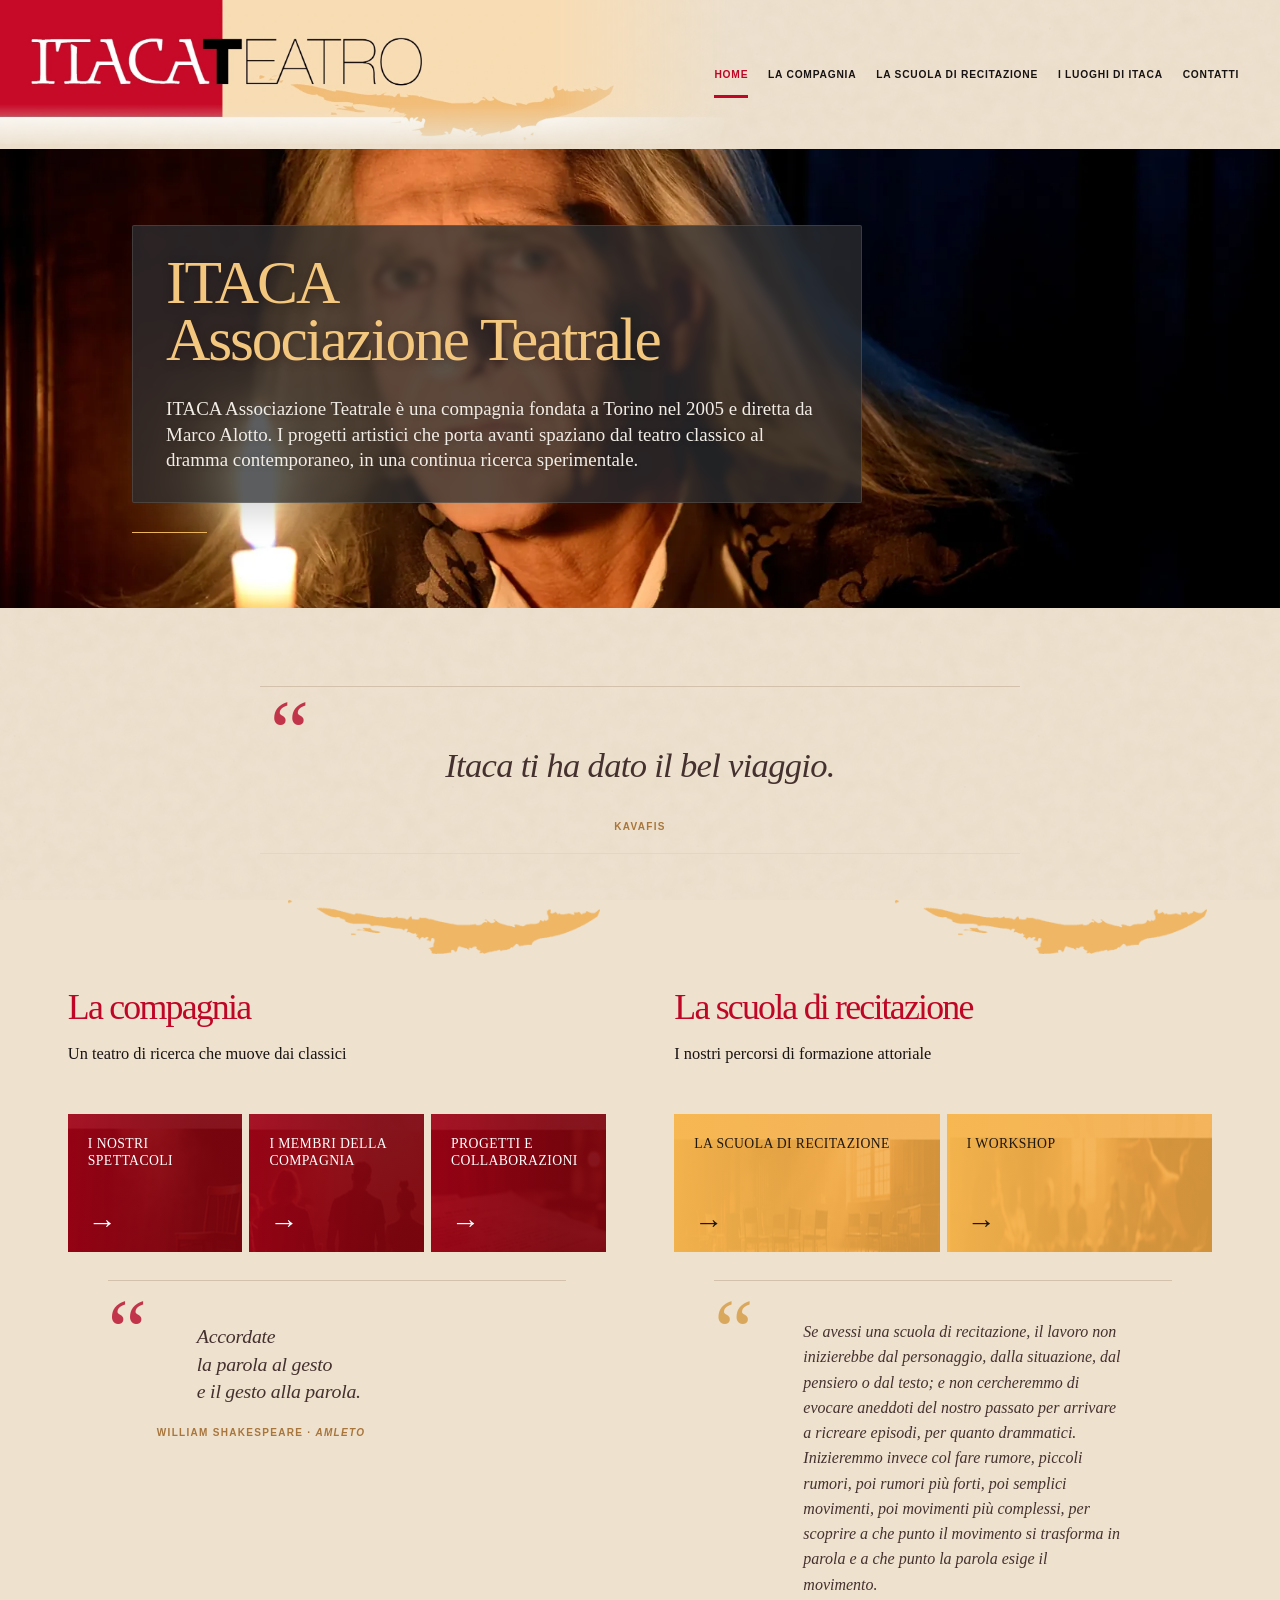
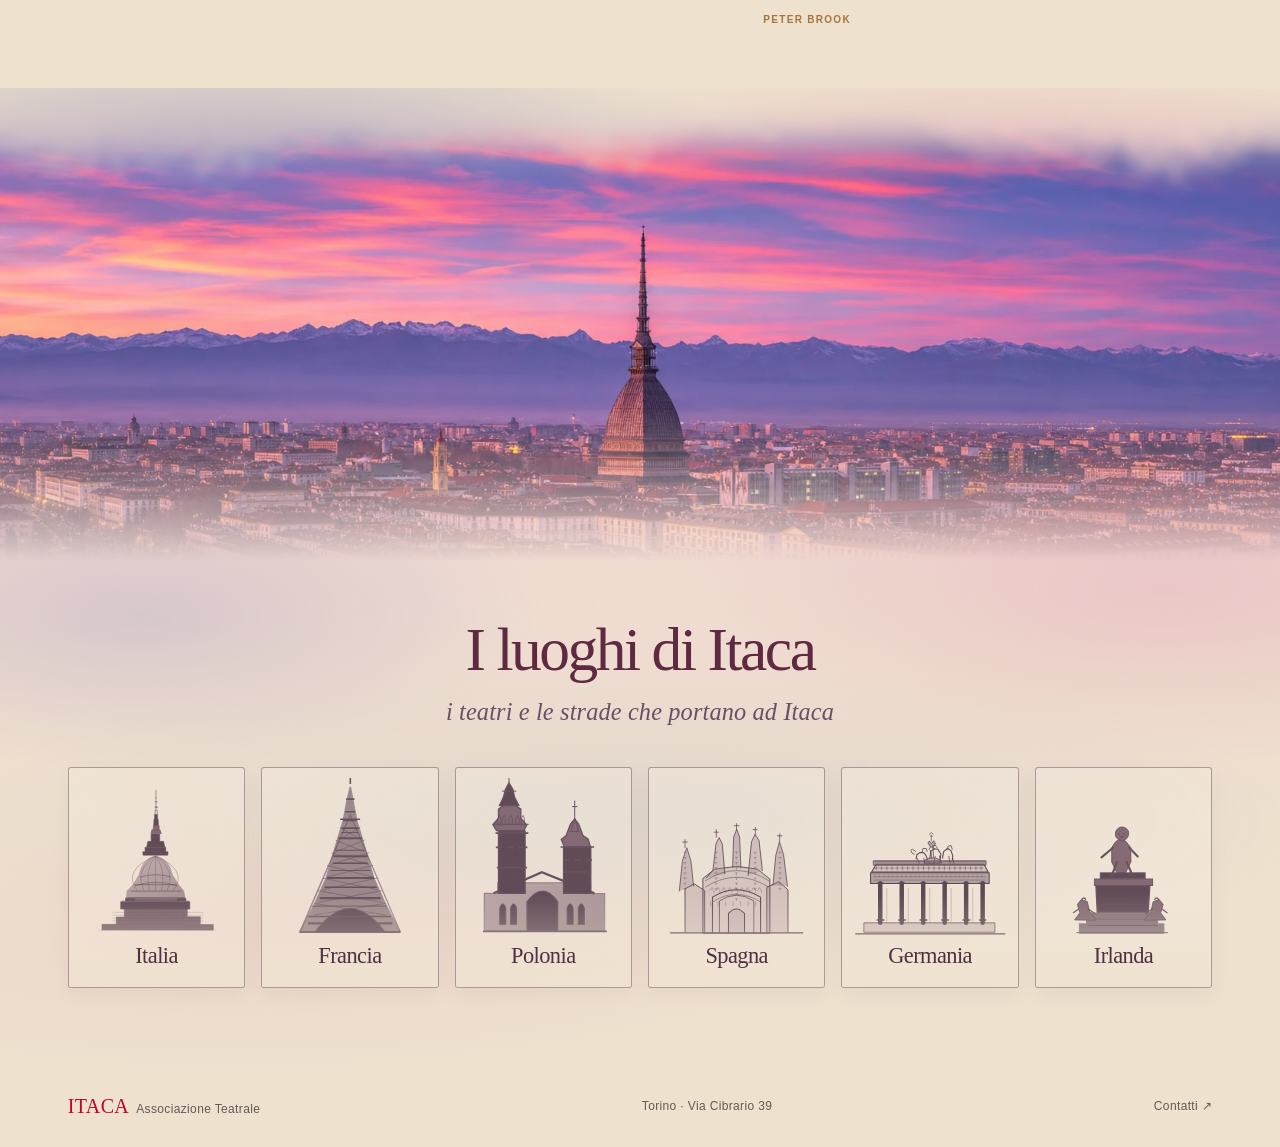
==== index.html @ df58a1ba "Usa panorama Torino ad acquerello con mole integra e aggiorna lo stile delle incisioni" ====
<!doctype html>
<html lang="it">
<head>
  <meta charset="utf-8" />
  <meta name="viewport" content="width=device-width, initial-scale=1" />
  <meta name="theme-color" content="#bd0929" />
  <meta name="description" content="ITACA Associazione Teatrale, fondata a Torino e diretta da Marco Alotto: spettacoli, ricerca teatrale, formazione attoriale e progetti culturali." />
  <meta property="og:locale" content="it_IT" />
  <meta property="og:title" content="ITACA Associazione Teatrale | Compagnia e scuola di recitazione a Torino" />
  <meta property="og:description" content="ITACA Associazione Teatrale, fondata a Torino e diretta da Marco Alotto: spettacoli, ricerca teatrale, formazione attoriale e progetti culturali." />
  <title>ITACA Associazione Teatrale | Compagnia e scuola di recitazione a Torino</title>
  <link rel="canonical" href="https://itacateatro.github.io/" />
  <meta property="og:url" content="https://itacateatro.github.io/" />
  <meta property="og:type" content="website" />
  <script type="application/ld+json">{"@context":"https://schema.org","@type":"PerformingGroup","@id":"https://itacateatro.github.io/#compagnia","name":"ITACA Associazione Teatrale","url":"https://itacateatro.github.io/","logo":"https://itacateatro.github.io/assets/logo-itaca-ufficiale.webp","description":"ITACA Associazione Teatrale, fondata a Torino e diretta da Marco Alotto: spettacoli, ricerca teatrale, formazione attoriale e progetti culturali.","address":{"@type":"PostalAddress","streetAddress":"Via Cibrario 39","addressLocality":"Torino","addressCountry":"IT"}}</script>
  <link rel="stylesheet" href="styles.css?v=acquerello-incisioni-20261105" />
  <link rel="icon" type="image/svg+xml" href="assets/favicon.svg" />
</head>
<body data-page="index">
<a href="#contenuto" class="skip-link">Vai al contenuto</a>
<header class="site-header">
  <a class="brand" href="index.html" aria-label="ITACA Teatro, torna alla Home"><img src="assets/logo-itaca-ufficiale.webp" alt="ITACA TEATRO – logo ufficiale" /></a>
  <button class="mobile-menu-btn" type="button" aria-label="Apri il menu" aria-expanded="false" aria-controls="main-nav"><span></span><span></span><span></span></button>
  <nav class="main-nav" id="main-nav" aria-label="Navigazione principale">
    <a class="main-link active" aria-current="page" href="index.html">Home</a>
    <div class="nav-group">
      <a class="main-link "  href="compagnia.html">La compagnia</a>
      <button type="button" class="submenu-toggle" aria-label="Mostra le pagine della Compagnia" aria-expanded="false">⌄</button>
      <div class="submenu"><a href="spettacoli.html">I nostri spettacoli</a><a href="membri.html">I membri della compagnia</a><a href="progetti.html">Progetti e collaborazioni</a></div>
    </div>
    <div class="nav-group">
      <a class="main-link "  href="scuola.html">La scuola di recitazione</a>
      <button type="button" class="submenu-toggle" aria-label="Mostra le pagine della Scuola" aria-expanded="false">⌄</button>
      <div class="submenu"><a href="formazione.html">La scuola di recitazione</a><a href="workshop.html">I workshop</a></div>
    </div>
    <a class="main-link " href="luoghi.html">I luoghi di Itaca</a>
    <a class="main-link "  href="contatti.html">Contatti</a>
  </nav>
</header>
<main id="contenuto"><section class="hero-home" aria-labelledby="hero-title"><div class="hero-media" aria-hidden="true">
  <img class="hero-slide is-active" src="assets/itaca-slider-01.webp" alt="" decoding="async" loading="eager" fetchpriority="high" style="--focus-desktop:52% 40%;--focus-landscape:53% 41%;--focus-portrait:53% 42%" />
  <img class="hero-slide" src="assets/itaca-slider-02.webp" alt="" decoding="async" loading="eager" style="--focus-desktop:50% 39%;--focus-landscape:50% 37%;--focus-portrait:57% 35%" />
  <img class="hero-slide" src="assets/itaca-slider-03.webp" alt="" decoding="async" loading="eager" style="--focus-desktop:50% 38%;--focus-landscape:50% 36%;--focus-portrait:55% 38%" />
  <img class="hero-slide" src="assets/itaca-slider-04.webp" alt="" decoding="async" loading="eager" style="--focus-desktop:57% 40%;--focus-landscape:57% 38%;--focus-portrait:57% 37%" />
  <img class="hero-slide" src="assets/itaca-slider-05.webp" alt="" decoding="async" loading="eager" style="--focus-desktop:50% 48%;--focus-landscape:50% 48%;--focus-portrait:50% 50%" />
  <img class="hero-slide" src="assets/itaca-slider-06.webp" alt="" decoding="async" loading="eager" style="--focus-desktop:51% 42%;--focus-landscape:51% 40%;--focus-portrait:54% 42%" />
  <img class="hero-slide" src="assets/itaca-slider-07.webp" alt="" decoding="async" loading="eager" style="--focus-desktop:51% 42%;--focus-landscape:51% 40%;--focus-portrait:51% 42%" />
</div><div class="hero-content"><div class="hero-copy-panel"><h1 id="hero-title">ITACA<br>Associazione Teatrale</h1><p>ITACA Associazione Teatrale è una compagnia fondata a Torino nel 2005 e diretta da Marco Alotto. I progetti artistici che porta avanti spaziano dal teatro classico al dramma contemporaneo, in una continua ricerca sperimentale.</p></div><span class="little-line" aria-hidden="true"></span></div></section>
<section class="landing-sections" aria-label="Esplora ITACA"><div class="landing-inner">
  <figure class="landing-quote landing-quote-kavafis"><blockquote><span class="kavafis-line">Itaca ti ha dato</span> <span class="kavafis-line">il bel viaggio.</span></blockquote><figcaption>Kavafis</figcaption></figure>
  <section class="landing-column landing-company" aria-labelledby="company-home-heading"><img src="assets/sagoma-itaca.png" class="decor-island" alt="" aria-hidden="true"/><h2 id="company-home-heading">La compagnia</h2><p class="landing-desc">Un teatro di ricerca che muove dai classici</p><div class="tile-grid three"><a class="tile red" href="spettacoli.html"><img src="assets/spettacoli.webp" alt="" loading="lazy" /><span class="tile-label">I nostri spettacoli</span><span class="tile-arrow" aria-hidden="true">→</span></a><a class="tile red" href="membri.html"><img src="assets/membri.webp" alt="" loading="lazy" /><span class="tile-label">I membri della compagnia</span><span class="tile-arrow" aria-hidden="true">→</span></a><a class="tile red" href="progetti.html"><img src="assets/progetti.webp" alt="" loading="lazy" /><span class="tile-label">Progetti e collaborazioni</span><span class="tile-arrow" aria-hidden="true">→</span></a></div><figure class="landing-quote landing-quote-company"><blockquote><span class="hamlet-line">Accordate</span><span class="hamlet-line">la parola al gesto</span><span class="hamlet-line">e il gesto alla parola.</span></blockquote><figcaption>William Shakespeare · <cite>Amleto</cite></figcaption></figure></section>
  <section class="landing-column landing-school" aria-labelledby="school-home-heading"><img src="assets/sagoma-itaca.png" class="decor-island" alt="" aria-hidden="true"/><h2 id="school-home-heading">La scuola di recitazione</h2><p class="landing-desc">I nostri percorsi di formazione attoriale</p><div class="tile-grid two"><a class="tile yellow" href="formazione.html"><img src="assets/scuola.webp" alt="" loading="lazy" /><span class="tile-label">La scuola di recitazione</span><span class="tile-arrow" aria-hidden="true">→</span></a><a class="tile yellow" href="workshop.html"><img src="assets/workshop.webp" alt="" loading="lazy" /><span class="tile-label">I workshop</span><span class="tile-arrow" aria-hidden="true">→</span></a></div><figure class="landing-quote landing-quote-school"><blockquote>Se avessi una scuola di recitazione, il lavoro non inizierebbe dal personaggio, dalla situazione, dal pensiero o dal testo; e non cercheremmo di evocare aneddoti del nostro passato per arrivare a ricreare episodi, per quanto drammatici. Inizieremmo invece col fare rumore, piccoli rumori, poi rumori più forti, poi semplici movimenti, poi movimenti più complessi, per scoprire a che punto il movimento si trasforma in parola e a che punto la parola esige il movimento.</blockquote><figcaption>Peter Brook</figcaption></figure></section>

</div></section>
<section class="places-twilight" aria-labelledby="places-twilight-title">
  <div class="places-skyline-stage" aria-hidden="true">
    <picture class="places-panorama-frame">
      <img class="places-panorama" src="assets/itaca-torino-acquerello-20261105.webp" alt="" width="1672" height="1120" loading="lazy" decoding="async" />
    </picture>
  </div>
  <div class="places-twilight-inner">
    <h2 id="places-twilight-title">I luoghi di Itaca</h2>
    <p>i teatri e le strade che portano ad Itaca</p>
    <nav class="places-twilight-countries" aria-label="Esplora i luoghi di Itaca">
      <a class="places-twilight-card places-twilight-italia" href="luoghi.html#italia"><span class="places-twilight-card-name">Italia</span></a>
      <a class="places-twilight-card places-twilight-francia" href="luoghi.html#francia"><span class="places-twilight-card-name">Francia</span></a>
      <a class="places-twilight-card places-twilight-polonia" href="luoghi.html#polonia"><span class="places-twilight-card-name">Polonia</span></a>
      <a class="places-twilight-card places-twilight-spagna" href="luoghi.html#spagna"><span class="places-twilight-card-name">Spagna</span></a>
      <a class="places-twilight-card places-twilight-germania" href="luoghi.html#germania"><span class="places-twilight-card-name">Germania</span></a>
      <a class="places-twilight-card places-twilight-irlanda" href="luoghi.html#irlanda"><span class="places-twilight-card-name">Irlanda</span></a>
    </nav>
  </div>
</section></main>
<footer class="site-footer"><div class="footer-inner"><div><span class="footer-brand">ITACA</span> <span>Associazione Teatrale</span></div><div>Torino · Via Cibrario 39</div><a href="contatti.html">Contatti <span aria-hidden="true">↗</span></a></div></footer>
<script src="site.js?v=itaca-gallery-20261102" defer></script>
</body></html>
---- styles.css ----
@charset "UTF-8";
:root{--red:#bf0626;--red-dark:#78060f;--ink:#191312;--muted:#5e5550;--yellow:#f4ae4f;--cream:#fbf8f3;--hairline:#e7dfd7;--serif:"Baskerville","Palatino Linotype","Book Antiqua",Georgia,serif;--sans:"Helvetica Neue",Helvetica,Arial,sans-serif}
*,*::before,*::after{box-sizing:border-box}html{scroll-behavior:smooth}body{margin:0;color:var(--ink);background:var(--cream);font-family:var(--sans);font-size:16px;-webkit-font-smoothing:antialiased}a{color:inherit;text-decoration:none}button{font:inherit;cursor:pointer}h1,h2,h3,p{margin:0}img{max-width:100%;display:block}body,html{max-width:100%;overflow-x:clip}::selection{background:#dcb07a;color:#191312}:focus-visible{outline:3px solid var(--yellow);outline-offset:4px}.skip-link{position:absolute;left:12px;top:-100px;background:white;padding:14px;z-index:999}.skip-link:focus{top:12px}
.site-header{height:clamp(144px,11.65vw,174px);display:flex;align-items:center;justify-content:flex-end;background:white;position:relative;z-index:10}.brand{position:absolute;left:0;top:0;width:min(57vw,876px);height:clamp(144px,11.65vw,174px);overflow:hidden;isolation:isolate}.brand img{position:absolute;left:0;top:0;width:100%;height:auto;max-width:none;mask-image:linear-gradient(to right,#000 0%,#000 83%,transparent 100%)}.main-nav{display:flex;align-items:center;gap:39px;margin-right:max(5vw,70px);position:relative;z-index:2}.main-link{display:block;white-space:nowrap;color:#171313;font-size:12px;text-transform:uppercase;font-weight:600;letter-spacing:.14em;padding:18px 0;position:relative}.main-link:hover,.main-link.active{color:var(--red)}.main-link.active::after{content:"";position:absolute;width:100%;height:3px;left:0;bottom:0;background:var(--red)}.nav-group{position:relative;display:flex;align-items:center}.submenu-toggle{position:absolute;left:calc(100% + 1px);padding:7px 3px;border:0;background:none;color:#847976;font-size:14px;opacity:.0;transition:opacity .15s}.nav-group:hover .submenu-toggle,.nav-group:focus-within .submenu-toggle{opacity:1}.submenu{position:absolute;left:-20px;top:100%;min-width:270px;padding:10px;background:#fff;box-shadow:0 16px 36px #2f11112b;border-top:2px solid var(--red);display:none}.nav-group:hover>.submenu,.nav-group:focus-within>.submenu,.nav-group.submenu-open>.submenu{display:block}.submenu a{display:block;padding:13px 12px;font-size:13px;border-bottom:1px solid #eee9e2}.submenu a:last-child{border-bottom:none}.submenu a:hover{background:#fff6eb;color:var(--red)}.mobile-menu-btn{display:none}
.hero-home{min-height:459px;position:relative;isolation:isolate;overflow:hidden;background:#170b0c url('assets/teatro-home-ros-guild.webp') center center /cover no-repeat;color:#fff}.hero-scrim{position:absolute;inset:0;background:linear-gradient(90deg,rgba(16,4,7,.16) 0%,rgba(16,4,7,.1) 48%,transparent 90%);z-index:-1}.hero-content{position:relative;z-index:1;margin-left:clamp(36px,10.3vw,185px);padding:76px 0 32px;width:min(730px,75%)}.hero-home h1{font:400 clamp(42px,4.8vw,78px)/.94 var(--serif);letter-spacing:-.035em}.hero-home p{font:400 clamp(16px,1.48vw,22px)/1.35 var(--serif);margin-top:30px;max-width:670px;color:#f7f5ef}.little-line{width:75px;height:1px;background:#fff;opacity:.8;display:block;margin-top:29px}.outline-button{display:inline-flex;align-items:center;gap:34px;border:1px solid white;color:white;padding:14px 23px;min-height:46px;font-size:12px;line-height:1;text-transform:uppercase;letter-spacing:.15em;margin-top:27px;transition:.2s}.outline-button span{font-size:23px;font-weight:200;line-height:.65}.outline-button:hover{background:white;color:#1c090b}
.landing-sections{background:#fcfaf6;min-height:420px}.landing-inner{max-width:1510px;margin:auto;padding:78px clamp(28px,5.3vw,90px) 102px;display:grid;grid-template-columns:repeat(2,minmax(0,1fr));column-gap:6%;align-items:start}.landing-column{position:relative;min-width:0}.landing-column h2{font:400 clamp(38px,4.65vw,73px)/.98 var(--serif);letter-spacing:-.05em;color:var(--red);white-space:nowrap;position:relative;z-index:1}.landing-company .decor-island{position:absolute;left:49%;top:-37px;width:58%;max-width:450px;opacity:.97;pointer-events:none;z-index:0}.landing-desc{font:400 clamp(14px,1.28vw,19px)/1.39 var(--serif);margin-top:16px;min-height:52px;position:relative;z-index:1}.tile-grid{display:grid;gap:7px;margin-top:15px}.tile-grid.three{grid-template-columns:repeat(3,minmax(0,1fr))}.tile-grid.two{grid-template-columns:repeat(2,minmax(0,1fr))}.tile{position:relative;display:flex;flex-direction:column;justify-content:space-between;min-height:138px;overflow:hidden;background:#850613;color:#fff;padding:22px 20px 18px;isolation:isolate;transition:transform .2s,filter .2s}.tile:hover{transform:translateY(-4px);filter:brightness(1.08)}.tile img{position:absolute;inset:0;width:100%;height:100%;object-fit:cover;opacity:.46;z-index:-2}.tile::before{content:"";position:absolute;inset:0;background:linear-gradient(93deg,#a20216d9,#7c040edb 75%);z-index:-1}.tile.yellow{color:#1f1811;background:#f3ad48}.tile.yellow img{opacity:.42}.tile.yellow::before{background:linear-gradient(93deg,#f7b64ef4,#f2a944aa 75%)}.tile-label{text-transform:uppercase;font:400 clamp(11px,1.07vw,16px)/1.22 var(--serif);letter-spacing:.03em;max-width:100%}.tile-arrow{font:200 29px/.8 var(--sans);align-self:flex-start}
.site-footer{border-top:1px solid #eae4dc;background:#fffdfb}.footer-inner{max-width:1500px;margin:auto;display:flex;gap:28px;align-items:center;justify-content:space-between;padding:29px max(5.3vw,28px);color:#635957;font-size:12px;letter-spacing:.03em}.footer-brand{color:var(--red);font-family:var(--serif);font-size:20px;margin-right:4px}.site-footer a:hover{color:var(--red)}
.page-heading{min-height:355px;background:linear-gradient(120deg,#fbf6ee,#fffaf5);position:relative;overflow:hidden;padding:75px 0 80px}.page-heading:after{content:"";position:absolute;right:0;bottom:-25px;width:min(65vw,800px);height:160px;background:url('assets/sagoma-itaca.png') center center/contain no-repeat;opacity:.14}.page-container{max-width:1250px;padding:0 40px;margin:auto}.eyebrow{font:700 11px/1.4 var(--sans);letter-spacing:.22em;text-transform:uppercase;color:#ae6d24}.page-heading h1{color:var(--red);font:400 clamp(55px,6.9vw,101px)/.98 var(--serif);letter-spacing:-.045em;margin-top:23px;max-width:1100px;position:relative;z-index:1}.page-intro{max-width:780px;font:400 clamp(19px,2vw,26px)/1.45 var(--serif);color:#4e4138;margin-top:22px;position:relative;z-index:1}.page-content{background:#fffdfb;padding:75px 0 105px;min-height:310px}.feature-grid{display:grid;grid-template-columns:repeat(3,minmax(0,1fr));gap:24px}.feature-card{display:block;background:#f9f4ed;transition:transform .2s,box-shadow .2s}.feature-card:hover{transform:translateY(-5px);box-shadow:0 16px 28px #2817171b}.feature-image{height:220px;overflow:hidden}.feature-image img{width:100%;height:100%;object-fit:cover;transition:transform .3s}.feature-card:hover img{transform:scale(1.04)}.feature-copy{padding:25px 25px 30px}.feature-copy h2{font:400 32px/1.1 var(--serif);color:#ad0623}.feature-copy p{font-size:14px;line-height:1.6;color:#66564f;margin-top:12px;min-height:72px}.read-more,.text-cta,.back-link{display:inline-flex;gap:13px;margin-top:22px;color:var(--red);font-size:12px;font-weight:700;letter-spacing:.09em;text-transform:uppercase}.editorial-box{margin-top:60px;padding:54px;background:#fff7eb;position:relative;overflow:hidden}.editorial-box:after{content:"";position:absolute;right:-100px;top:-15px;width:650px;height:125px;background:url('assets/sagoma-itaca.png') center/contain no-repeat;opacity:.20}.editorial-box h2,.detail-text h2,.contact-layout h2{font:400 clamp(36px,4vw,57px)/1.1 var(--serif);color:#b40022;margin-top:16px}.editorial-box p,.detail-text p,.contact-layout p{font:400 18px/1.65 var(--serif);max-width:680px;margin-top:18px}.detail-layout{display:grid;grid-template-columns:1.05fr .95fr;gap:80px;align-items:center;min-height:280px}.detail-visual{height:290px;overflow:hidden}.detail-visual img{height:100%;width:100%;object-fit:cover}.draft-note{display:inline-block;background:#fbf3e7;color:#75553d;padding:11px 14px;margin-top:25px;font-size:12px;letter-spacing:.025em}.back-link{margin-top:60px}.contact-layout{display:grid;grid-template-columns:1fr 1fr;gap:100px}.contact-layout address{font:normal 400 30px/1.35 var(--serif);margin-top:32px}.contact-help{color:#655b54;font-size:16px!important}.outline-dark{display:inline-flex;gap:20px;border:1px solid var(--red);padding:14px 18px;font-size:13px;margin-top:27px}.outline-dark:hover{background:var(--red);color:white}.location-panel{background:linear-gradient(135deg,#8f0c22,#bf1936);min-height:330px;padding:50px;color:white;display:flex;flex-direction:column;justify-content:center}.location-panel span{font:30px var(--serif)}.location-panel strong{font:400 72px/.99 var(--serif);margin-top:22px}.location-panel p{font:20px var(--serif);margin-top:12px}
@media(min-width:1600px){.hero-home{min-height:500px}.hero-content{padding-top:88px}.landing-inner{padding-top:88px}}
@media(max-width:1260px){.main-nav{gap:24px;margin-right:34px}.main-link{font-size:10px;letter-spacing:.11em}.brand{width:59vw}.landing-inner{column-gap:5.3%}.landing-column h2{font-size:clamp(37px,4.4vw,58px)}.tile{padding:16px 13px;min-height:130px}}
@media(max-width:900px){.site-header{height:110px}.brand{height:110px;width:min(75vw,550px)}.mobile-menu-btn{display:flex;position:relative;z-index:6;flex-direction:column;gap:5px;justify-content:center;align-items:center;width:46px;height:44px;background:white;border:1px solid #cbbdb6;margin-right:25px}.mobile-menu-btn span{display:block;background:#211515;height:2px;width:21px;transition:transform .2s,opacity .2s}.mobile-menu-btn[aria-expanded="true"] span:nth-child(1){transform:translateY(7px) rotate(45deg)}.mobile-menu-btn[aria-expanded="true"] span:nth-child(2){opacity:0}.mobile-menu-btn[aria-expanded="true"] span:nth-child(3){transform:translateY(-7px) rotate(-45deg)}.main-nav{display:none;position:absolute;right:0;top:100%;left:0;background:white;z-index:5;margin:0;padding:12px 28px 23px;box-shadow:0 15px 20px #3f22221e;flex-direction:column;align-items:stretch;gap:0}.main-nav.open{display:flex}.main-link{font-size:14px;padding:16px 0;letter-spacing:.09em;border-bottom:1px solid #f0e8e2}.main-link.active:after{width:40px;bottom:0;height:2px}.nav-group{display:block}.nav-group>.main-link{padding-right:45px}.submenu-toggle{opacity:1;top:6px;left:auto;right:0;font-size:22px;padding:6px 12px;z-index:2}.submenu{position:static;box-shadow:none;border:0;border-left:2px solid #dfc5a5;background:#fff9f1;margin:5px 0 10px;padding:6px 10px;display:none}.nav-group:hover>.submenu,.nav-group:focus-within>.submenu{display:none}.main-nav .nav-group:not(.submenu-open)>.submenu{display:none!important}.main-nav .nav-group.submenu-open>.submenu{display:block!important}.hero-home{min-height:445px;background-position:60% center}.hero-content{margin-left:7vw;width:min(85%,610px);padding:84px 0 55px}.hero-home h1{font-size:clamp(42px,7.5vw,66px)}.hero-home p{font-size:19px}.landing-inner{grid-template-columns:1fr;gap:58px;padding:58px 7vw 78px}.landing-column h2{font-size:clamp(40px,7vw,70px)}.landing-company .decor-island{left:44%;top:-25px;width:50%}.tile{min-height:155px;padding:20px}.tile-label{font-size:15px}.landing-desc{font-size:18px;min-height:0}.page-heading{padding:70px 0}.feature-grid{grid-template-columns:repeat(2,1fr)}.detail-layout{gap:32px}.contact-layout{gap:30px}}
@media(max-width:600px){.site-header{height:88px}.brand{height:88px;width:min(78vw,405px)}.mobile-menu-btn{margin-right:16px}.hero-home{min-height:510px;background-position:65% center}.hero-home:before{content:"";position:absolute;inset:0;background:linear-gradient(90deg,#140709bb 0%,#18080ca6 58%,#1a0c0733)}.hero-content{margin-left:7%;padding:99px 0 50px;width:88%}.hero-home h1{font-size:clamp(42px,10vw,58px);line-height:.99}.hero-home p{font:400 18px/1.48 var(--serif);max-width:350px;margin-top:25px}.desktop-only{display:none}.little-line{margin-top:28px}.outline-button{margin-top:25px}.landing-inner{padding:58px 6% 75px;gap:65px}.landing-column h2{font-size:clamp(42px,9.5vw,60px);white-space:normal;line-height:1.07}.landing-company .decor-island{left:40%;top:-25px;width:60%;opacity:.7}.landing-desc{font-size:18px;line-height:1.45;margin-top:14px}.tile-grid.three,.tile-grid.two{grid-template-columns:1fr 1fr;gap:10px}.tile-grid.three .tile:first-child{grid-column:1/-1;min-height:174px}.tile-grid.three .tile:last-child{grid-column:auto}.tile{min-height:136px;padding:17px}.tile-label{font-size:13px}.tile-arrow{font-size:28px}.site-footer .footer-inner{padding:26px 6%;flex-wrap:wrap;justify-content:flex-start;gap:10px 20px}.page-container{padding:0 6%}.page-heading{min-height:300px;padding:65px 0 65px}.page-heading h1{font-size:clamp(52px,11vw,72px)}.page-intro{font-size:21px}.page-content{padding:45px 0 80px}.feature-grid{grid-template-columns:1fr;gap:18px}.feature-image{height:180px}.feature-copy{padding:22px}.feature-copy p{min-height:0}.editorial-box{padding:35px 24px;margin-top:40px}.detail-layout{grid-template-columns:1fr;gap:30px}.detail-visual{height:225px}.contact-layout{grid-template-columns:1fr;gap:40px}.location-panel{min-height:250px;padding:35px}}
@media(prefers-reduced-motion:reduce){html{scroll-behavior:auto}*,*:before,*:after{transition:none!important;animation:none!important}}

/* Fit the longer home-section heading in the desktop school column. */
@media(min-width:901px){.landing-column h2{font-size:clamp(30px,2.8vw,51px);line-height:1.08;min-height:1.08em}.landing-column .landing-desc{min-height:56px}}


/* Schede dei membri: componenti riutilizzabili per attori, tecnici e collaboratori. */
.members-intro{margin:0 0 38px}
.members-intro h2{font:400 clamp(34px,4vw,53px)/1.08 var(--serif);letter-spacing:-.035em;color:var(--red);margin-top:13px}
.members-intro>p{max-width:760px;font:400 19px/1.55 var(--serif);color:#685b52;margin-top:14px}
.members-grid{display:grid;grid-template-columns:repeat(auto-fit,minmax(min(100%,520px),1fr));gap:28px}
.member-card{display:grid;grid-template-columns:minmax(215px,.73fr) minmax(0,1.27fr);background:#fff;box-shadow:0 19px 48px rgba(52,22,20,.10);border:1px solid #ece5db;overflow:hidden;min-width:0}
.member-art{position:relative;min-height:390px;background:linear-gradient(155deg,#8c051d 0%,#b20b2c 55%,#540412 100%);overflow:hidden;display:flex;flex-direction:column;justify-content:space-between;padding:28px 26px;color:#fff9ed;isolation:isolate}
.member-art:before{content:"";position:absolute;width:190px;height:190px;left:-80px;bottom:-86px;border:1px solid rgba(245,185,102,.38);border-radius:50%;z-index:0}
.member-art:after{content:"";position:absolute;inset:0;border:13px solid rgba(255,255,255,.04);pointer-events:none}
.member-art-island{position:absolute;width:115%;max-width:none;left:-12%;top:16%;transform:rotate(-8deg);opacity:.23;filter:sepia(1) saturate(1.3);pointer-events:none;z-index:0}
.member-art-label,.member-art-caption{font:600 10px/1.3 var(--sans);text-transform:uppercase;letter-spacing:.19em;position:relative;z-index:1}
.member-art-label span{color:#eabb73}
.member-art-caption{color:#f8d2a6}
.member-monogram{position:relative;z-index:1;align-self:center;font:400 clamp(83px,12vw,137px)/1 var(--serif);letter-spacing:-.1em;color:#fffaf3;margin-left:-.13em;text-shadow:0 8px 35px #28071370}
.member-monogram span{color:#e7ac61}
.member-info{padding:clamp(29px,4vw,59px) clamp(26px,4vw,59px) 34px;display:flex;flex-direction:column;justify-content:center}
.member-tag{font:700 11px/1.3 var(--sans);text-transform:uppercase;letter-spacing:.18em;color:#b47732}
.member-info h3{font:400 clamp(39px,4.25vw,67px)/.99 var(--serif);letter-spacing:-.05em;color:#970820;margin-top:12px}
.member-role{font:500 19px/1.3 var(--serif);color:#3f312d;margin-top:11px}
.member-rule{width:64px;height:2px;background:#c99655;margin:23px 0 17px}
.member-bio{font:400 16px/1.58 var(--serif);color:#433834}
.member-bio-secondary{margin-top:13px;color:#685b55}
.member-disciplines{font:600 10px/1.75 var(--sans);letter-spacing:.07em;color:#7a6661;margin-top:20px}
.member-disciplines span{color:#b98a4e;margin:0 3px}
.member-actions{display:flex;align-items:stretch;flex-wrap:wrap;gap:11px;margin-top:28px}
.member-cv-link,.member-download{min-height:51px;display:inline-flex;align-items:center;justify-content:center;gap:13px;font:700 12px/1.3 var(--sans);text-decoration:none;transition:background .2s,color .2s,transform .2s}
.member-cv-link{padding:12px 19px;background:#a40825;color:white}
.member-cv-link>span:first-child{font-weight:400;color:#f2c8cf;font-size:11px}
.member-cv-link:hover{background:#720418;transform:translateY(-2px)}
.member-download{padding:11px 16px;border:1px solid #c4b8ad;color:#7b0b21}
.member-download:hover{background:#fff4e8;border-color:#9a152a}
.members-footnote{margin-top:26px;color:#80756b;font:italic 16px/1.4 var(--serif)}
@media(max-width:760px){.member-card{grid-template-columns:1fr}.member-art{min-height:235px;padding:22px}.member-monogram{font-size:94px}.member-info{padding:35px 25px 38px}.member-info h3{font-size:47px}.members-intro>p{font-size:17px}.members-grid{grid-template-columns:1fr}}
@media(max-width:420px){.member-actions{flex-direction:column}.member-cv-link,.member-download{width:100%}.member-monogram{font-size:81px}.member-info h3{font-size:42px}}


/* Team profiles: reusable member-card system and four editorial groups */
.members-page{padding-top:51px}
.team-section{margin:0 0 74px}
.team-section-head{display:flex;align-items:baseline;gap:17px;margin-bottom:27px;position:relative}
.team-section-index{font:600 12px/1.2 var(--sans);letter-spacing:.16em;color:#ad844e}
.team-section-head h2{font:400 clamp(34px,4vw,55px)/1.05 var(--serif);letter-spacing:-.04em;color:#ac0728;white-space:nowrap}
.team-section-rule{height:1px;background:linear-gradient(90deg,#d4b98c,#e7ded4);align-self:center;flex:1;margin-left:14px}
.team-members-grid{display:grid;grid-template-columns:repeat(3,minmax(0,1fr));gap:22px}
.team-card{display:flex;flex-direction:column;background:#fff;border:1px solid #e9e1d7;box-shadow:0 12px 30px rgba(52,22,20,.075);min-width:0;overflow:hidden;transition:transform .2s,box-shadow .2s}
.team-card:hover{transform:translateY(-4px);box-shadow:0 21px 34px rgba(52,22,20,.115)}
.team-card-art{min-height:142px;background:linear-gradient(125deg,#600817 0%,#a70c2a 58%,#c54a34 100%);position:relative;display:flex;align-items:center;justify-content:center;overflow:hidden;isolation:isolate}
.team-card-art:before{content:"";position:absolute;width:240px;height:190px;border:1px solid rgba(255,255,255,.2);border-radius:50%;transform:rotate(-24deg);left:-75px;top:-81px}
.team-card-art:after{content:"";position:absolute;right:-36px;bottom:-60px;width:155px;height:155px;border:1px solid rgba(255,207,151,.38);border-radius:50%}
.team-card:nth-child(3n+2) .team-card-art{background:linear-gradient(125deg,#751122,#ae2139 58%,#b76e40 100%)}
.team-card:nth-child(3n+3) .team-card-art{background:linear-gradient(125deg,#4f0717,#91142b 60%,#ad3a2a)}
.team-card-mark{font:400 82px/1 var(--serif);letter-spacing:-.07em;color:#fff7ec;position:relative;z-index:1;text-shadow:0 6px 25px rgba(25,0,0,.14)}
.team-card-mark i{font-style:normal;color:#f0b969}
.team-card-brand{position:absolute;right:17px;bottom:12px;color:#f0d8c3;font:700 10px/1 var(--sans);letter-spacing:.17em}
.team-card-body{padding:24px 24px 26px;display:flex;flex-direction:column;flex:1;min-height:138px}
.team-card-body h3{font:400 clamp(26px,2.25vw,37px)/1.07 var(--serif);letter-spacing:-.035em;color:#970b24;overflow-wrap:break-word}
.team-card-role{font:400 17px/1.25 var(--serif);color:#54443a;margin-top:11px}
.team-cv-actions{margin-top:auto;padding-top:22px;display:flex;gap:8px;flex-wrap:wrap}
.team-view-cv,.team-download-cv{display:inline-flex;align-items:center;justify-content:center;gap:9px;min-height:39px;padding:10px 13px;font:700 11px/1.2 var(--sans);transition:background .2s,border-color .2s}
.team-view-cv{background:#a30828;color:#fff}
.team-view-cv:hover{background:#79031c}
.team-download-cv{border:1px solid #c8b9a8;color:#8d0920}
.team-download-cv:hover{background:#fff2e7;border-color:#9b112c}
.member-info .team-cv-actions{margin-top:26px;padding:0;gap:11px}
.member-info .team-view-cv,.member-info .team-download-cv{min-height:48px;padding:13px 18px;font-size:12px}
.members-page .back-link{margin-top:8px}
@media(max-width:900px){.team-members-grid{grid-template-columns:repeat(2,minmax(0,1fr))}}
@media(max-width:600px){.members-page{padding-top:36px}.team-section{margin-bottom:54px}.team-section-head{gap:11px;margin-bottom:20px}.team-section-head h2{font-size:clamp(29px,7.5vw,43px);white-space:normal}.team-section-rule{margin-left:0}.team-members-grid{grid-template-columns:1fr;gap:16px}.team-card-art{min-height:115px}.team-card-mark{font-size:65px}.team-card-body{min-height:auto;padding:20px 23px 24px}.team-card-body h3{font-size:34px}.team-cv-actions{margin-top:0}}


/* Homepage theatrical quotations: aligned tiles, quotations as editorial epigraphs */
.landing-quote{position:relative;border-top:1px solid #d3c1ab;margin-top:28px;padding:22px 8px 0 49px;max-width:100%;color:#44312f}
.landing-quote::before{content:"“";position:absolute;left:0;top:10px;color:#b70a2a;font:400 88px/.9 var(--serif);opacity:.8}
.landing-quote blockquote{font:italic 400 clamp(19px,1.55vw,24px)/1.4 var(--serif);letter-spacing:-.012em}
.landing-quote figcaption{font:600 10px/1.4 var(--sans);letter-spacing:.13em;text-transform:uppercase;color:#a8753b;margin-top:15px}
.landing-quote figcaption cite{font-style:italic}
.landing-quote-school::before{color:#d59b41}
.landing-quote-school blockquote{font:italic 400 clamp(16px,1.19vw,19px)/1.58 var(--serif);letter-spacing:0}
@media(max-width:900px){.landing-quote{margin-top:24px;max-width:700px}.landing-quote-school blockquote{font-size:18px}}
@media(max-width:600px){.landing-quote{padding-left:38px}.landing-quote::before{font-size:70px}.landing-quote-school blockquote{font-size:16.5px;line-height:1.58}}


/* Kavafis epigraph: first element of Home, before the two balanced columns. */
.landing-quote-kavafis{grid-column:1/-1;justify-self:center;width:min(100%,760px);max-width:none;margin:0;padding:22px 34px 19px;text-align:center;border-top:1px solid #d3c1ab;border-bottom:1px solid #e3d6c4}
.landing-quote-kavafis::before{top:5px;left:10px}
.landing-quote-kavafis blockquote{font-size:clamp(25px,2.7vw,40px);line-height:1.22;letter-spacing:-.02em}
.landing-quote-kavafis figcaption{margin-top:14px}
@media(min-width:901px){.landing-inner{row-gap:38px}}
@media(max-width:900px){.landing-quote-kavafis{max-width:650px}}
@media(max-width:600px){.landing-quote-kavafis{padding:22px 27px 18px}.landing-quote-kavafis blockquote{font-size:clamp(24px,6vw,33px)}.landing-quote-kavafis::before{left:1px}}


/* ITACA silhouettes: identical lightness, above the headings, with space reserved on wide screens. */
.landing-column > .decor-island{
  display:block;
  position:absolute;
  top:8px;
  left:41%;
  width:58%;
  height:auto;
  max-width:450px;
  opacity:.7;
  pointer-events:none;
  z-index:0;
}
@media(min-width:901px){
  .landing-column{padding-top:96px}
}
@media(min-width:601px) and (max-width:900px){
  .landing-column{padding-top:100px}
  .landing-column > .decor-island{top:6px;left:39%;width:53%}
}
@media(max-width:600px){
  .landing-column{padding-top:0}
  .landing-column > .decor-island{top:-47px;left:40%;width:60%;max-width:450px;opacity:.7}
}
@media(orientation:landscape) and (max-height:600px) and (max-width:1200px){
  .landing-column{padding-top:90px}
  .landing-column > .decor-island{top:6px;left:39%;width:min(53%,380px);max-width:380px;opacity:.7}
}

/* Typeset Shakespeare as three deliberate verse lines at every viewport size. */
.landing-quote-company .hamlet-line{display:block}


/* Kavafis: one unbroken line on wide and landscape screens, two on portrait phones. */
.landing-quote-kavafis blockquote{white-space:nowrap}
@media(max-width:600px) and (orientation:portrait){
  .landing-quote-kavafis .kavafis-line{display:block}
  .landing-quote-kavafis blockquote{white-space:normal}
}



/* ITACA home: the seven production photographs are the only hero backdrop.
   No coloured curtain, gradients or masking layers cover the original images. */
.hero-home{
  background:none;
}
.hero-home::before,
.hero-home::after,
.hero-home .hero-scrim{
  display:none;
  content:none;
}
.hero-home .hero-media{
  position:absolute;
  inset:0;
  width:100%;
  height:100%;
  overflow:hidden;
  z-index:0;
  pointer-events:none;
  -webkit-mask-image:none;
  mask-image:none;
}
.hero-home .hero-slide{
  position:absolute;
  inset:0;
  display:block;
  width:100%;
  height:100%;
  max-width:none;
  object-fit:cover;
  object-position:var(--focus-desktop,center);
  opacity:0;
  transition:opacity .75s ease-in-out;
}
.hero-home .hero-slide.is-active{opacity:1}
.hero-home .hero-content{position:relative;z-index:2}
.hero-home h1{color:#f4bd66;text-shadow:0 2px 12px rgba(13,3,10,.3)}
.hero-home p{color:#f3c880;text-shadow:0 2px 9px rgba(13,3,10,.27)}
.hero-home .little-line{background:#f1b85c;opacity:1}
@media (prefers-reduced-motion:reduce){
  .hero-home .hero-slide{transition:none}
}
/* Landscape phones: crop the full-bleed photo to the established mobile band. */
@media (orientation:landscape) and (max-height:600px) and (max-width:1200px){
  .hero-home{min-height:0}
  .hero-home .hero-slide{object-position:var(--focus-landscape,center)}
  .hero-home .hero-content{margin-left:5vw;width:52vw;padding:53px 0 19px}
  .hero-home h1{font-size:clamp(38px,5.4vw,52px);line-height:1}
  .hero-home p{font-size:16px;line-height:1.35;margin-top:20px;max-width:100%}
  .hero-home .little-line{margin-top:18px}
}
/* Portrait phones: full-width photographs, same compact text layout. */
@media (max-width:600px) and (orientation:portrait){
  .hero-home{min-height:0}
  .hero-home .hero-slide{object-position:var(--focus-portrait,center)}
  .hero-home .hero-content{margin-left:6vw;width:59vw;padding:48px 0 16px}
  .hero-home h1{font-size:clamp(32px,8.5vw,41px);line-height:1.06}
  .hero-home p{font-size:15px;line-height:1.39;max-width:100%;margin-top:22px}
  .hero-home .little-line{margin-top:18px}
}

/* ITACA · new editorial subsections — designed for desktop and both phone orientations */
body[data-page="scuola"] .feature-grid{grid-template-columns:repeat(2,minmax(0,1fr))}
.itaca-detail-page{background:linear-gradient(180deg,#fffdfb 0%,#fff9f2 100%)}
.itaca-section-intro,.itaca-archive-heading{max-width:840px;margin:0 0 33px}
.itaca-section-intro h2,.itaca-archive-heading h2{font:400 clamp(37px,4vw,59px)/1.04 var(--serif);letter-spacing:-.042em;color:#a20727;margin-top:14px}
.itaca-section-intro>p,.itaca-archive-heading>p{font:400 18px/1.6 var(--serif);color:#65564e;margin-top:13px}
.itaca-program-grid{display:grid;grid-template-columns:repeat(2,minmax(0,1fr));gap:27px;align-items:stretch}
.itaca-program-card{background:#fff;border:1px solid #e9ded0;box-shadow:0 16px 42px rgba(68,24,29,.08);overflow:hidden;min-width:0}
.itaca-program-visual{height:180px;position:relative;overflow:hidden;isolation:isolate;background:linear-gradient(120deg,#690c22 0%,#b00e2c 56%,#8a1a29 100%)}
.itaca-program-visual:before{content:"";position:absolute;inset:-20%;background:repeating-linear-gradient(105deg,transparent 0%,rgba(255,216,163,.05) 6%,transparent 13%,rgba(20,0,8,.22) 19%);transform:rotate(-8deg)}
.itaca-program-visual:after{content:"";position:absolute;right:-50px;top:-100px;border:1px solid #f4ca9680;border-radius:50%;width:350px;height:350px}
.itaca-modern{background:linear-gradient(122deg,#47091c,#8a122e 52%,#ac6348)}
.itaca-visual-number{position:absolute;top:24px;left:28px;color:#ffdfb3;font:600 12px/1 var(--sans);letter-spacing:.18em;z-index:1}
.itaca-visual-mark{position:absolute;right:28px;bottom:-25px;font:400 clamp(64px,8vw,124px)/1 var(--serif);letter-spacing:-.08em;color:#fff3e63a;z-index:1}
.itaca-program-text{padding:37px 37px 43px;min-height:246px;display:flex;flex-direction:column;align-items:flex-start}
.itaca-program-text h3{font:400 clamp(30px,3vw,43px)/1.13 var(--serif);letter-spacing:-.035em;color:#9f0a27;margin-top:18px;text-wrap:balance}
.itaca-program-subtitle{font:italic 400 clamp(19px,1.65vw,24px)/1.35 var(--serif);color:#4b3b35;margin-top:16px}
.itaca-gold-line{display:block;width:56px;height:2px;background:#cb9a60;margin-top:auto;transform:translateY(24px)}
.itaca-spotlight{display:grid;grid-template-columns:1fr 1.12fr;min-width:0;background:#fff;border:1px solid #e8dfd4;box-shadow:0 18px 46px rgba(68,24,29,.07);overflow:hidden}
.itaca-spotlight-art{position:relative;min-height:340px;isolation:isolate;background:#790b24}
.itaca-spotlight-art img{position:absolute;inset:0;width:100%;height:100%;object-fit:cover;filter:saturate(.7)}
.itaca-spotlight-art:after{content:"";position:absolute;inset:0;background:linear-gradient(128deg,#4e0820bb,#b10b2c51 64%,#2e0619aa)}
.itaca-spotlight-overlay{position:absolute;left:32px;bottom:26px;z-index:1;color:#fff4e1;font:600 12px/1.3 var(--sans);letter-spacing:.18em;text-transform:uppercase}
.itaca-spotlight-overlay span{color:#efbb76}
.itaca-spotlight-body{padding:clamp(32px,4.8vw,74px);min-width:0}
.itaca-spotlight-body h3{font:400 clamp(39px,4.3vw,66px)/1.03 var(--serif);color:#a00727;letter-spacing:-.045em;margin-top:16px;text-wrap:balance}
.itaca-spotlight-body .itaca-gold-line{margin:24px 0 0;transform:none}
.itaca-spotlight-body>p{font:400 19px/1.6 var(--serif);color:#52413a;margin-top:24px}
.itaca-spotlight-body .itaca-future-note{font:italic 16px/1.45 var(--serif);color:#826957;margin-top:18px}
.itaca-additions{font:italic 17px/1.5 var(--serif);color:#85746b;margin-top:31px}
.itaca-shows-page{background:linear-gradient(180deg,#fffdfb,#fff9f3)}
.itaca-shows-current{padding-bottom:68px;border-bottom:1px solid #e6d9cb}
.itaca-shows-grid{display:grid;grid-template-columns:repeat(3,minmax(0,1fr));gap:21px}
.itaca-show-card{background:#fff;min-width:0;border:1px solid #e9ded4;box-shadow:0 12px 32px rgba(69,23,26,.065);overflow:hidden;display:flex;flex-direction:column}
.itaca-show-figure{position:relative;overflow:hidden;height:123px;background:linear-gradient(125deg,#4b0717 0%,#aa0a2c 54%,#ca7952 100%)}
.itaca-show-figure:after{content:"";position:absolute;inset:0;background:repeating-linear-gradient(100deg,#1e06121c 0%,#cb47662b 6%,#1e06122e 12%,transparent 21%)}
.itaca-show-card:nth-child(2) .itaca-show-figure{background:linear-gradient(125deg,#64061d,#9c2441 59%,#bc7548)}
.itaca-show-card:nth-child(3) .itaca-show-figure{background:linear-gradient(125deg,#2d0919,#7e1730 53%,#a14439)}
.itaca-show-number{position:absolute;top:21px;left:23px;z-index:1;color:#f8d4a2;font:700 11px/1 var(--sans);letter-spacing:.22em}
.itaca-show-watermark{position:absolute;right:18px;bottom:-17px;z-index:1;color:#fff9ef42;font:400 88px/1 var(--serif);letter-spacing:-.06em}
.itaca-show-info{padding:27px 27px 30px;display:flex;flex-direction:column;flex:1;min-height:175px}
.itaca-show-info h3{font:400 clamp(27px,2.55vw,38px)/1.13 var(--serif);color:#9a0a23;letter-spacing:-.034em}
.itaca-show-sub{font:italic 16px/1.4 var(--serif);color:#6f5d51;margin-top:12px}
.itaca-show-director{margin-top:auto;padding-top:20px;color:#8d613a;font:600 11px/1.4 var(--sans);letter-spacing:.08em;text-transform:uppercase}
.itaca-shows-archive{padding-top:69px}
.itaca-year-nav{display:flex;flex-wrap:wrap;gap:10px;margin:0 0 37px}
.itaca-year-nav a{padding:11px 18px;border:1px solid #d8c4ad;color:#8b1931;font:700 12px/1.25 var(--sans);letter-spacing:.05em}
.itaca-year-nav a:hover{background:#fff0e5;border-color:#ba8b54}
.itaca-archive-list{border-top:1px solid #d9c5b5}
.itaca-year{display:grid;grid-template-columns:135px minmax(0,1fr);border-bottom:1px solid #e5d9cf;gap:22px;padding:30px 0;scroll-margin-top:20px}
.itaca-year-heading h3{font:400 clamp(39px,4vw,55px)/1 var(--serif);color:#a40b28;letter-spacing:-.05em}
.itaca-year-heading>span{display:block;color:#927967;font:700 10px/1.5 var(--sans);letter-spacing:.12em;text-transform:uppercase;margin-top:8px}
.itaca-year-items{padding:0;margin:0;list-style:none;display:grid;grid-template-columns:repeat(2,minmax(0,1fr));gap:17px 30px}
.itaca-year-items li{border-left:2px solid #d5b88e;padding:2px 0 3px 16px;min-width:0}
.itaca-work-row strong{display:block;font:400 clamp(19px,1.7vw,24px)/1.17 var(--serif);letter-spacing:-.015em;color:#35252a;overflow-wrap:anywhere}
.itaca-work-role{display:block;font:700 10px/1.35 var(--sans);color:#ab173a;letter-spacing:.075em;text-transform:uppercase;margin-top:9px}
.itaca-work-by{font:italic 14px/1.44 var(--serif);color:#746257;margin-top:7px}
.itaca-archive-source{font:italic 15px/1.5 var(--serif);color:#776b64;margin:30px 0 0}
@media(max-width:1000px){
  .itaca-program-grid{gap:18px}
  .itaca-program-text{padding:29px 27px 37px}
  .itaca-program-text h3{font-size:clamp(27px,3.3vw,40px)}
  .itaca-year{grid-template-columns:102px minmax(0,1fr)}
  .itaca-show-info{padding:23px 21px 26px}
}
@media(max-width:700px){
  body[data-page="scuola"] .feature-grid{grid-template-columns:1fr}
  .itaca-program-grid{grid-template-columns:1fr;gap:20px}
  .itaca-program-visual{height:134px}
  .itaca-program-text{min-height:200px}
  .itaca-program-text h3{font-size:clamp(29px,7vw,40px)}
  .itaca-spotlight{grid-template-columns:1fr}
  .itaca-spotlight-art{min-height:205px}
  .itaca-spotlight-body{padding:30px 25px 36px}
  .itaca-spotlight-body h3{font-size:clamp(39px,9.8vw,52px)}
  .itaca-shows-grid{grid-template-columns:1fr;gap:17px}
  .itaca-show-card{flex-direction:row;min-height:165px}
  .itaca-show-figure{width:29%;height:auto;min-height:165px;flex:none}
  .itaca-show-watermark{font-size:48px;bottom:20px;right:-28px;transform:rotate(-90deg)}
  .itaca-show-info{min-height:165px;padding:22px}
  .itaca-show-info h3{font-size:clamp(25px,6vw,35px)}
  .itaca-year{grid-template-columns:1fr;gap:18px;padding:26px 0}
  .itaca-year-heading{display:flex;gap:17px;align-items:baseline}
  .itaca-year-heading>span{margin-top:0}
  .itaca-year-items{grid-template-columns:1fr;gap:17px}
}
@media(orientation:landscape) and (max-height:600px) and (min-width:701px) and (max-width:1200px){
  .itaca-program-visual{height:130px}
  .itaca-program-text{min-height:193px}
  .itaca-spotlight-art{min-height:275px}
  .itaca-spotlight-body{padding:28px}
  .itaca-shows-grid{gap:12px}
  .itaca-show-info{padding:20px 16px}
}


/* ITACA archive: standalone production cards, with the same italic-grey and
   uppercase-gold typographic language as the current-production cards. */
.itaca-year-items{align-items:stretch;gap:15px 19px}
.itaca-year-items li.itaca-archive-card{
  display:flex;
  flex-direction:column;
  min-width:0;
  min-height:160px;
  padding:22px 23px 20px;
  background:linear-gradient(130deg,#fffefc 0%,#fffaf5 100%);
  border:1px solid #ebdfd1;
  border-left:3px solid #d3b084;
  box-shadow:0 9px 23px rgba(67,27,30,.052);
}
.itaca-work-title{
  margin:0;
  font:400 clamp(22px,1.9vw,30px)/1.16 var(--serif);
  letter-spacing:-.022em;
  color:#3d292c;
  overflow-wrap:break-word;
  text-wrap:balance;
}
.itaca-archive-card .itaca-work-by{
  font:italic 400 clamp(16px,1.35vw,19px)/1.4 var(--serif);
  color:#81766f;
  margin:11px 0 0;
}
.itaca-archive-card .itaca-work-by.itaca-author-unlisted{
  color:#9e948c;
}
.itaca-work-director{
  margin-top:auto;
  padding-top:20px;
  color:#ac823f;
  font:700 11px/1.4 var(--sans);
  text-transform:uppercase;
  letter-spacing:.105em;
}
@media (max-width:700px){
  .itaca-year-items li.itaca-archive-card{min-height:143px;padding:19px 19px 18px}
  .itaca-work-title{font-size:clamp(23px,6.4vw,30px)}
  .itaca-archive-card .itaca-work-by{font-size:17px}
}
@media (orientation:landscape) and (max-height:600px) and (min-width:701px) and (max-width:1200px){
  .itaca-year-items{gap:12px}
  .itaca-year-items li.itaca-archive-card{padding:18px 17px;min-height:145px}
  .itaca-work-title{font-size:23px}
}


/* I luoghi di Itaca — fifth navigation item; third editorial Home section. */
@media(min-width:901px){.main-nav{gap:clamp(10px,1.55vw,24px);margin-right:clamp(20px,3.2vw,56px)}.main-link{font-size:clamp(9.5px,.8vw,11.5px);letter-spacing:.075em}}
@media(min-width:901px) and (max-width:1150px){.main-nav{gap:11px;margin-right:23px}.main-link{font-size:9.5px;letter-spacing:.045em}.brand{width:48vw}}
.landing-places{grid-column:1/-1;display:grid;grid-template-columns:minmax(0,1.06fr) minmax(0,.94fr);margin-top:42px;position:relative;isolation:isolate;overflow:hidden;background:linear-gradient(125deg,#75132c,#4b0b1e 65%,#2c0a16);border-top:3px solid #d3a56f;color:#fff7e9;min-width:0}
.landing-places::before{content:"";position:absolute;inset:0;z-index:-1;background:radial-gradient(ellipse 45% 90% at 70% 40%,#e6a66d24,transparent 90%),repeating-linear-gradient(102deg,transparent 0%,#ffffff06 7%,#1e041022 17%,transparent 26%)}
.landing-places-copy{padding:clamp(38px,5vw,77px) clamp(26px,5vw,76px);min-width:0}
.places-eyebrow{display:block;font:700 10px/1.4 var(--sans);letter-spacing:.2em;text-transform:uppercase;color:#e7ba84}
.landing-places h2{font:400 clamp(40px,4.8vw,68px)/1.08 var(--serif);letter-spacing:-.045em;color:#f1d19f;margin:19px 0 0}
.places-verse{font:italic 400 clamp(21px,2.1vw,29px)/1.36 var(--serif);margin-top:22px;color:#fff9ed}
.places-verse span,.places-page-poem span{display:block}
.places-home-cta{display:inline-flex;gap:23px;align-items:center;margin-top:29px;padding:0 0 11px;border-bottom:1px solid #e4be8a;color:#ffe3b5;text-transform:uppercase;letter-spacing:.14em;font:700 11px/1.3 var(--sans)}
.places-home-cta:hover{color:white}
.places-home-countries{min-width:0;display:grid;grid-template-columns:repeat(2,minmax(0,1fr));gap:13px;padding:clamp(28px,4vw,60px);align-content:center}
.places-home-countries a{position:relative;min-height:145px;display:flex;flex-direction:column;justify-content:space-between;padding:22px;border:1px solid #eed0aa60;background:#13040b28;color:#fff5e4;font:400 clamp(23px,2.2vw,31px)/1.15 var(--serif)}
.places-home-countries a:hover{background:#ffecce1c;border-color:#f4d0a0}
.places-home-countries small{font:700 10px/1 var(--sans);letter-spacing:.17em;color:#edbd85}
.places-home-countries a span{position:absolute;right:20px;top:20px;color:#edbd85;font:20px/1 var(--sans)}
.places-page-heading h1{font-size:clamp(48px,6.6vw,88px);text-wrap:balance}
.places-page-poem{font:italic 400 clamp(21px,2.5vw,33px)/1.35 var(--serif);color:#61443b;margin-top:25px}
.places-page-content{background:linear-gradient(180deg,#fffdfb,#fdf8f1)}
.places-page-intro{max-width:840px}
.places-page-intro h2{font:400 clamp(35px,4.2vw,57px)/1.1 var(--serif);color:#a20e2b;letter-spacing:-.038em;margin-top:14px}
.places-page-intro p{font:400 clamp(17px,1.6vw,20px)/1.55 var(--serif);color:#6c5b54;margin-top:17px}
.places-country-jump{display:flex;flex-wrap:wrap;gap:10px;margin:33px 0}
.places-country-jump a{padding:11px 18px;border:1px solid #d7c0a8;color:#931b35;text-transform:uppercase;font:700 11px/1.35 var(--sans);letter-spacing:.075em}
.places-country-jump a:hover{background:#fbefe4}
.places-country-grid{display:grid;grid-template-columns:repeat(2,minmax(0,1fr));gap:22px}
.places-country{background:#fff;border:1px solid #e8dacc;min-width:0;scroll-margin-top:24px;box-shadow:0 16px 32px #45141b0e}
.places-country-top{display:flex;flex-direction:column;justify-content:space-between;position:relative;overflow:hidden;min-height:139px;padding:24px 30px;background:linear-gradient(120deg,#700d29,#a01b3b 66%,#bc684e)}
.places-country-top::after{content:"";position:absolute;right:-50px;top:-100px;width:255px;height:255px;border:1px solid #f4d3a577;border-radius:50%}
.places-country-number{font:700 11px/1 var(--sans);letter-spacing:.17em;color:#f2d0a2}
.places-country-top h3{font:400 clamp(38px,4.2vw,56px)/1 var(--serif);color:#fff7eb;position:relative;z-index:1;letter-spacing:-.035em}
.places-country-bottom{padding:28px 30px 33px}
.places-country-venues{list-style:none;margin:18px 0 0;padding:0}
.places-country-venues li{padding:16px 0;border-top:1px solid #efe3d7;color:#8e7d70;font:italic 400 18px/1.4 var(--serif)}
@media(max-width:900px){
 .landing-places{margin-top:6px}
 .landing-places-copy{padding:35px 29px}
 .landing-places h2{font-size:clamp(36px,5.5vw,52px)}
 .places-verse{font-size:clamp(19px,2.5vw,24px)}
 .places-home-countries{padding:28px 25px 28px 0;gap:9px}
 .places-home-countries a{min-height:117px;padding:17px;font-size:23px}
}
@media(max-width:700px){
 .landing-places{grid-template-columns:1fr;margin-top:0}
 .landing-places-copy{padding:37px 27px 10px}
 .landing-places h2{font-size:clamp(39px,8.8vw,55px)}
 .places-verse{font-size:clamp(19px,4.9vw,24px)}
 .places-home-countries{padding:24px 27px 32px}
 .places-home-countries a{min-height:100px}
 .places-page-heading h1{font-size:clamp(42px,8.8vw,60px)}
 .places-page-poem{font-size:clamp(20px,4.8vw,27px)}
 .places-country-grid{grid-template-columns:1fr;gap:18px}
 .places-country-top{min-height:123px;padding:22px 25px}
 .places-country-bottom{padding:24px 25px}
 .places-country-jump a{padding:10px 14px}
}
@media(orientation:landscape) and (max-height:600px) and (min-width:701px) and (max-width:1200px){
 .landing-places{grid-template-columns:minmax(0,1fr) minmax(0,.86fr)}
 .landing-places-copy{padding:32px 26px}
 .landing-places h2{font-size:clamp(35px,5vw,51px)}
 .places-verse{font-size:clamp(18px,2.35vw,23px)}
 .places-home-countries{padding:24px 22px 24px 0}
 .places-home-countries a{min-height:110px;padding:14px}
}


/* Marco Alotto: original theatre photograph, unobstructed by the old monogram and gold arc. */
.member-card-marco .member-art{background:#070608;isolation:isolate}
.member-card-marco .member-art::before,
.member-card-marco .member-art::after{content:none;display:none}
.member-card-marco .member-art-photo{
  display:block;position:absolute;inset:0;width:100%;height:100%;max-width:none;
  object-fit:cover;object-position:48% center;z-index:0;
}
.member-card-marco .member-art-label,
.member-card-marco .member-art-caption{
  position:relative;z-index:2;color:#fff9ee;
  text-shadow:0 1px 8px rgba(0,0,0,.94),0 2px 18px rgba(0,0,0,.65)
}
.member-card-marco .member-art-label{align-self:flex-end;text-align:right;max-width:100%}
.member-card-marco .member-art-label span{color:#e7bc84}
.member-card-marco .member-bio em{font-style:italic}
@media(max-width:760px){
  .member-card-marco .member-art{min-height:clamp(220px,57vw,345px)}
  .member-card-marco .member-art-photo{object-position:50% 42%}
}
@media(orientation:landscape) and (max-height:600px) and (min-width:701px) and (max-width:1200px){
  .member-card-marco .member-art{min-height:360px}
  .member-card-marco .member-art-photo{object-position:49% center}
}


/* Home hero: a restrained semi-opaque charcoal panel ONLY beneath the title
   and introductory description, never across the full slideshow. */
.hero-home .hero-copy-panel{
  box-sizing:border-box;
  width:fit-content;
  max-width:100%;
  padding:clamp(18px,2.15vw,31px) clamp(19px,2.6vw,35px) clamp(21px,2.3vw,32px);
  background:rgba(44,45,48,.63);
  -webkit-backdrop-filter:blur(3px);
  backdrop-filter:blur(3px);
  border:1px solid rgba(236,232,224,.13);
  border-radius:2px;
  box-shadow:0 12px 33px rgba(0,0,0,.16);
}
.hero-home .hero-copy-panel h1{margin:0}
.hero-home .hero-copy-panel p{margin-top:clamp(16px,2.2vw,27px)}
@media (min-width:901px){
  .hero-home .hero-content{width:min(730px,calc(100% - 11vw))}
  .hero-home .hero-copy-panel{max-width:100%}
}
@media (max-width:900px){
  .hero-home .hero-copy-panel{padding:21px 23px 23px}
}
@media (orientation:landscape) and (max-height:600px) and (max-width:1200px){
  .hero-home .hero-copy-panel{padding:15px 18px 17px}
  .hero-home .hero-copy-panel p{margin-top:13px}
}
@media (max-width:600px) and (orientation:portrait){
  .hero-home .hero-content{width:min(72vw,310px)}
  .hero-home .hero-copy-panel{padding:13px 14px 16px}
  .hero-home .hero-copy-panel p{margin-top:15px}
}


/* Home copy: uniform gold title and uniform warm ivory description. */
.hero-home .hero-copy-panel{background:rgba(44,45,48,.77)}
.hero-home .hero-copy-panel h1{
  color:#F3C77D;
  text-shadow:0 2px 10px rgba(30,3,13,.32);
}
.hero-home .hero-copy-panel p{
  color:#F1ECE5;
  text-shadow:0 1px 6px rgba(0,0,0,.2);
}


/* Architectural engravings for I luoghi di Itaca. Original translucent,
   monochrome artwork floats over the existing burgundy palette. */
.landing-places .places-mole-art{
  position:absolute;
  inset:0;
  z-index:0;
  pointer-events:none;
  background-image:url("assets/mole-antonelliana-engraving.svg");
  background-repeat:no-repeat;
  background-position:right -4% center;
  background-size:auto 108%;
  opacity:.34;
  filter:saturate(.77);
}
.landing-places .landing-places-copy,
.landing-places .places-home-countries{
  position:relative;
  z-index:1;
}
.landing-places .places-home-countries a{
  isolation:isolate;
}
.landing-places .places-home-countries a::before{
  content:"";
  position:absolute;
  inset:0;
  z-index:0;
  background-repeat:no-repeat;
  background-position:right -5px bottom -6px;
  background-size:auto 102%;
  opacity:.43;
  pointer-events:none;
}
.places-home-countries a[href$="#italia"]::before{
  background-image:url("assets/colosseo-engraving.svg");
  background-size:96% auto;
  background-position:right -12px bottom -20px;
}
.places-home-countries a[href$="#francia"]::before{
  background-image:url("assets/tour-eiffel-engraving.svg");
  background-size:auto 112%;
  background-position:right 2px bottom -12px;
}
.places-home-countries a[href$="#polonia"]::before{
  background-image:url("assets/mariacki-krakow-engraving.svg");
  background-size:auto 105%;
  background-position:right -3px bottom -15px;
}
.places-home-countries a[href$="#irlanda"]::before{
  background-image:url("assets/oconnell-monument-engraving.svg");
  background-size:auto 104%;
  background-position:right -5px bottom -11px;
}
.landing-places .places-home-countries a small,
.landing-places .places-home-countries a .places-country-name,
.landing-places .places-home-countries a > span{
  position:relative;
  z-index:2;
  text-shadow:0 2px 9px rgba(40,5,17,.62);
}
.landing-places .places-home-countries a .places-country-name{
  align-self:flex-start;
  font:inherit;
  font-weight:400;
}
.landing-places .places-home-countries a > span{
  position:absolute;
}
/* Larger screens retain the two-column theatrical composition. */
@media(min-width:901px){
  .landing-places .places-mole-art{
    background-position:right -3% center;
    background-size:auto 112%;
    opacity:.29;
  }
}
/* Portrait screens keep the Mole toward the right, away from the verse. */
@media(max-width:700px){
  .landing-places .places-mole-art{
    background-position:right -28px top 13px;
    background-size:auto 70%;
    opacity:.28;
  }
  .landing-places .places-home-countries a::before{opacity:.36}
}
/* Narrow portrait devices: monuments remain subdued behind the country labels. */
@media(max-width:420px) and (orientation:portrait){
  .landing-places .places-mole-art{
    background-position:right -42px top 33px;
    background-size:auto 65%;
    opacity:.25;
  }
  .landing-places .places-home-countries a::before{opacity:.33}
}
/* Landscape phones: use full-height background profile without crowding text. */
@media(orientation:landscape) and (max-height:600px) and (min-width:701px) and (max-width:1200px){
  .landing-places .places-mole-art{
    background-position:right 1% center;
    background-size:auto 100%;
    opacity:.28;
  }
  .landing-places .places-home-countries a::before{opacity:.37}
}
/* Matching architectural engravings in the destination nation's title panels. */
.places-country-top::before{
  content:"";
  position:absolute;
  inset:0;
  z-index:0;
  background-repeat:no-repeat;
  background-size:auto 170%;
  background-position:right 1% center;
  opacity:.23;
  pointer-events:none;
}
#italia .places-country-top::before{background-image:url("assets/colosseo-engraving.svg");background-size:auto 200%}
#francia .places-country-top::before{background-image:url("assets/tour-eiffel-engraving.svg");background-size:auto 158%}
#polonia .places-country-top::before{background-image:url("assets/mariacki-krakow-engraving.svg");background-size:auto 168%}
#irlanda .places-country-top::before{background-image:url("assets/oconnell-monument-engraving.svg");background-size:auto 160%}
.places-country-top .places-country-number{position:relative;z-index:1}

/* Final architectural study: detailed copper engravings, matching the approved
   I luoghi di Itaca visual. Replaces earlier schematic vector drawings. */
.landing-places .places-mole-art {
  background-image:url("assets/mole-antonelliana-detailed.webp");
  background-size:auto 104%;
  background-position:right -3% center;
  opacity:.38;
  filter:none;
}
.landing-places .places-home-countries a::before {opacity:.57}
.places-home-countries a[href$="#italia"]::before {
  background-image:url("assets/colosseo-detailed.webp");
  background-size:100% auto;
  background-position:right -9px bottom -16px;
}
.places-home-countries a[href$="#francia"]::before {
  background-image:url("assets/tour-eiffel-detailed.webp");
  background-size:auto 130%;
  background-position:right -3px bottom -15px;
}
.places-home-countries a[href$="#polonia"]::before {
  background-image:url("assets/basilica-santa-maria-cracovia-detailed.webp");
  background-size:auto 119%;
  background-position:right -3px bottom -14px;
}
.places-home-countries a[href$="#irlanda"]::before {
  background-image:url("assets/daniel-oconnell-monument-detailed.webp");
  background-size:auto 117%;
  background-position:right -3px bottom -15px;
}
/* The same detailed engravings subtly appear on national headings. */
#italia .places-country-top::before {
  background-image:url("assets/colosseo-detailed.webp");
  background-size:auto 145%;
}
#francia .places-country-top::before {
  background-image:url("assets/tour-eiffel-detailed.webp");
  background-size:auto 158%;
}
#polonia .places-country-top::before {
  background-image:url("assets/basilica-santa-maria-cracovia-detailed.webp");
  background-size:auto 155%;
}
#irlanda .places-country-top::before {
  background-image:url("assets/daniel-oconnell-monument-detailed.webp");
  background-size:auto 155%;
}
.places-country-top::before {opacity:.35}
@media (min-width:901px) {
  .landing-places .places-mole-art {
    background-size:auto 105%;
    opacity:.33;
  }
}
@media (max-width:700px) {
  .landing-places .places-mole-art {
    background-position:right -28px top 13px;
    background-size:auto 65%;
    opacity:.35;
  }
  .landing-places .places-home-countries a::before {opacity:.52}
}
@media (max-width:420px) and (orientation:portrait) {
  .landing-places .places-mole-art {
    background-position:right -42px top 33px;
    background-size:auto 61%;
    opacity:.31;
  }
  .landing-places .places-home-countries a::before {opacity:.48}
}
@media (orientation:landscape) and (max-height:600px) and (min-width:701px) and (max-width:1200px) {
  .landing-places .places-mole-art {
    background-position:right 1% center;
    background-size:auto 98%;
    opacity:.34;
  }
  .landing-places .places-home-countries a::before {opacity:.50}
}


/* I LUOGHI DI ITACA — real, approved artwork slices from the selected mockup:
   detailed Mole, natural foreground trees, country monuments and distant hills.
   Live editable labels and clickable country links are kept separate from art. */
.landing-places{
  grid-template-columns:minmax(0,1fr);
  gap:0;
  background:linear-gradient(140deg,#48071A 0%,#741A2F 52%,#4A081C 100%);
  padding:0 0 clamp(96px,10vw,144px);
  margin-top:42px;
}
.landing-places::before{
  background:radial-gradient(ellipse at 70% 26%,rgba(214,92,93,.23),transparent 62%);
  z-index:0;
}
.landing-places::after{
  content:"";
  position:absolute;
  left:0;right:0;bottom:0;
  height:clamp(88px,12vw,146px);
  z-index:0;pointer-events:none;
  background:url("assets/itaca-luoghi-colline-approved.webp") center bottom / 100% 100% no-repeat;
  -webkit-mask-image:linear-gradient(to bottom,transparent 0%,#000 35%);
  mask-image:linear-gradient(to bottom,transparent 0%,#000 35%);
  opacity:.94;
}
.landing-places .places-mole-art{
  inset:0;
  background-image:url("assets/itaca-luoghi-mole-approved.webp");
  background-repeat:no-repeat;
  background-size:min(69%,780px) auto;
  background-position:right top;
  opacity:.96;
  filter:none;
  -webkit-mask-image:linear-gradient(to right,transparent 24%,rgba(0,0,0,.38) 43%,#000 69%);
  mask-image:linear-gradient(to right,transparent 24%,rgba(0,0,0,.38) 43%,#000 69%);
}
.landing-places .landing-places-copy{
  padding:clamp(38px,5.3vw,75px) clamp(25px,5.2vw,78px) clamp(31px,4.2vw,55px);
  max-width:850px;
  width:100%;
  position:relative;
  z-index:1;
}
.landing-places h2{max-width:680px}
.landing-places .places-verse{max-width:590px}
.landing-places .places-home-countries{
  width:calc(100% - clamp(52px,12vw,155px));
  max-width:1050px;
  margin:0 auto;
  padding:0;
  gap:clamp(12px,1.6vw,20px);
  grid-template-columns:repeat(2,minmax(0,1fr));
  position:relative;
  z-index:2;
}
.landing-places .places-home-countries a{
  min-height:clamp(145px,15vw,183px);
  padding:clamp(15px,1.9vw,24px);
  border:1px solid rgba(242,187,111,.8);
  background:linear-gradient(100deg,rgba(58,7,23,.75),rgba(89,14,32,.41));
  box-shadow:0 6px 22px rgba(22,2,11,.12);
  overflow:hidden;
  isolation:isolate;
}
.landing-places .places-home-countries a::before{
  opacity:1;
  background-repeat:no-repeat;
  background-position:right bottom;
  background-size:auto 105%;
  -webkit-mask-image:linear-gradient(to right,transparent 0%,rgba(0,0,0,.35) 19%,#000 42%);
  mask-image:linear-gradient(to right,transparent 0%,rgba(0,0,0,.35) 19%,#000 42%);
}
.landing-places .places-home-countries a[href$="#italia"]::before{
  background-image:url("assets/itaca-luoghi-italia-approved.webp");
  background-position:right -4px bottom -1px;
  background-size:auto 110%;
}
.landing-places .places-home-countries a[href$="#francia"]::before{
  background-image:url("assets/itaca-luoghi-francia-approved.webp");
  background-position:right 4px bottom -2px;
  background-size:auto 114%;
}
.landing-places .places-home-countries a[href$="#polonia"]::before{
  background-image:url("assets/itaca-luoghi-polonia-approved.webp");
  background-position:right 1px bottom -3px;
  background-size:auto 112%;
}
.landing-places .places-home-countries a[href$="#irlanda"]::before{
  background-image:url("assets/itaca-luoghi-irlanda-approved.webp");
  background-position:right 4px bottom -2px;
  background-size:auto 111%;
}
.landing-places .places-home-countries .places-country-name,
.landing-places .places-home-countries small,
.landing-places .places-home-countries a > span{
  text-shadow:0 2px 9px rgba(34,3,14,.8);
}
.places-country-top::before{opacity:.47}
#italia .places-country-top::before{background-image:url("assets/itaca-luoghi-italia-approved.webp");background-size:auto 155%}
#francia .places-country-top::before{background-image:url("assets/itaca-luoghi-francia-approved.webp");background-size:auto 155%}
#polonia .places-country-top::before{background-image:url("assets/itaca-luoghi-polonia-approved.webp");background-size:auto 160%}
#irlanda .places-country-top::before{background-image:url("assets/itaca-luoghi-irlanda-approved.webp");background-size:auto 155%}
/* Wide desktop: text upper left, Mole upper right, the four countries below. */
@media(min-width:901px){
  .landing-places{grid-template-columns:minmax(0,1fr)}
  .landing-places .landing-places-copy{max-width:min(75%,850px)}
  .landing-places .places-mole-art{
    background-size:min(68%,790px) auto;
    background-position:right top;
    opacity:.98;
  }
}
/* Tablet and portrait phones: keep the landscape behind copy, cards in 2 x 2. */
@media(max-width:900px){
  .landing-places{grid-template-columns:minmax(0,1fr);margin-top:6px;padding-bottom:103px}
  .landing-places .landing-places-copy{padding:35px 29px 28px;max-width:100%}
  .landing-places .places-mole-art{
    background-position:right top;
    background-size:85% auto;
    opacity:.81;
  }
  .landing-places .places-home-countries{
    padding:0;
    width:calc(100% - 58px);
    margin:0 auto;
    gap:12px;
    grid-template-columns:repeat(2,minmax(0,1fr));
  }
  .landing-places .places-home-countries a{min-height:133px;padding:16px}
}
@media(max-width:700px){
  .landing-places{grid-template-columns:1fr;margin-top:0;padding-bottom:88px}
  .landing-places .landing-places-copy{padding:34px 24px 24px}
  .landing-places h2{font-size:clamp(37px,8.1vw,55px);line-height:1.08}
  .landing-places .places-verse{font-size:clamp(19px,4.6vw,24px);line-height:1.34}
  .landing-places .places-mole-art{
    background-position:right -15px top 0;
    background-size:115% auto;
    opacity:.66;
    -webkit-mask-image:linear-gradient(to right,transparent 20%,rgba(0,0,0,.27) 45%,#000 82%);
    mask-image:linear-gradient(to right,transparent 20%,rgba(0,0,0,.27) 45%,#000 82%);
  }
  .landing-places .places-home-countries{
    width:calc(100% - 44px);
    padding:0;
    margin:0 auto;
    gap:10px;
  }
  .landing-places .places-home-countries a{min-height:119px;padding:14px 13px;font-size:clamp(21px,5.7vw,27px)}
  .landing-places .places-home-countries a::before{
    background-size:auto 105%;
    -webkit-mask-image:linear-gradient(to right,transparent 0%,#000 35%);
    mask-image:linear-gradient(to right,transparent 0%,#000 35%);
  }
  .landing-places .places-home-countries small{font-size:10px}
}
@media(max-width:380px) and (orientation:portrait){
  .landing-places .landing-places-copy{padding:28px 18px 20px}
  .landing-places .places-home-countries{width:calc(100% - 34px)}
  .landing-places .places-home-countries a{padding:12px 10px;min-height:108px}
}
/* Landscape smartphone: avoid narrow columns; readable text and landmark cards. */
@media(orientation:landscape) and (max-height:600px) and (min-width:701px) and (max-width:1200px){
  .landing-places{grid-template-columns:1fr;margin-top:0;padding-bottom:89px}
  .landing-places .landing-places-copy{padding:32px 34px 22px;max-width:65%}
  .landing-places h2{font-size:clamp(35px,5vw,52px)}
  .landing-places .places-verse{font-size:clamp(18px,2.4vw,23px)}
  .landing-places .places-mole-art{background-size:71% auto;background-position:right top;opacity:.83}
  .landing-places .places-home-countries{width:calc(100% - 68px);margin:0 auto;padding:0;gap:12px}
  .landing-places .places-home-countries a{min-height:130px;padding:15px}
}


/* The exact approved 1024x1536 image, displayed whole and without effects. */
.places-exact-image{
  grid-column:1/-1;
  width:100%;
  min-width:0;
  max-width:100%;
  height:auto;
  margin:42px auto 0;
  position:relative;
  overflow:hidden;
  background:#3f0717;
  isolation:isolate;
  line-height:0;
}
.places-exact-image .places-exact-photo{
  display:block;width:100%;max-width:100%;height:auto;
  aspect-ratio:2/3;object-fit:contain;object-position:center;
  padding:0;margin:0;border:0;opacity:1;filter:none;
}
.places-screenreader{
  position:absolute!important;
  width:1px!important;height:1px!important;margin:-1px!important;
  padding:0!important;border:0!important;
  overflow:hidden!important;clip-path:inset(50%)!important;
  white-space:nowrap!important;
}
.places-exact-linkmap{
  position:absolute;inset:0;z-index:2;pointer-events:none;
}
.places-exact-hotspot{
  position:absolute;display:block;pointer-events:auto;background:transparent;
  outline:0;border-radius:2px;
}
.places-exact-hotspot:hover{background:rgba(250,213,146,.055)}
.places-exact-hotspot:focus-visible{
  background:rgba(250,213,146,.12);outline:3px solid #FAD592;outline-offset:-3px;
}
.places-exact-cta{left:7.4%;top:35.2%;width:41%;height:5.1%}
.places-exact-it{left:4.85%;top:44.9%;width:43.95%;height:17.5%}
.places-exact-fr{left:51.25%;top:44.9%;width:43.95%;height:17.5%}
.places-exact-pl{left:4.85%;top:63.9%;width:43.95%;height:17.5%}
.places-exact-ie{left:51.25%;top:63.9%;width:43.95%;height:17.5%}
@media(max-width:900px){.places-exact-image{margin-top:6px}}
@media(max-width:700px) and (orientation:portrait){.places-exact-image{margin-top:0}}
@media(orientation:landscape) and (max-height:600px) and (max-width:1200px){.places-exact-image{margin-top:0}}


/* ITACA / I luoghi — panorama torinese orizzontale: dal bianco al rosso del tramonto.
   Rimpiazza il vecchio manifesto verticale della Home con contenuto HTML navigabile. */
body[data-page="index"] .landing-inner{padding-bottom:clamp(24px,3.5vw,55px)}
.places-twilight{
  position:relative;isolation:isolate;overflow:hidden;
  width:100%;padding:0 0 clamp(58px,5vw,86px);
  color:#fff6eb;
  background:linear-gradient(to bottom,
    #fcfaf6 0%,#fcfaf6 6%,#f9f0e8 15%,#efcfc0 29%,
    #d89e8f 43%,#b65e63 55%,#8e2542 70%,#650f29 85%,#5a0c23 100%);
}
.places-twilight::before{
  content:"";position:absolute;inset:0;z-index:-1;pointer-events:none;
  background:radial-gradient(ellipse 51% 41% at 52% 34%,rgba(255,224,187,.45),transparent 78%),
             radial-gradient(ellipse 55% 45% at 90% 70%,rgba(94,0,35,.24),transparent 85%);
}
.places-skyline-stage{
  position:relative;width:100%;max-width:1700px;
  height:clamp(246px,25vw,362px);
  margin:0 auto;overflow:hidden;
}
.places-alps{
  position:absolute;inset:0;width:100%;height:100%;
  object-fit:fill;object-position:center bottom;
  opacity:.96;pointer-events:none;
}
.places-mole{
  position:absolute;z-index:1;left:50%;bottom:-9px;
  transform:translateX(-50%);
  width:clamp(214px,24vw,320px);
  height:clamp(265px,28vw,355px);
  object-fit:contain;object-position:center bottom;
  pointer-events:none;filter:drop-shadow(0 8px 15px rgba(85,13,31,.12));
}
.places-twilight-inner{
  position:relative;z-index:2;max-width:1390px;
  margin:0 auto;padding:0 clamp(22px,5.3vw,90px);
  text-align:center;
}
.places-twilight h2{
  margin:0;color:#fff1dd;
  font:400 clamp(44px,4.7vw,67px)/1.06 var(--serif);
  letter-spacing:-.045em;text-wrap:balance;
  text-shadow:0 2px 21px rgba(49,4,20,.16);
}
.places-twilight-inner>p{
  margin:10px auto 0;
  font:italic 400 clamp(18px,1.85vw,25px)/1.4 var(--serif);
  color:#fce5cc;letter-spacing:.006em;
}
.places-twilight-countries{
  display:grid;grid-template-columns:repeat(5,minmax(0,1fr));
  gap:clamp(9px,1.3vw,18px);
  max-width:1190px;margin:37px auto 0;
}
.places-twilight-card{
  position:relative;isolation:isolate;overflow:hidden;
  display:flex;align-items:flex-end;justify-content:center;
  min-width:0;min-height:137px;padding:19px 12px;
  background:linear-gradient(145deg,rgba(51,5,27,.19),rgba(55,9,26,.08));
  border:1px solid rgba(237,187,132,.40);
  color:#fff0df;
  transition:background .2s,border-color .2s,transform .2s;
}
.places-twilight-card::before{
  content:"";position:absolute;inset:5px 0 12px;z-index:-1;
  background-position:center 34%;background-repeat:no-repeat;background-size:auto 115%;
  opacity:.49;filter:saturate(.65);transition:opacity .2s,transform .25s;
}
.places-twilight-card::after{
  content:"";position:absolute;inset:0;z-index:-1;
  background:linear-gradient(0deg,rgba(71,11,33,.73),transparent 73%);
}
.places-twilight-card:hover,.places-twilight-card:focus-visible{
  border-color:#f3cf9e;background:rgba(130,39,51,.22);transform:translateY(-3px);
}
.places-twilight-card:hover::before{opacity:.7;transform:scale(1.04)}
.places-twilight-card-name{
  position:relative;font:400 clamp(22px,2.25vw,31px)/1.1 var(--serif);
  letter-spacing:-.025em;text-shadow:0 2px 10px #4c0928;
}
.places-twilight-italia::before{background-image:url("assets/itaca-luoghi-italia-approved.webp")}
.places-twilight-francia::before{background-image:url("assets/itaca-luoghi-francia-approved.webp")}
.places-twilight-polonia::before{background-image:url("assets/itaca-luoghi-polonia-approved.webp")}
.places-twilight-spagna::before{background-image:url("assets/spagna-monumento-dorato.svg")}
.places-twilight-irlanda::before{background-image:url("assets/itaca-luoghi-irlanda-approved.webp")}
/* Pagina dei paesi: solo titolo, sottotitolo e schede; niente note provvisorie. */
body[data-page="luoghi"] .places-page-heading{min-height:225px;padding:55px 0 47px}
body[data-page="luoghi"] .places-page-heading::after{display:none}
body[data-page="luoghi"] .places-page-heading h1{margin-top:0;font-size:clamp(43px,5.4vw,75px)}
body[data-page="luoghi"] .places-page-poem{
  margin-top:16px;color:#61443b;
  font:italic 400 clamp(19px,2vw,25px)/1.35 var(--serif)
}
body[data-page="luoghi"] .places-page-content{padding-top:49px}
body[data-page="luoghi"] .places-country-grid{grid-template-columns:repeat(3,minmax(0,1fr));gap:16px}
body[data-page="luoghi"] .places-country{overflow:hidden}
body[data-page="luoghi"] .places-country-top{
  min-height:174px;padding:22px 25px;
  background:linear-gradient(120deg,#68102a,#8c1b39 65%,#ae5553)
}
body[data-page="luoghi"] .places-country-top h2{
  font:400 clamp(33px,3.5vw,49px)/1.04 var(--serif);
  position:relative;z-index:2;color:#fff3e2;letter-spacing:-.04em;
}
#spagna .places-country-top::before{
  background-image:url("assets/spagna-monumento-dorato.svg");
  background-size:auto 150%;opacity:.52;
}
@media(max-width:900px){
  .places-skyline-stage{height:clamp(210px,34vw,300px)}
  .places-mole{height:clamp(240px,38vw,305px);width:clamp(195px,31vw,280px)}
  .places-twilight-countries{grid-template-columns:repeat(3,minmax(0,1fr));max-width:670px}
  body[data-page="luoghi"] .places-country-grid{grid-template-columns:repeat(2,minmax(0,1fr))}
}
@media(max-width:600px){
  body[data-page="index"] .landing-inner{padding-bottom:18px}
  .places-skyline-stage{height:205px}
  .places-alps{width:165%;max-width:none;left:-32.5%;object-fit:fill}
  .places-mole{height:227px;width:185px;bottom:-6px}
  .places-twilight{padding-bottom:56px;background:linear-gradient(to bottom,
    #fcfaf6 0%,#fcfaf6 6%,#f3dfd5 21%,#cf8f85 43%,
    #9b3650 66%,#640d29 86%,#5a0c23 100%)}
  .places-twilight-inner{padding:0 6%}
  .places-twilight h2{font-size:clamp(38px,9vw,52px)}
  .places-twilight-inner>p{font-size:clamp(17px,4.4vw,21px)}
  .places-twilight-countries{grid-template-columns:repeat(2,minmax(0,1fr));gap:10px;margin-top:26px}
  .places-twilight-card{min-height:118px;padding:13px}
  .places-twilight-card-name{font-size:clamp(24px,6vw,29px)}
  .places-twilight-irlanda{grid-column:1/-1;justify-self:center;width:calc(50% - 5px)}
  body[data-page="luoghi"] .places-page-heading{padding:43px 0 38px;min-height:0}
  body[data-page="luoghi"] .places-country-grid{grid-template-columns:1fr}
  body[data-page="luoghi"] .places-country-top{min-height:148px}
}

/* ITACA / 2026-11-04: fotografia panoramica di Torino al tramonto.
   La Mole resta al centro; palazzi storici e Alpi occupano l'intera prospettiva. */
.places-twilight{
  background:linear-gradient(to bottom,
    #fcfaf6 0%,#fcfaf6 5%,#f4e4db 13%,#e4b9a8 24%,
    #ca918a 36%,#a94d62 55%,#84203e 69%,#620d28 86%,#570a23 100%);
}
.places-skyline-stage{
  max-width:1750px;
  height:clamp(285px,28vw,460px);
}
.places-skyline-stage .places-panorama{
  position:absolute;inset:0;display:block;
  width:100%;height:100%;max-width:none;
  object-fit:contain;object-position:center center;
  pointer-events:none;
  /* Il cielo e la guglia restano interamente visibili; sfuma solo il bordo inferiore. */
  -webkit-mask-image:linear-gradient(to bottom,#000 0%,#000 88%,transparent 100%);
  mask-image:linear-gradient(to bottom,#000 0%,#000 88%,transparent 100%);
}
.places-twilight-inner{margin-top:-7px}
.places-twilight-countries{margin-top:35px}
.places-twilight-card{
  min-height:154px;align-items:flex-end;
  background:rgba(45,7,26,.23);
  border:1px solid rgba(242,197,140,.56);
}
.places-twilight-card::before{
  inset:0;opacity:.92;filter:none;
  background-position:center center;background-size:cover;
}
.places-twilight-card::after{
  background:linear-gradient(to top,rgba(62,5,26,.95) 0%,rgba(65,8,33,.42) 32%,transparent 89%);
}
.places-twilight-card-name{
  color:#fff7ed;text-shadow:0 2px 11px rgba(36,6,16,.90);
}
.places-twilight-italia::before{background-image:url("assets/italia-tramonto-foto.webp")}
.places-twilight-francia::before{background-image:url("assets/francia-tramonto-foto.webp")}
.places-twilight-polonia::before{
  background-image:url("assets/polonia-tramonto-foto.webp");
  background-position:center 42%;opacity:.92;
}
.places-twilight-spagna::before{background-image:url("assets/spagna-tramonto-foto.webp")}
.places-twilight-irlanda::before{background-image:url("assets/irlanda-tramonto-foto.webp")}
/* La stessa impostazione fotografica sulle cinque sezioni interne. */
body[data-page="luoghi"] .places-country-top{
  isolation:isolate;min-height:195px;
  background:linear-gradient(125deg,#6b102d,#9c3854);
}
body[data-page="luoghi"] .places-country-top::before{
  inset:0;z-index:0;opacity:.87;
  background-position:center 45%;background-size:cover;
}
body[data-page="luoghi"] .places-country-top::after{
  content:"";position:absolute;inset:0;z-index:1;width:auto;height:auto;
  border:0;border-radius:0;
  background:linear-gradient(180deg,rgba(42,5,18,.37),transparent 39%,rgba(56,7,25,.75));
  pointer-events:none;
}
body[data-page="luoghi"] .places-country-top h2{z-index:2}
body[data-page="luoghi"] .places-country-top .places-country-number{z-index:2;color:#fff5e3}
body[data-page="luoghi"] #italia .places-country-top::before{background-image:url("assets/italia-tramonto-foto.webp")}
body[data-page="luoghi"] #francia .places-country-top::before{background-image:url("assets/francia-tramonto-foto.webp")}
body[data-page="luoghi"] #polonia .places-country-top::before{
  background-image:url("assets/polonia-tramonto-foto.webp");
  background-position:center 40%;
}
body[data-page="luoghi"] #spagna .places-country-top::before{background-image:url("assets/spagna-tramonto-foto.webp")}
body[data-page="luoghi"] #irlanda .places-country-top::before{background-image:url("assets/irlanda-tramonto-foto.webp")}
@media(max-width:900px){
  .places-skyline-stage{height:clamp(250px,36vw,390px)}
  .places-twilight-card{min-height:147px}
}
@media(max-width:600px){
  .places-skyline-stage{height:270px}
  .places-skyline-stage .places-panorama{object-position:center}
  .places-twilight-inner{margin-top:-2px}
  .places-twilight-card{min-height:134px}
  body[data-page="luoghi"] .places-country-top{min-height:174px}
}


/* 2026-11-04 — Germania e punta della Mole sempre visibile. */
.places-twilight-countries{grid-template-columns:repeat(6,minmax(0,1fr))}
.places-twilight-germania::before{
  background-image:url("assets/germania-tramonto-foto.webp");
  background-position:center 38%;
}
body[data-page="luoghi"] #germania .places-country-top::before{
  background-image:url("assets/germania-tramonto-foto.webp");
  background-position:center 38%;
}
@media(max-width:1020px){
  .places-twilight-countries{grid-template-columns:repeat(3,minmax(0,1fr))}
  .places-skyline-stage .places-panorama{object-fit:cover;object-position:center center}
}
@media(max-width:600px){
  .places-twilight-countries{grid-template-columns:repeat(2,minmax(0,1fr))}
  .places-twilight-irlanda{grid-column:auto;justify-self:stretch;width:auto}
  .places-twilight-germania{grid-column:auto}
  .places-skyline-stage .places-panorama{
    object-fit:cover;object-position:center center;
    -webkit-mask-image:linear-gradient(to bottom,#000 0%,#000 92%,transparent 100%);
    mask-image:linear-gradient(to bottom,#000 0%,#000 92%,transparent 100%);
  }
}


/* Mole Antonelliana: panorama con cielo ampliato e stella visibile.
   La sorgente include fisicamente la guglia intera: nessun ritaglio verticale,
   nessuna sfumatura nella parte alta, a qualsiasi larghezza dello schermo. */
.places-skyline-stage{
  max-width:1750px;
  height:clamp(320px,32.55vw,553px);
  overflow:hidden;
}
.places-skyline-stage .places-panorama{
  position:absolute;
  inset:0;
  display:block;
  width:100%;
  height:100%;
  max-width:none;
  object-fit:cover;
  object-position:center top;
  pointer-events:none;
  -webkit-mask-image:linear-gradient(to bottom,#000 0%,#000 90%,transparent 100%);
  mask-image:linear-gradient(to bottom,#000 0%,#000 90%,transparent 100%);
}
@media(max-width:1020px){
  .places-skyline-stage{height:clamp(280px,35vw,385px)}
  .places-skyline-stage .places-panorama{
    object-fit:cover;
    object-position:center top;
    -webkit-mask-image:linear-gradient(to bottom,#000 0%,#000 92%,transparent 100%);
    mask-image:linear-gradient(to bottom,#000 0%,#000 92%,transparent 100%);
  }
}
@media(max-width:600px){
  .places-skyline-stage{height:280px}
  .places-skyline-stage .places-panorama{
    object-fit:cover;
    object-position:center top;
    -webkit-mask-image:linear-gradient(to bottom,#000 0%,#000 93%,transparent 100%);
    mask-image:linear-gradient(to bottom,#000 0%,#000 93%,transparent 100%);
  }
}


/* Fotografia autentica, non ricostruita: Mole Antonelliana con la sommità intera.
   Il ritaglio rimane ancorato alla parte alta anche su schermi stretti. */
.places-skyline-stage{
  height:clamp(315px,28vw,500px);
  max-width:1750px;
  overflow:hidden;
}
.places-skyline-stage .places-panorama{
  position:absolute;inset:0;display:block;
  width:100%;height:100%;max-width:none;
  object-fit:cover;object-position:center 7%;
  filter:sepia(.10) saturate(1.06);
  -webkit-mask-image:linear-gradient(to bottom,#000 0%,#000 85%,transparent 100%);
  mask-image:linear-gradient(to bottom,#000 0%,#000 85%,transparent 100%);
}
.panorama-photo-credit{font-size:10px;letter-spacing:0;color:#75655f}
@media(max-width:1020px){
  .places-skyline-stage{height:clamp(270px,34vw,375px)}
  .places-skyline-stage .places-panorama{
    object-fit:cover;
    object-position:center 5%;
    -webkit-mask-image:linear-gradient(to bottom,#000 0%,#000 86%,transparent 100%);
    mask-image:linear-gradient(to bottom,#000 0%,#000 86%,transparent 100%);
  }
}
@media(max-width:600px){
  .places-skyline-stage{height:clamp(238px,65vw,295px)}
  .places-skyline-stage .places-panorama{
    object-fit:cover;
    object-position:center top;
    -webkit-mask-image:linear-gradient(to bottom,#000 0%,#000 90%,transparent 100%);
    mask-image:linear-gradient(to bottom,#000 0%,#000 90%,transparent 100%);
  }
}


/* Intonaco color crema: parete calda con lievi ondulazioni, granulosità e piccole imperfezioni. */
:root{--cream:#eee1ce;--cream-wall:#eee1ce}
html,body,.site-header,.site-footer,.landing-sections,.page-heading,.page-content,
.itaca-detail-page,.itaca-shows-page,.places-page-content{
  background-color:var(--cream-wall);
  background-image:url("assets/itaca-intonaco-crema-materico.svg");
  background-position:left top;
  background-repeat:repeat;
  background-size:800px 800px;
}
.main-nav.open,.submenu,.mobile-menu-btn{
  background-color:var(--cream-wall);
  background-image:url("assets/itaca-intonaco-crema-materico.svg");
  background-position:left top;
  background-repeat:repeat;
  background-size:800px 800px;
}
/* Panorama ottenuto esclusivamente dalla fotografia inviata dall'utente:
   versione orizzontale con margini fotografici sfumati su desktop,
   stessa fotografia originale su telefono, guglia interamente visibile. */
.places-twilight{
  background:linear-gradient(to bottom,
    #eee1ce 0%,#eee1ce 4%,#e8d4c8 15%,#d7a29b 33%,
    #b15f70 54%,#85233f 71%,#620d28 86%,#570a23 100%);
}
.places-skyline-stage{
  position:relative;width:100%;max-width:1750px;
  height:clamp(335px,35.625vw,570px);
  overflow:hidden;margin:0 auto;
  background:linear-gradient(180deg,#e6afb0,#85506c);
}
.places-panorama-frame{
  position:absolute;display:block;inset:0;width:100%;height:100%;overflow:hidden;
}
.places-skyline-stage .places-panorama{
  position:absolute;inset:0;display:block;width:100%;height:100%;max-width:none;
  object-fit:cover;object-position:center top;filter:none;pointer-events:none;
  -webkit-mask-image:linear-gradient(to bottom,transparent 0%,#000 10%,#000 87%,transparent 100%);
  mask-image:linear-gradient(to bottom,transparent 0%,#000 10%,#000 87%,transparent 100%);
}
.places-twilight .places-twilight-inner{
  margin-top:0;padding:clamp(43px,4.3vw,68px) clamp(22px,5.3vw,90px) 0;
}
@media(max-width:699px){
  .places-skyline-stage{height:clamp(350px,96vw,530px)}
  .places-skyline-stage .places-panorama{
    object-fit:cover;object-position:center top;filter:none;
    -webkit-mask-image:linear-gradient(to bottom,transparent 0%,#000 8%,#000 88%,transparent 100%);
    mask-image:linear-gradient(to bottom,transparent 0%,#000 8%,#000 88%,transparent 100%);
  }
  .places-twilight .places-twilight-inner{margin-top:0;padding:32px 6% 0}
}


/* Rifinitura definitiva della fotografia fornita: la punta resta sempre nitida.
   Lo sfumato è soltanto alla base, mai sul cielo o sulla stella. */
.places-skyline-stage .places-panorama{
  -webkit-mask-image:linear-gradient(to bottom,#000 0%,#000 86%,transparent 100%);
  mask-image:linear-gradient(to bottom,#000 0%,#000 86%,transparent 100%);
}
.places-twilight .places-twilight-inner{
  margin-top:0;
  padding-top:clamp(58px,5.2vw,84px);
}
@media(max-width:699px){
  .places-skyline-stage .places-panorama{
    -webkit-mask-image:linear-gradient(to bottom,#000 0%,#000 88%,transparent 100%);
    mask-image:linear-gradient(to bottom,#000 0%,#000 88%,transparent 100%);
  }
  .places-twilight .places-twilight-inner{
    margin-top:0;padding-top:46px;
  }
}


/* 2026-11-04 — Intonaco unico, senza le righe delle vecchie mattonelle SVG.
   Il disegno di grana è cucito sui bordi e appare una sola volta sul fondo
   dell'intero documento, non ricomincia da capo nelle singole sezioni. */
:root{
  --cream:#eee1ce;
  --cream-wall:#eee1ce;
}
html{
  background-color:var(--cream-wall);
  background-image:url("assets/itaca-intonaco-crema-continuo.svg");
  background-position:0 0;
  background-repeat:repeat;
  background-size:512px 512px;
  background-attachment:fixed;
}
/* Le superfici grandi sono trasparenti e condividono la stessa parete;
   lasciamo intenzionalmente autonomi i box, le immagini e il tramonto. */
body,
.site-header,
.site-footer,
.landing-sections,
.page-heading,
.page-content,
.itaca-detail-page,
.itaca-shows-page,
.places-page-content{
  background-color:transparent!important;
  background-image:none!important;
}
.main-nav.open,
.submenu,
.mobile-menu-btn{
  background-color:var(--cream-wall);
  background-image:none;
}
/* La zona bianca incorporata nel logo si fonde con l'intonaco sottostante.
   Maschere dolci sul margine destro e sul bordo inferiore: nessuno stacco netto. */
.site-header .brand{
  isolation:auto;
  -webkit-mask-image:linear-gradient(to bottom,#000 0%,#000 70%,transparent 100%);
  mask-image:linear-gradient(to bottom,#000 0%,#000 70%,transparent 100%);
}
.site-header .brand img{
  mix-blend-mode:multiply;
  -webkit-mask-image:linear-gradient(to right,#000 0%,#000 75%,transparent 100%);
  mask-image:linear-gradient(to right,#000 0%,#000 75%,transparent 100%);
}
/* Si applica ugualmente a desktop, smartphone verticale e orizzontale. */
@media(max-width:900px){
  html{background-attachment:scroll}
  .site-header .brand{
    -webkit-mask-image:linear-gradient(to bottom,#000 0%,#000 75%,transparent 100%);
    mask-image:linear-gradient(to bottom,#000 0%,#000 75%,transparent 100%);
  }
}


/* ITACA / novembre 2026 — paese creativo: fotografia reale Torino in alta qualità,
   sfumature di cielo nel fondo crema e sei disegni architettonici a china. */
.places-twilight{
  isolation:isolate;
  overflow:hidden;
  color:#442d3e;
  background-color:#eee1ce;
  background-image:
    radial-gradient(ellipse 51% 18% at 18% 6%,rgba(109,110,176,.36),transparent 76%),
    radial-gradient(ellipse 49% 19% at 79% 11%,rgba(226,111,158,.31),transparent 79%),
    radial-gradient(ellipse 38% 19% at 11% 54%,rgba(118,116,182,.22),transparent 83%),
    radial-gradient(ellipse 45% 22% at 91% 51%,rgba(217,130,163,.26),transparent 83%),
    radial-gradient(ellipse 63% 19% at 49% 75%,rgba(126,132,185,.13),transparent 85%),
    linear-gradient(180deg,#eee1ce 0%,#edd7d4 18%,#f1d7d3 38%,#eee1ce 75%,#eee1ce 100%);
  padding-bottom:clamp(64px,6vw,110px);
}
.places-twilight::before{
  content:"";position:absolute;inset:0;pointer-events:none;z-index:0;
  background:
    radial-gradient(ellipse 62% 11% at 4% 25%,rgba(126,121,181,.18),transparent 74%),
    radial-gradient(ellipse 56% 11% at 98% 37%,rgba(229,125,163,.18),transparent 75%),
    radial-gradient(ellipse 54% 16% at 19% 87%,rgba(219,127,167,.11),transparent 84%);
}
.places-twilight::after{
  content:"";position:absolute;inset:0;z-index:0;pointer-events:none;
  background:url("assets/itaca-intonaco-crema-continuo.svg") repeat;
  background-size:512px 512px;
  opacity:.10;
}
.places-skyline-stage{
  position:relative;
  z-index:1;
  width:100%;
  max-width:1900px;
  height:clamp(440px,37vw,620px);
  margin:0 auto;
  overflow:hidden;
  background:transparent;
}
.places-panorama-frame{position:absolute;inset:0;width:100%;height:100%;display:block;overflow:hidden}
.places-skyline-stage .places-panorama{
  position:absolute;inset:0;
  width:100%;height:100%;max-width:none;
  display:block;
  object-fit:cover;
  object-position:50% 18%;
  filter:none;
  pointer-events:none;
  -webkit-mask-image:linear-gradient(to bottom,transparent 0%,rgba(0,0,0,.36) 6%,#000 14%,#000 68%,rgba(0,0,0,.64) 81%,transparent 100%);
  mask-image:linear-gradient(to bottom,transparent 0%,rgba(0,0,0,.36) 6%,#000 14%,#000 68%,rgba(0,0,0,.64) 81%,transparent 100%);
}
.places-twilight .places-twilight-inner{
  position:relative;
  z-index:2;
  max-width:1450px;
  margin:0 auto;
  padding:clamp(40px,4.3vw,68px) clamp(22px,5.3vw,90px) 0;
  text-align:center;
}
.places-twilight h2{
  color:#5f2942;
  text-shadow:none;
  font:400 clamp(43px,4.8vw,68px)/1.08 var(--serif);
  letter-spacing:-.04em;
}
.places-twilight-inner>p{
  color:#694f64;
  font:italic 400 clamp(19px,1.9vw,26px)/1.4 var(--serif);
  margin:12px auto 0;
}
.places-twilight-countries{
  display:grid;
  grid-template-columns:repeat(6,minmax(0,1fr));
  gap:clamp(9px,1.25vw,18px);
  max-width:1240px;
  margin:clamp(29px,3vw,43px) auto 0;
  padding:0;
}
.places-twilight .places-twilight-card{
  position:relative;isolation:isolate;overflow:hidden;
  display:flex;justify-content:center;align-items:flex-end;
  min-width:0;
  min-height:clamp(175px,17.5vw,221px);
  padding:17px 10px 19px;
  border:1px solid rgba(100,71,89,.48);
  border-radius:3px;
  background:rgba(248,240,231,.32);
  color:#4a3042;
  box-shadow:0 7px 19px rgba(94,59,83,.055);
  transition:transform .2s,border-color .2s,background .2s;
}
.places-twilight .places-twilight-card::before{
  content:"";
  position:absolute;z-index:0;
  inset:9px 7px 49px;
  opacity:.88;
  background-repeat:no-repeat;
  background-position:center bottom;
  background-size:contain;
  filter:none;
  transform:none;
}
.places-twilight .places-twilight-card::after{
  content:"";
  position:absolute;inset:0;z-index:0;
  background:linear-gradient(to top,rgba(238,225,206,.83) 0%,rgba(238,225,206,.30) 20%,transparent 43%);
  pointer-events:none;
}
.places-twilight-card-name{
  position:relative;z-index:1;
  color:#4f3042;
  text-shadow:none;
  font:400 clamp(21px,1.75vw,27px)/1.1 var(--serif);
  letter-spacing:-.025em;
}
.places-twilight .places-twilight-card:hover,
.places-twilight .places-twilight-card:focus-visible{
  border-color:#743d60;
  background:rgba(249,236,232,.64);
  transform:translateY(-3px);
  box-shadow:0 12px 25px rgba(94,59,83,.11);
}
.places-twilight .places-twilight-card:hover::before{opacity:1;transform:none}
.places-twilight .places-twilight-italia::before{background-image:url("assets/itaca-profilo-italia.svg")}
.places-twilight .places-twilight-francia::before{background-image:url("assets/itaca-profilo-francia.svg")}
.places-twilight .places-twilight-polonia::before{background-image:url("assets/itaca-profilo-polonia.svg")}
.places-twilight .places-twilight-spagna::before{background-image:url("assets/itaca-profilo-spagna.svg")}
.places-twilight .places-twilight-germania::before{background-image:url("assets/itaca-profilo-germania.svg")}
.places-twilight .places-twilight-irlanda::before{background-image:url("assets/itaca-profilo-irlanda.svg")}
/* Stessa iconografia anche nella pagina dedicata, senza fotografie nei riquadri. */
body[data-page="luoghi"] .places-page-content{
  background-image:
    radial-gradient(ellipse 42% 38% at 15% 13%,rgba(139,130,189,.15),transparent 85%),
    radial-gradient(ellipse 44% 38% at 85% 78%,rgba(226,132,168,.17),transparent 85%)!important;
  background-color:transparent!important;
}
body[data-page="luoghi"] .places-country-grid{gap:18px}
body[data-page="luoghi"] .places-country{
  background:rgba(250,240,231,.25);
  box-shadow:0 8px 22px rgba(94,59,83,.055);
  border-color:rgba(104,75,93,.42);
}
body[data-page="luoghi"] .places-country-top{
  isolation:isolate;
  min-height:230px;
  background:linear-gradient(135deg,rgba(245,232,226,.40),rgba(235,218,223,.30))!important;
}
body[data-page="luoghi"] .places-country-top::before{
  content:"";
  position:absolute;
  inset:14px 28px 35px;
  z-index:0;
  opacity:.88;
  background-repeat:no-repeat;
  background-size:contain!important;
  background-position:center bottom!important;
}
body[data-page="luoghi"] .places-country-top::after{display:none!important}
body[data-page="luoghi"] .places-country-top h2{
  color:#4c3041;
  position:relative;z-index:2;
  text-shadow:none;
}
body[data-page="luoghi"] .places-country-number{color:#836471!important}
body[data-page="luoghi"] #italia .places-country-top::before{background-image:url("assets/itaca-profilo-italia.svg")!important}
body[data-page="luoghi"] #francia .places-country-top::before{background-image:url("assets/itaca-profilo-francia.svg")!important}
body[data-page="luoghi"] #polonia .places-country-top::before{background-image:url("assets/itaca-profilo-polonia.svg")!important}
body[data-page="luoghi"] #spagna .places-country-top::before{background-image:url("assets/itaca-profilo-spagna.svg")!important}
body[data-page="luoghi"] #germania .places-country-top::before{background-image:url("assets/itaca-profilo-germania.svg")!important}
body[data-page="luoghi"] #irlanda .places-country-top::before{background-image:url("assets/itaca-profilo-irlanda.svg")!important}
/* Telefono in orizzontale e tablet compatti. */
@media(max-width:1050px){
  .places-skyline-stage{height:clamp(355px,45vw,490px)}
  .places-skyline-stage .places-panorama{object-position:50% 18%}
  .places-twilight-countries{grid-template-columns:repeat(3,minmax(0,1fr));max-width:760px;gap:14px}
  .places-twilight .places-twilight-card{min-height:190px}
  .places-twilight-card-name{font-size:26px}
}
@media(orientation:landscape) and (max-width:1200px) and (max-height:600px){
  .places-skyline-stage{height:clamp(300px,45vw,425px)}
  .places-skyline-stage .places-panorama{object-position:50% 16%}
  .places-twilight .places-twilight-inner{padding-top:40px}
  .places-twilight-countries{grid-template-columns:repeat(3,minmax(0,1fr));max-width:760px}
  .places-twilight .places-twilight-card{min-height:155px}
}
@media(max-width:620px) and (orientation:portrait){
  .places-skyline-stage{height:clamp(460px,119vw,620px)}
  .places-skyline-stage .places-panorama{
    object-fit:cover;
    object-position:50% 0%;
  }
  .places-twilight .places-twilight-inner{padding:37px 6% 0}
  .places-twilight h2{font-size:clamp(38px,9vw,53px)}
  .places-twilight-inner>p{font-size:clamp(17px,4.6vw,21px)}
  .places-twilight-countries{grid-template-columns:repeat(2,minmax(0,1fr));gap:11px;margin-top:25px}
  .places-twilight .places-twilight-card{
    min-height:170px;
    padding:15px 7px 17px;
    width:100%;justify-self:stretch;grid-column:auto;
  }
  .places-twilight-card-name{font-size:clamp(22px,6vw,28px)}
  body[data-page="luoghi"] .places-country-top{min-height:185px}
}
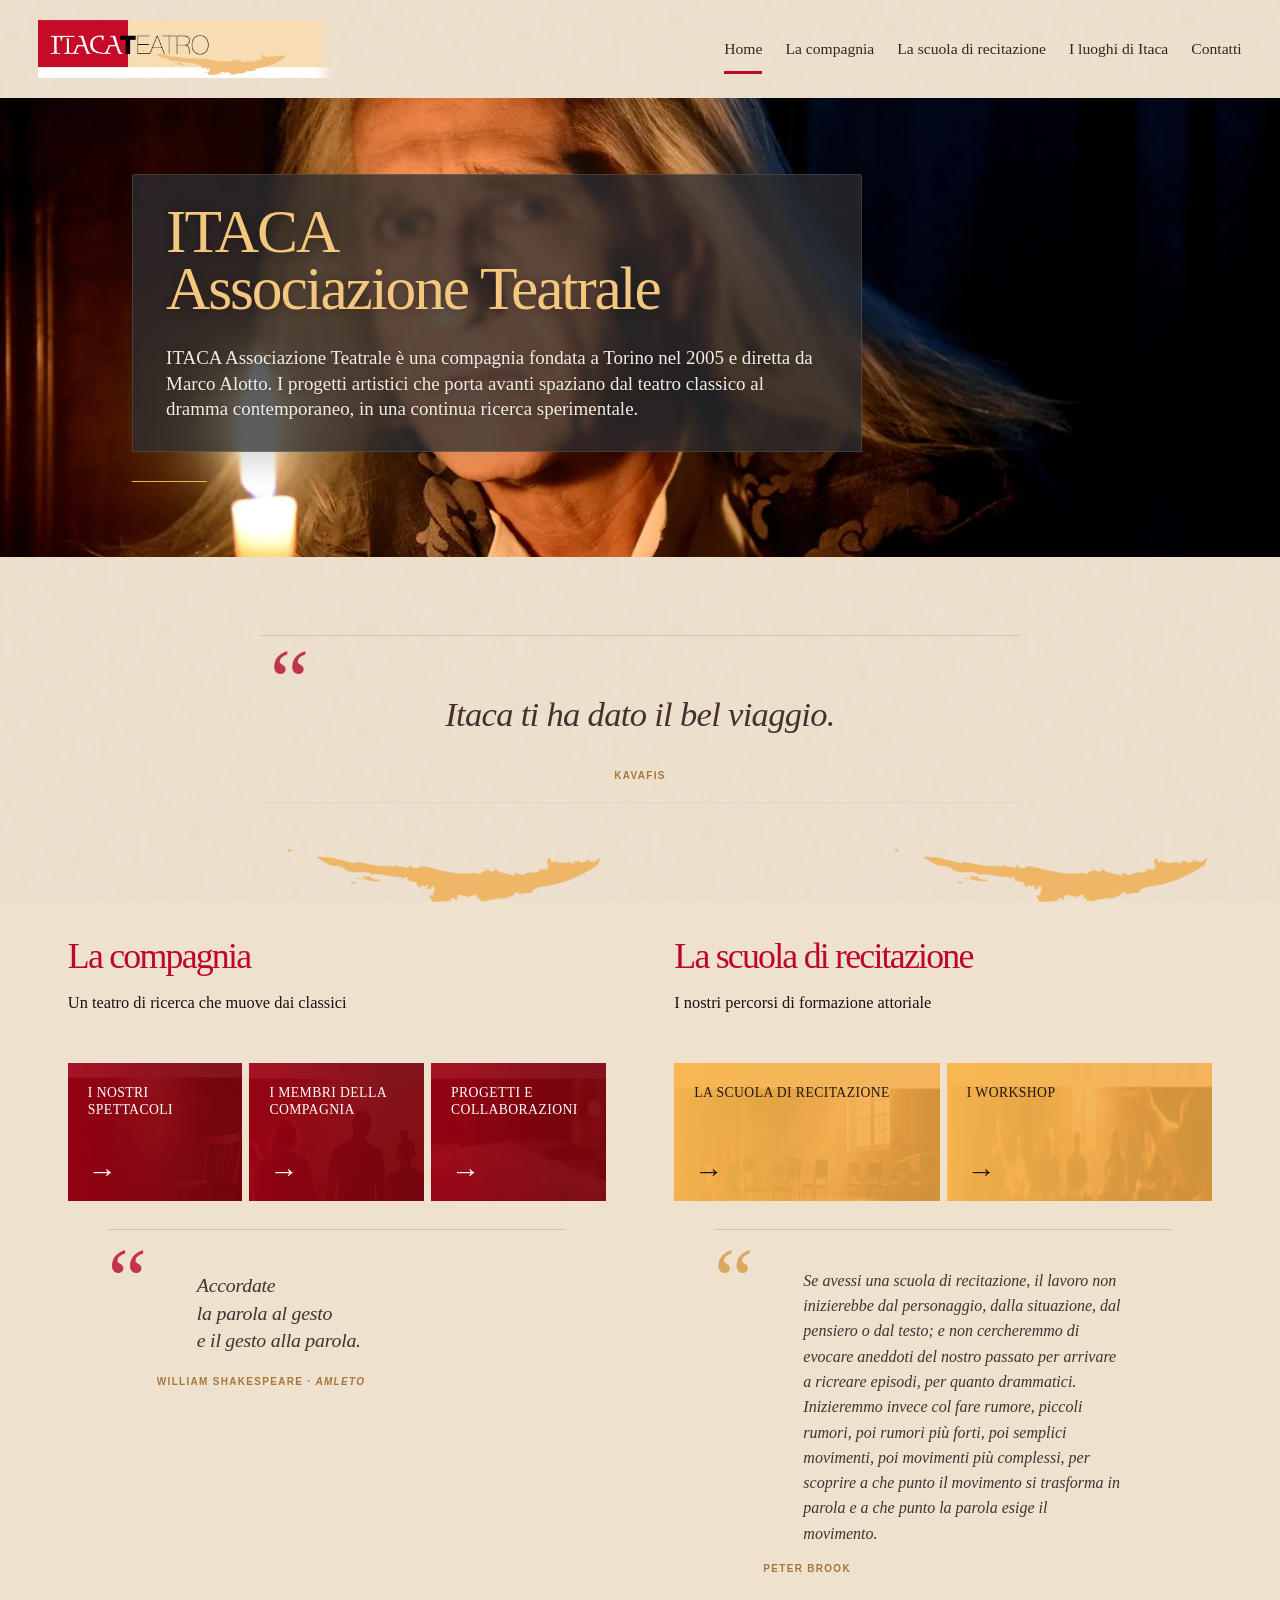
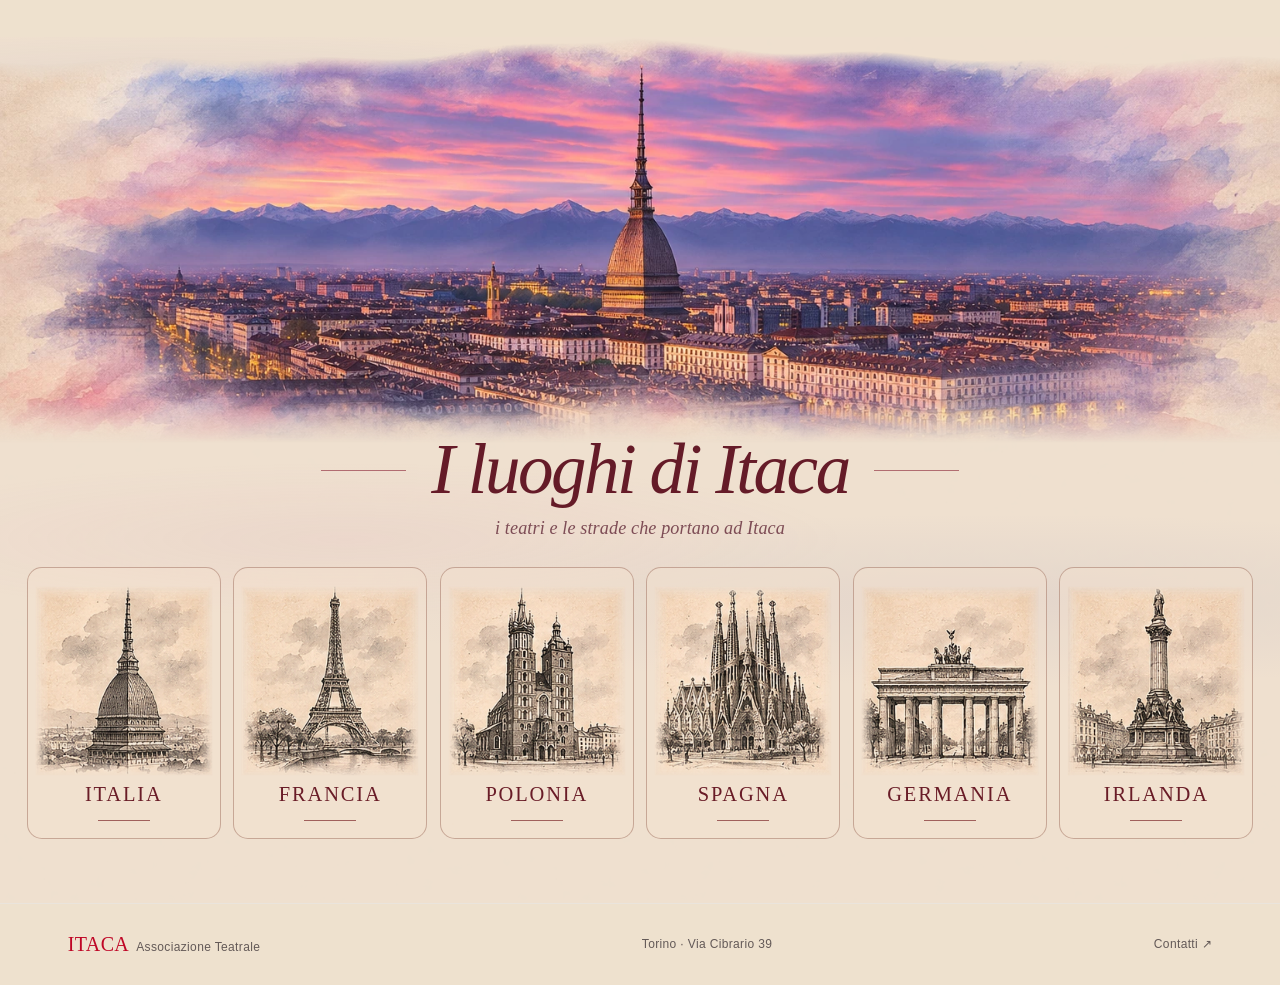
==== commit 47ba9ba5: "Applica in fondo alla Home il layout pittorico del riferimento mantenendo logo ITACA e sottotitolo" ====
--- a/index.html
+++ b/index.html
@@ -15,6 +15,7 @@
   <meta property="og:type" content="website" />
   <script type="application/ld+json">{"@context":"https://schema.org","@type":"PerformingGroup","@id":"https://itacateatro.github.io/#compagnia","name":"ITACA Associazione Teatrale","url":"https://itacateatro.github.io/","logo":"https://itacateatro.github.io/assets/logo-itaca-ufficiale.webp","description":"ITACA Associazione Teatrale, fondata a Torino e diretta da Marco Alotto: spettacoli, ricerca teatrale, formazione attoriale e progetti culturali.","address":{"@type":"PostalAddress","streetAddress":"Via Cibrario 39","addressLocality":"Torino","addressCountry":"IT"}}</script>
   <link rel="stylesheet" href="styles.css?v=acquerello-incisioni-20261105" />
+  <link rel="stylesheet" href="itaca-atelier-v3.css?v=20261105-riferimento2" />
   <link rel="icon" type="image/svg+xml" href="assets/favicon.svg" />
 </head>
 <body data-page="index">
@@ -53,22 +54,18 @@
   <section class="landing-column landing-school" aria-labelledby="school-home-heading"><img src="assets/sagoma-itaca.png" class="decor-island" alt="" aria-hidden="true"/><h2 id="school-home-heading">La scuola di recitazione</h2><p class="landing-desc">I nostri percorsi di formazione attoriale</p><div class="tile-grid two"><a class="tile yellow" href="formazione.html"><img src="assets/scuola.webp" alt="" loading="lazy" /><span class="tile-label">La scuola di recitazione</span><span class="tile-arrow" aria-hidden="true">→</span></a><a class="tile yellow" href="workshop.html"><img src="assets/workshop.webp" alt="" loading="lazy" /><span class="tile-label">I workshop</span><span class="tile-arrow" aria-hidden="true">→</span></a></div><figure class="landing-quote landing-quote-school"><blockquote>Se avessi una scuola di recitazione, il lavoro non inizierebbe dal personaggio, dalla situazione, dal pensiero o dal testo; e non cercheremmo di evocare aneddoti del nostro passato per arrivare a ricreare episodi, per quanto drammatici. Inizieremmo invece col fare rumore, piccoli rumori, poi rumori più forti, poi semplici movimenti, poi movimenti più complessi, per scoprire a che punto il movimento si trasforma in parola e a che punto la parola esige il movimento.</blockquote><figcaption>Peter Brook</figcaption></figure></section>
 
 </div></section>
-<section class="places-twilight" aria-labelledby="places-twilight-title">
-  <div class="places-skyline-stage" aria-hidden="true">
-    <picture class="places-panorama-frame">
-      <img class="places-panorama" src="assets/itaca-torino-acquerello-20261105.webp" alt="" width="1672" height="1120" loading="lazy" decoding="async" />
-    </picture>
-  </div>
-  <div class="places-twilight-inner">
-    <h2 id="places-twilight-title">I luoghi di Itaca</h2>
-    <p>i teatri e le strade che portano ad Itaca</p>
-    <nav class="places-twilight-countries" aria-label="Esplora i luoghi di Itaca">
-      <a class="places-twilight-card places-twilight-italia" href="luoghi.html#italia"><span class="places-twilight-card-name">Italia</span></a>
-      <a class="places-twilight-card places-twilight-francia" href="luoghi.html#francia"><span class="places-twilight-card-name">Francia</span></a>
-      <a class="places-twilight-card places-twilight-polonia" href="luoghi.html#polonia"><span class="places-twilight-card-name">Polonia</span></a>
-      <a class="places-twilight-card places-twilight-spagna" href="luoghi.html#spagna"><span class="places-twilight-card-name">Spagna</span></a>
-      <a class="places-twilight-card places-twilight-germania" href="luoghi.html#germania"><span class="places-twilight-card-name">Germania</span></a>
-      <a class="places-twilight-card places-twilight-irlanda" href="luoghi.html#irlanda"><span class="places-twilight-card-name">Irlanda</span></a>
+<section class="itaca-paint-places" aria-labelledby="itaca-paint-title">
+  <div class="itaca-paint-landscape" aria-hidden="true"><img src="assets/itaca-panorama-riferimento-20261105.webp" width="1536" height="488" alt="" loading="lazy" decoding="async" /></div>
+  <div class="itaca-paint-copy">
+    <div class="itaca-paint-heading"><h2 id="itaca-paint-title">I luoghi di Itaca</h2></div>
+    <p class="itaca-paint-subtitle">i teatri e le strade che portano ad Itaca</p>
+    <nav class="itaca-paint-countries" aria-label="Esplora i paesi di Itaca">
+      <a class="itaca-paint-card" href="luoghi.html#italia" aria-label="Esplora Italia"><img src="assets/itaca-incisione-italia-20261105.webp" width="460" height="492" alt="" loading="lazy" decoding="async" /><span class="itaca-paint-card-label">Italia</span><span class="itaca-paint-card-mark" aria-hidden="true"></span></a>
+      <a class="itaca-paint-card" href="luoghi.html#francia" aria-label="Esplora Francia"><img src="assets/itaca-incisione-francia-20261105.webp" width="460" height="492" alt="" loading="lazy" decoding="async" /><span class="itaca-paint-card-label">Francia</span><span class="itaca-paint-card-mark" aria-hidden="true"></span></a>
+      <a class="itaca-paint-card" href="luoghi.html#polonia" aria-label="Esplora Polonia"><img src="assets/itaca-incisione-polonia-20261105.webp" width="460" height="492" alt="" loading="lazy" decoding="async" /><span class="itaca-paint-card-label">Polonia</span><span class="itaca-paint-card-mark" aria-hidden="true"></span></a>
+      <a class="itaca-paint-card" href="luoghi.html#spagna" aria-label="Esplora Spagna"><img src="assets/itaca-incisione-spagna-20261105.webp" width="460" height="492" alt="" loading="lazy" decoding="async" /><span class="itaca-paint-card-label">Spagna</span><span class="itaca-paint-card-mark" aria-hidden="true"></span></a>
+      <a class="itaca-paint-card" href="luoghi.html#germania" aria-label="Esplora Germania"><img src="assets/itaca-incisione-germania-20261105.webp" width="460" height="492" alt="" loading="lazy" decoding="async" /><span class="itaca-paint-card-label">Germania</span><span class="itaca-paint-card-mark" aria-hidden="true"></span></a>
+      <a class="itaca-paint-card" href="luoghi.html#irlanda" aria-label="Esplora Irlanda"><img src="assets/itaca-incisione-irlanda-20261105.webp" width="460" height="492" alt="" loading="lazy" decoding="async" /><span class="itaca-paint-card-label">Irlanda</span><span class="itaca-paint-card-mark" aria-hidden="true"></span></a>
     </nav>
   </div>
 </section></main>
--- a/styles.css
+++ b/styles.css
@@ -1573,3 +1573,180 @@
   .places-twilight-card-name{font-size:clamp(22px,6vw,28px)}
   body[data-page="luoghi"] .places-country-top{min-height:185px}
 }
+
+
+/* ITACA | 5 novembre 2026 | L'immagine nasce da vere pennellate sulla tela.
+   Il WebP trasparente include bordi fotografici irregolari, non un taglio lineare.
+   Le sei incisioni sono illustrazioni a inchiostro su carta, non icone vettoriali. */
+.places-twilight{
+  position:relative;
+  isolation:isolate;
+  overflow:hidden;
+  background-color:#eee1ce!important;
+  background-image:
+    radial-gradient(ellipse 48% 13% at 12% 7%,rgba(123,122,188,.28),transparent 85%),
+    radial-gradient(ellipse 55% 12% at 84% 13%,rgba(216,123,176,.30),transparent 87%),
+    radial-gradient(ellipse 49% 17% at 7% 53%,rgba(147,130,184,.17),transparent 85%),
+    radial-gradient(ellipse 52% 15% at 92% 54%,rgba(220,143,176,.18),transparent 87%),
+    radial-gradient(ellipse 59% 14% at 47% 83%,rgba(136,127,177,.13),transparent 84%),
+    linear-gradient(180deg,#eee1ce 0%,#e9d6d9 23%,#f2d7db 40%,#eee1ce 69%,#eee1ce 100%)!important;
+  color:#4c3041;
+  padding-bottom:clamp(58px,5.5vw,98px);
+}
+.places-twilight::before{
+  content:"";display:block;
+  position:absolute;inset:0;z-index:0;pointer-events:none;
+  background:
+    radial-gradient(ellipse 44% 10% at 15% 16%,rgba(105,119,186,.16),transparent 82%),
+    radial-gradient(ellipse 34% 12% at 83% 27%,rgba(237,132,170,.19),transparent 85%),
+    radial-gradient(ellipse 42% 10% at 19% 72%,rgba(203,125,168,.13),transparent 88%);
+}
+.places-twilight::after{display:none!important}
+.places-skyline-stage{
+  width:100%;max-width:1900px;
+  height:clamp(530px,48vw,755px);
+  position:relative;
+  margin:0 auto;
+  overflow:hidden;
+  background:transparent!important;
+}
+.places-panorama-frame{
+  position:absolute;inset:0;
+  width:100%;height:100%;
+  display:block;overflow:hidden;
+}
+.places-skyline-stage .places-panorama{
+  position:absolute!important;inset:0!important;
+  display:block;width:100%!important;height:100%!important;
+  max-width:none!important;
+  object-fit:cover!important;
+  object-position:50% 12%!important;
+  filter:none!important;
+  opacity:1!important;
+  pointer-events:none;
+  -webkit-mask-image:none!important;
+  mask-image:none!important;
+}
+.places-twilight .places-twilight-inner{
+  position:relative;z-index:2;
+  margin:0 auto;
+  padding:clamp(28px,3vw,47px) clamp(22px,5.3vw,90px) 0;
+  max-width:1450px;
+  text-align:center;
+}
+.places-twilight h2{
+  color:#632d46!important;text-shadow:none!important;
+  font:400 clamp(41px,4.5vw,65px)/1.09 var(--serif);
+}
+.places-twilight-inner>p{
+  color:#6c5368!important;
+  font:italic 400 clamp(18px,1.8vw,25px)/1.4 var(--serif);
+  margin-top:10px;
+}
+.places-twilight-countries{
+  display:grid;
+  grid-template-columns:repeat(6,minmax(0,1fr));
+  gap:clamp(10px,1.25vw,18px);
+  max-width:1260px;
+  margin:clamp(30px,3vw,44px) auto 0;
+}
+.places-twilight .places-twilight-card{
+  position:relative;isolation:isolate;overflow:hidden;
+  display:flex;justify-content:center;align-items:flex-end;
+  min-height:clamp(195px,19vw,259px);
+  min-width:0;padding:18px 9px;
+  border:1px solid rgba(120,79,83,.42);
+  border-radius:10px;
+  background:linear-gradient(155deg,rgba(248,238,225,.38),rgba(238,222,208,.14))!important;
+  color:#513343;
+  box-shadow:0 7px 19px rgba(94,59,83,.045);
+  transition:transform .18s,border-color .18s,background .18s;
+}
+.places-twilight .places-twilight-card::before{
+  content:"";z-index:0;position:absolute;
+  inset:8px 6px 44px;
+  background-repeat:no-repeat!important;
+  background-position:center bottom!important;
+  background-size:contain!important;
+  opacity:.98!important;filter:none!important;
+  mix-blend-mode:multiply;
+  transform:none!important;
+  pointer-events:none;
+}
+.places-twilight .places-twilight-card::after{
+  content:"";position:absolute;inset:0;z-index:0;
+  background:linear-gradient(to top,rgba(238,225,206,.81),rgba(238,225,206,.18) 20%,transparent 41%)!important;
+  pointer-events:none;
+}
+.places-twilight .places-twilight-card-name{
+  position:relative;z-index:1;
+  font:400 clamp(20px,1.8vw,27px)/1.1 var(--serif);
+  color:#583046!important;
+  text-shadow:none!important;
+}
+.places-twilight .places-twilight-card:hover,
+.places-twilight .places-twilight-card:focus-visible{
+  background:rgba(250,238,230,.57)!important;
+  border-color:#79435e;
+  transform:translateY(-3px);
+}
+.places-twilight .places-twilight-italia::before{background-image:url("assets/itaca-incisione-italia-20261105.webp")!important}
+.places-twilight .places-twilight-francia::before{background-image:url("assets/itaca-incisione-francia-20261105.webp")!important}
+.places-twilight .places-twilight-polonia::before{background-image:url("assets/itaca-incisione-polonia-20261105.webp")!important}
+.places-twilight .places-twilight-spagna::before{background-image:url("assets/itaca-incisione-spagna-20261105.webp")!important}
+.places-twilight .places-twilight-germania::before{background-image:url("assets/itaca-incisione-germania-20261105.webp")!important}
+.places-twilight .places-twilight-irlanda::before{background-image:url("assets/itaca-incisione-irlanda-20261105.webp")!important}
+/* I medesimi disegni nella pagina dedicata ai luoghi. */
+body[data-page="luoghi"] .places-page-content{
+  background:radial-gradient(ellipse at 18% 22%,rgba(169,143,195,.12),transparent 56%),
+             radial-gradient(ellipse at 85% 72%,rgba(228,153,177,.14),transparent 53%)!important;
+}
+body[data-page="luoghi"] .places-country-top{
+  background:linear-gradient(135deg,rgba(244,235,220,.40),rgba(244,220,221,.27))!important;
+  min-height:235px;
+}
+body[data-page="luoghi"] .places-country-top::before{
+  inset:12px 25px 39px;
+  background-size:contain!important;
+  background-position:center bottom!important;
+  background-repeat:no-repeat!important;
+  opacity:.97!important;
+  filter:none!important;
+  mix-blend-mode:multiply;
+}
+body[data-page="luoghi"] .places-country-top::after{display:none!important}
+body[data-page="luoghi"] #italia .places-country-top::before{background-image:url("assets/itaca-incisione-italia-20261105.webp")!important}
+body[data-page="luoghi"] #francia .places-country-top::before{background-image:url("assets/itaca-incisione-francia-20261105.webp")!important}
+body[data-page="luoghi"] #polonia .places-country-top::before{background-image:url("assets/itaca-incisione-polonia-20261105.webp")!important}
+body[data-page="luoghi"] #spagna .places-country-top::before{background-image:url("assets/itaca-incisione-spagna-20261105.webp")!important}
+body[data-page="luoghi"] #germania .places-country-top::before{background-image:url("assets/itaca-incisione-germania-20261105.webp")!important}
+body[data-page="luoghi"] #irlanda .places-country-top::before{background-image:url("assets/itaca-incisione-irlanda-20261105.webp")!important}
+/* Tablet e telefoni orizzontali: Mole centrata, niente perdita della guglia. */
+@media(max-width:1100px){
+  .places-skyline-stage{height:clamp(420px,52vw,590px)}
+  .places-skyline-stage .places-panorama{object-position:50% 11%!important}
+  .places-twilight-countries{grid-template-columns:repeat(3,minmax(0,1fr));max-width:770px}
+  .places-twilight .places-twilight-card{min-height:195px}
+}
+@media(orientation:landscape) and (max-width:1200px) and (max-height:650px){
+  .places-skyline-stage{height:clamp(315px,48vw,475px)}
+  .places-skyline-stage .places-panorama{object-position:50% 9%!important}
+  .places-twilight-countries{grid-template-columns:repeat(3,minmax(0,1fr))}
+  .places-twilight .places-twilight-card{min-height:177px}
+}
+/* Smartphone in verticale: foto integra al centro, card in due colonne. */
+@media(max-width:650px) and (orientation:portrait){
+  .places-skyline-stage{height:clamp(480px,119vw,610px)}
+  .places-skyline-stage .places-panorama{object-position:50% 0%!important}
+  .places-twilight .places-twilight-inner{padding:30px 6% 0}
+  .places-twilight h2{font-size:clamp(38px,9vw,53px)}
+  .places-twilight-inner>p{font-size:clamp(17px,4.5vw,21px)}
+  .places-twilight-countries{grid-template-columns:repeat(2,minmax(0,1fr));gap:11px;margin-top:25px}
+  .places-twilight .places-twilight-card{
+    width:100%;min-height:189px;
+    grid-column:auto!important;justify-self:stretch!important;
+  }
+  .places-twilight .places-twilight-card::before{inset:7px 5px 43px}
+  .places-twilight .places-twilight-card-name{font-size:clamp(22px,5.9vw,28px)}
+  body[data-page="luoghi"] .places-country-top{min-height:196px}
+}
--- a/itaca-atelier-v3.css
+++ b/itaca-atelier-v3.css
@@ -0,0 +1,191 @@
+/* ITACA • Atmosfera pittorica, riferimento visivo approvato • 2026-11-05
+   Stile autonomo: niente sovrapposizioni con i vecchi banner o le vecchie cards. */
+body[data-page="index"] .itaca-paint-places,
+body[data-page="luoghi"] .itaca-paint-places {
+  --paint-cream:#efe0cf;
+  --paint-red:#651b28;
+  position:relative;
+  isolation:isolate;
+  overflow:hidden;
+  width:100%;
+  padding:0 0 clamp(54px,5vw,84px);
+  background:var(--paint-cream);
+  color:var(--paint-red);
+}
+.itaca-paint-places::before {
+  content:"";position:absolute;inset:0;pointer-events:none;z-index:0;
+  background:
+    radial-gradient(ellipse 50% 11% at 14% 9%,rgba(116,109,173,.13),transparent 88%),
+    radial-gradient(ellipse 45% 11% at 87% 15%,rgba(225,111,159,.14),transparent 90%),
+    radial-gradient(ellipse 44% 10% at 27% 58%,rgba(202,126,169,.1),transparent 89%),
+    radial-gradient(ellipse 57% 11% at 78% 65%,rgba(124,119,177,.11),transparent 91%);
+}
+.itaca-paint-places::after{
+  content:"";position:absolute;inset:0;z-index:0;pointer-events:none;
+  background-image:url("assets/itaca-intonaco-crema-continuo.svg");
+  background-size:512px 512px;opacity:.12;
+}
+.itaca-paint-landscape{
+  position:relative;z-index:1;
+  width:100%;max-width:1920px;
+  aspect-ratio:1536 / 488;
+  margin:0 auto;
+  overflow:hidden;
+}
+.itaca-paint-landscape img{
+  display:block;width:100%;height:100%;
+  max-width:none;
+  object-fit:cover;object-position:center center;
+  filter:none;
+}
+.itaca-paint-copy{
+  position:relative;z-index:2;
+  margin:-13px auto 0;
+  width:100%;max-width:1600px;
+  padding:0 clamp(17px,2.1vw,36px);
+  text-align:center;
+}
+.itaca-paint-heading{
+  display:flex;align-items:center;justify-content:center;
+  gap:clamp(18px,2vw,32px);
+  margin:0 auto;
+  color:var(--paint-red);
+}
+.itaca-paint-heading::before,.itaca-paint-heading::after{
+  content:"";flex:0 1 85px;
+  height:1px;background:#a65961;opacity:.85;
+}
+.itaca-paint-heading h2,
+.itaca-paint-heading h1{
+  margin:0;color:#651b28;
+  font-family:Georgia,"Baskerville","Palatino Linotype",serif;
+  font-size:clamp(44px,5.55vw,82px);
+  font-weight:400;
+  font-style:italic;
+  letter-spacing:-.035em;
+  line-height:1.12;
+  text-shadow:none;
+}
+.itaca-paint-subtitle{
+  display:block;
+  position:relative;
+  width:auto;height:auto;overflow:visible;
+  margin:5px auto 0;padding:0;
+  color:#7d4c55;
+  font:italic 400 clamp(16px,1.42vw,22px)/1.45 Georgia,"Baskerville",serif;
+  letter-spacing:.006em;
+}
+.itaca-paint-countries{
+  display:grid;
+  grid-template-columns:repeat(6,minmax(0,1fr));
+  gap:clamp(10px,1vw,15px);
+  margin:clamp(24px,2vw,31px) auto 0;
+  padding:0;
+  width:100%;
+}
+.itaca-paint-card{
+  position:relative;min-width:0;
+  height:clamp(245px,21.25vw,328px);
+  border:1px solid rgba(153,105,89,.48);
+  border-radius:15px;
+  overflow:hidden;
+  display:flex;flex-direction:column;align-items:center;justify-content:flex-end;
+  padding:8px 7px 17px;
+  background:rgba(246,227,207,.35);
+  color:#651b28;
+  text-decoration:none;
+  box-shadow:none;
+  transition:transform .22s ease,border-color .22s ease,background .22s ease;
+}
+.itaca-paint-card img{
+  display:block;width:100%;height:calc(100% - 68px);flex:1 1 auto;
+  min-height:0;object-fit:contain;object-position:center bottom;
+  mix-blend-mode:multiply;
+  opacity:.96;
+}
+.itaca-paint-card-label{
+  display:block;margin-top:7px;
+  color:#691c27;
+  text-transform:uppercase;
+  font:400 clamp(18px,1.6vw,25px)/1.16 Georgia,"Baskerville",serif;
+  letter-spacing:.09em;
+  white-space:nowrap;
+}
+.itaca-paint-card-mark{display:block;width:52px;height:1px;flex:0 0 1px;background:#a0605c;margin-top:13px;}
+.itaca-paint-card:hover,.itaca-paint-card:focus-visible{background:rgba(250,235,218,.72);border-color:#8b4a4b;transform:translateY(-3px)}
+.itaca-paint-card:focus-visible{outline:2px solid #8a454b;outline-offset:3px}
+
+/* La testata generale usa sempre il logo vero di ITACA, non quello del mockup. */
+@media (min-width:901px){
+  body[data-page="index"] .site-header,
+  body[data-page="luoghi"] .site-header{
+    height:98px;min-height:98px;
+    display:flex;align-items:center;justify-content:space-between;
+    padding:0 clamp(22px,3vw,55px);
+    background:transparent!important;
+  }
+  body[data-page="index"] .site-header .brand,
+  body[data-page="luoghi"] .site-header .brand{
+    position:relative;left:auto;top:auto;flex:0 0 auto;
+    width:clamp(228px,23vw,335px);height:86px;
+    overflow:hidden;
+    -webkit-mask-image:none;mask-image:none;
+  }
+  body[data-page="index"] .site-header .brand img,
+  body[data-page="luoghi"] .site-header .brand img{
+    position:absolute;left:0;top:50%;width:100%;height:auto;
+    transform:translateY(-50%);
+    mix-blend-mode:multiply;
+    -webkit-mask-image:linear-gradient(to right,#000 0%,#000 94%,transparent 100%);
+    mask-image:linear-gradient(to right,#000 0%,#000 94%,transparent 100%);
+  }
+  body[data-page="index"] .main-nav,
+  body[data-page="luoghi"] .main-nav{
+    display:flex;align-items:center;gap:clamp(12px,1.8vw,35px);margin:0;
+  }
+  body[data-page="index"] .main-link,
+  body[data-page="luoghi"] .main-link{
+    font-family:Georgia,"Baskerville",serif;
+    font-size:clamp(15px,1.22vw,19px);
+    font-weight:400;letter-spacing:0;text-transform:none;
+    padding:16px 0;
+    color:#33251f;
+  }
+  body[data-page="index"] .nav-group,
+  body[data-page="luoghi"] .nav-group{display:flex;align-items:center;}
+}
+@media(min-width:901px) and (max-width:1100px){
+  body[data-page="index"] .site-header .brand,
+  body[data-page="luoghi"] .site-header .brand{width:215px;}
+  body[data-page="index"] .main-nav,
+  body[data-page="luoghi"] .main-nav{gap:12px;}
+  body[data-page="index"] .main-link,
+  body[data-page="luoghi"] .main-link{font-size:14px;}
+}
+/* Tablet e telefono in orizzontale: centro immagine e 3 schede per riga. */
+@media(max-width:900px){
+  .itaca-paint-copy{margin:-8px auto 0;padding:0 5%;}
+  .itaca-paint-landscape{height:clamp(280px,40vw,420px);aspect-ratio:auto;}
+  .itaca-paint-landscape img{object-fit:cover;object-position:50% 50%;}
+  .itaca-paint-countries{grid-template-columns:repeat(3,minmax(0,1fr));gap:12px;max-width:760px;}
+  .itaca-paint-card{height:clamp(202px,28vw,270px);}
+  .itaca-paint-card-label{font-size:clamp(18px,2.8vw,24px);}
+}
+@media(orientation:landscape) and (max-width:1100px) and (max-height:650px){
+  .itaca-paint-landscape{height:clamp(265px,38vw,380px);aspect-ratio:auto;}
+  .itaca-paint-copy{margin:-5px auto 0;}
+  .itaca-paint-card{height:clamp(195px,25vw,255px);}
+}
+/* Smartphone verticale: la punta della Mole rimane intera e centrale. */
+@media(max-width:600px) and (orientation:portrait){
+  .itaca-paint-landscape{height:clamp(310px,99vw,430px);aspect-ratio:auto;}
+  .itaca-paint-landscape img{object-fit:cover;object-position:50% 50%;}
+  .itaca-paint-copy{padding:0 5%;margin:-6px auto 0;}
+  .itaca-paint-heading{gap:10px;}
+  .itaca-paint-heading::before,.itaca-paint-heading::after{flex-basis:15px;}
+  .itaca-paint-heading h2,.itaca-paint-heading h1{font-size:clamp(33px,8.8vw,51px);}
+  .itaca-paint-countries{grid-template-columns:repeat(2,minmax(0,1fr));gap:11px;margin-top:23px;}
+  .itaca-paint-card{height:clamp(208px,61vw,260px);padding:7px 6px 15px;}
+  .itaca-paint-card-label{font-size:clamp(16px,4.6vw,22px);letter-spacing:.06em;}
+  .itaca-paint-card-mark{margin-top:11px;width:42px;}
+}
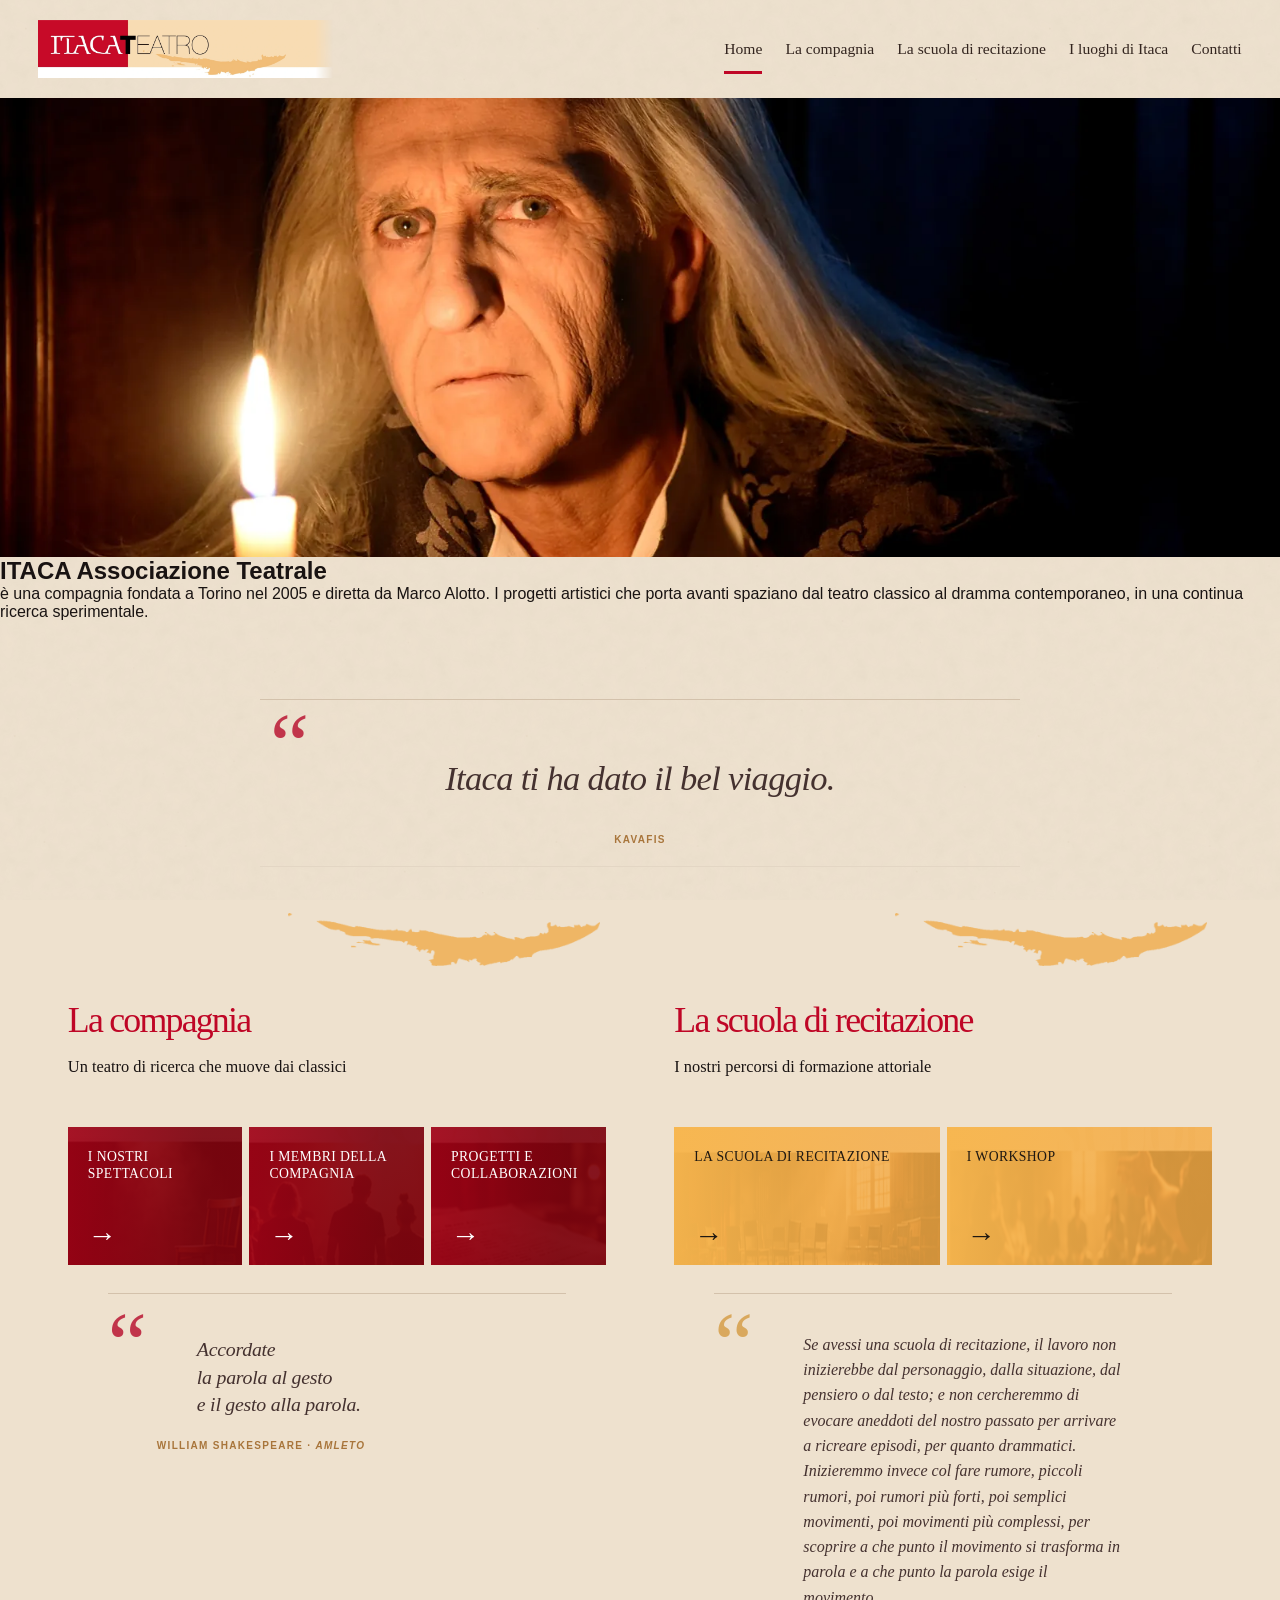
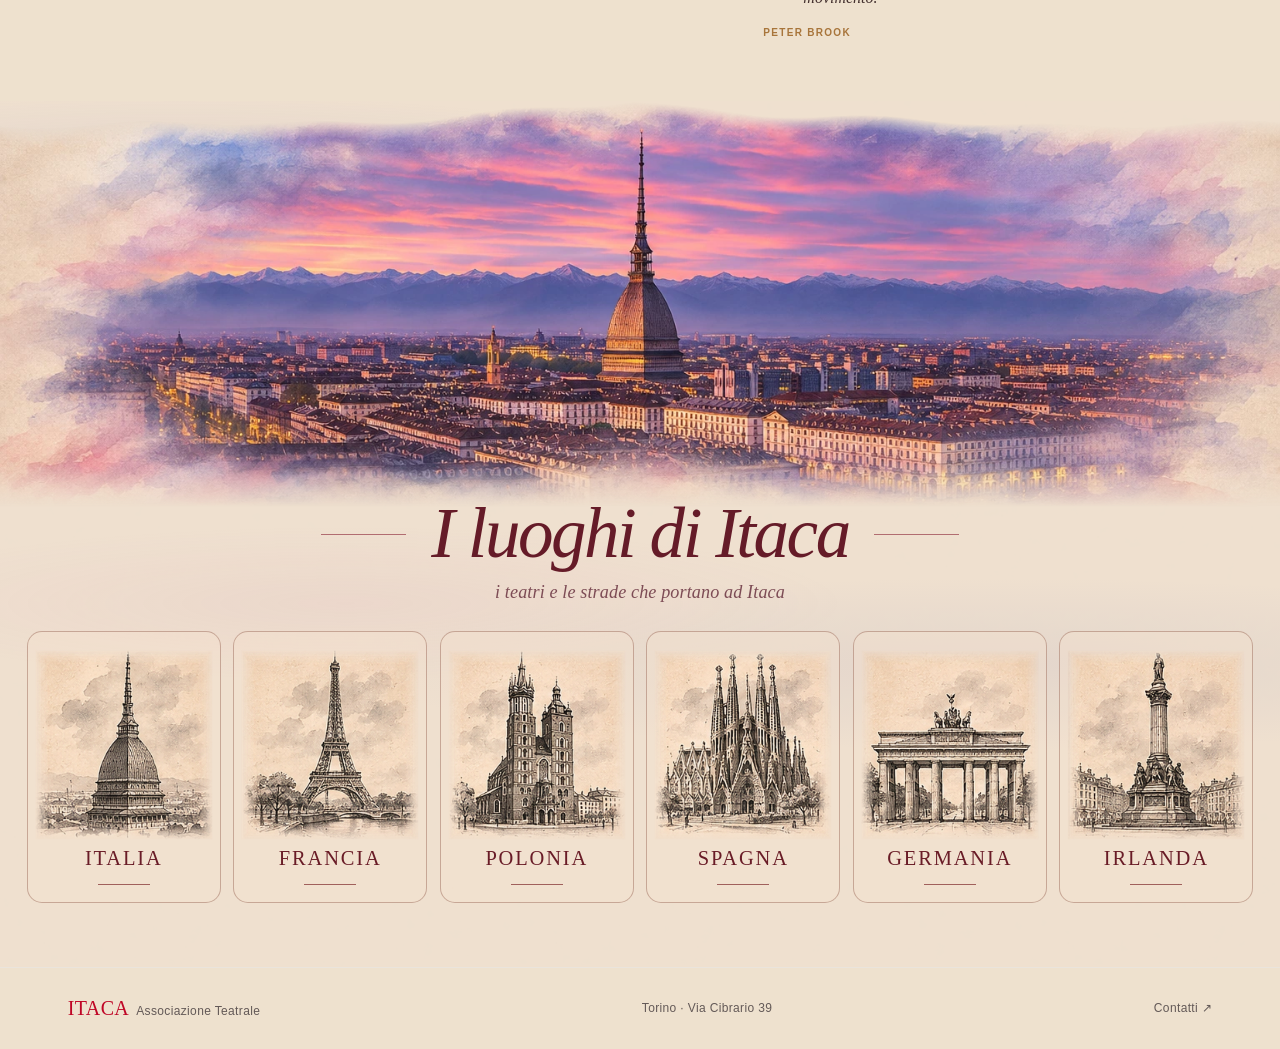
==== commit 8aca05c1: "Sposta presentazione di ITACA sotto lo slideshow, lasciando le foto senza sovrapposizioni" ====
--- a/index.html
+++ b/index.html
@@ -14,7 +14,7 @@
   <meta property="og:url" content="https://itacateatro.github.io/" />
   <meta property="og:type" content="website" />
   <script type="application/ld+json">{"@context":"https://schema.org","@type":"PerformingGroup","@id":"https://itacateatro.github.io/#compagnia","name":"ITACA Associazione Teatrale","url":"https://itacateatro.github.io/","logo":"https://itacateatro.github.io/assets/logo-itaca-ufficiale.webp","description":"ITACA Associazione Teatrale, fondata a Torino e diretta da Marco Alotto: spettacoli, ricerca teatrale, formazione attoriale e progetti culturali.","address":{"@type":"PostalAddress","streetAddress":"Via Cibrario 39","addressLocality":"Torino","addressCountry":"IT"}}</script>
-  <link rel="stylesheet" href="styles.css?v=acquerello-incisioni-20261105" />
+  <link rel="stylesheet" href="styles.css?v=home-foto-libere-20261105" />
   <link rel="stylesheet" href="itaca-atelier-v3.css?v=20261105-riferimento2" />
   <link rel="icon" type="image/svg+xml" href="assets/favicon.svg" />
 </head>
@@ -39,7 +39,7 @@
     <a class="main-link "  href="contatti.html">Contatti</a>
   </nav>
 </header>
-<main id="contenuto"><section class="hero-home" aria-labelledby="hero-title"><div class="hero-media" aria-hidden="true">
+<main id="contenuto"><section class="hero-home" aria-label="Fotografie degli spettacoli di ITACA"><div class="hero-media" aria-hidden="true">
   <img class="hero-slide is-active" src="assets/itaca-slider-01.webp" alt="" decoding="async" loading="eager" fetchpriority="high" style="--focus-desktop:52% 40%;--focus-landscape:53% 41%;--focus-portrait:53% 42%" />
   <img class="hero-slide" src="assets/itaca-slider-02.webp" alt="" decoding="async" loading="eager" style="--focus-desktop:50% 39%;--focus-landscape:50% 37%;--focus-portrait:57% 35%" />
   <img class="hero-slide" src="assets/itaca-slider-03.webp" alt="" decoding="async" loading="eager" style="--focus-desktop:50% 38%;--focus-landscape:50% 36%;--focus-portrait:55% 38%" />
@@ -47,7 +47,13 @@
   <img class="hero-slide" src="assets/itaca-slider-05.webp" alt="" decoding="async" loading="eager" style="--focus-desktop:50% 48%;--focus-landscape:50% 48%;--focus-portrait:50% 50%" />
   <img class="hero-slide" src="assets/itaca-slider-06.webp" alt="" decoding="async" loading="eager" style="--focus-desktop:51% 42%;--focus-landscape:51% 40%;--focus-portrait:54% 42%" />
   <img class="hero-slide" src="assets/itaca-slider-07.webp" alt="" decoding="async" loading="eager" style="--focus-desktop:51% 42%;--focus-landscape:51% 40%;--focus-portrait:51% 42%" />
-</div><div class="hero-content"><div class="hero-copy-panel"><h1 id="hero-title">ITACA<br>Associazione Teatrale</h1><p>ITACA Associazione Teatrale è una compagnia fondata a Torino nel 2005 e diretta da Marco Alotto. I progetti artistici che porta avanti spaziano dal teatro classico al dramma contemporaneo, in una continua ricerca sperimentale.</p></div><span class="little-line" aria-hidden="true"></span></div></section>
+</div></section>
+<section class="home-introduction" aria-label="Presentazione della compagnia">
+  <div class="home-introduction-inner">
+    <div class="home-introduction-goldline" aria-hidden="true"></div>
+    <div class="home-introduction-copy"><h1>ITACA Associazione Teatrale</h1> <p>è una compagnia fondata a Torino nel 2005 e diretta da Marco Alotto. I progetti artistici che porta avanti spaziano dal teatro classico al dramma contemporaneo, in una continua ricerca sperimentale.</p></div>
+  </div>
+</section>
 <section class="landing-sections" aria-label="Esplora ITACA"><div class="landing-inner">
   <figure class="landing-quote landing-quote-kavafis"><blockquote><span class="kavafis-line">Itaca ti ha dato</span> <span class="kavafis-line">il bel viaggio.</span></blockquote><figcaption>Kavafis</figcaption></figure>
   <section class="landing-column landing-company" aria-labelledby="company-home-heading"><img src="assets/sagoma-itaca.png" class="decor-island" alt="" aria-hidden="true"/><h2 id="company-home-heading">La compagnia</h2><p class="landing-desc">Un teatro di ricerca che muove dai classici</p><div class="tile-grid three"><a class="tile red" href="spettacoli.html"><img src="assets/spettacoli.webp" alt="" loading="lazy" /><span class="tile-label">I nostri spettacoli</span><span class="tile-arrow" aria-hidden="true">→</span></a><a class="tile red" href="membri.html"><img src="assets/membri.webp" alt="" loading="lazy" /><span class="tile-label">I membri della compagnia</span><span class="tile-arrow" aria-hidden="true">→</span></a><a class="tile red" href="progetti.html"><img src="assets/progetti.webp" alt="" loading="lazy" /><span class="tile-label">Progetti e collaborazioni</span><span class="tile-arrow" aria-hidden="true">→</span></a></div><figure class="landing-quote landing-quote-company"><blockquote><span class="hamlet-line">Accordate</span><span class="hamlet-line">la parola al gesto</span><span class="hamlet-line">e il gesto alla parola.</span></blockquote><figcaption>William Shakespeare · <cite>Amleto</cite></figcaption></figure></section>
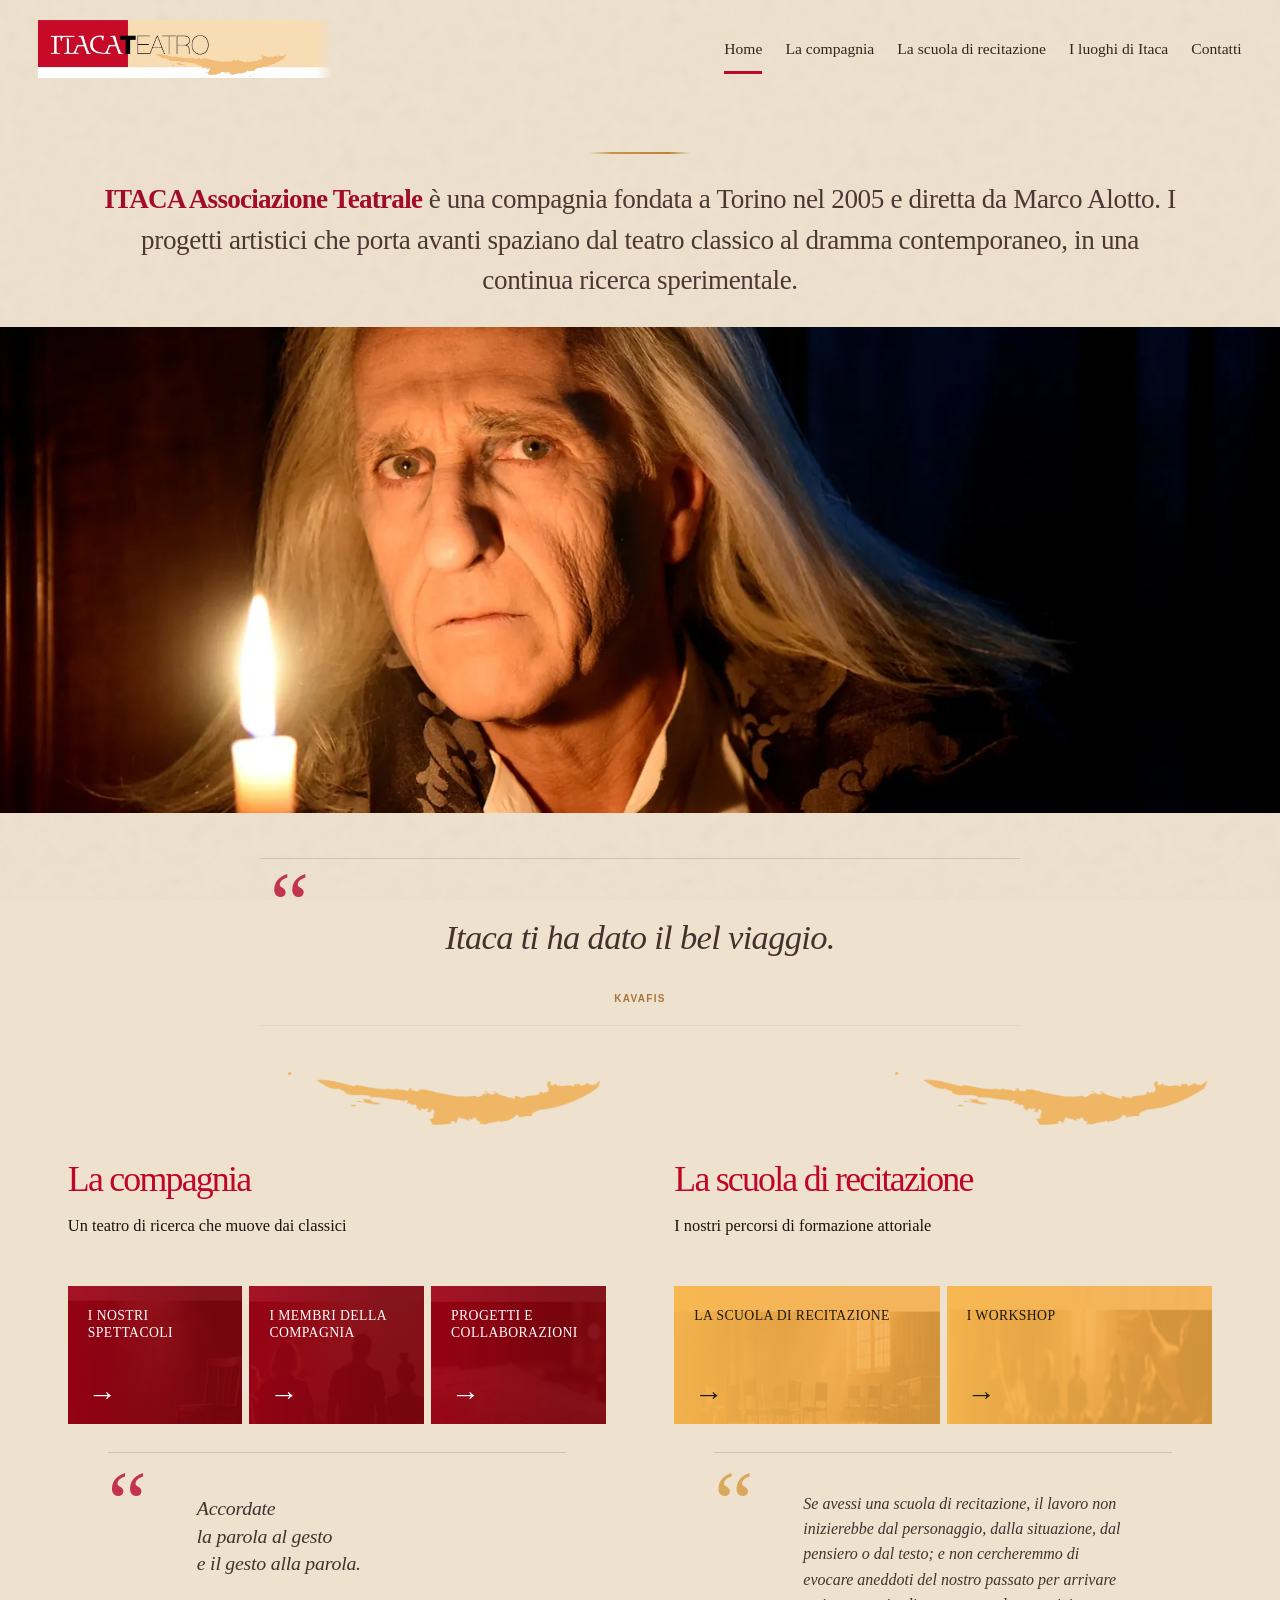
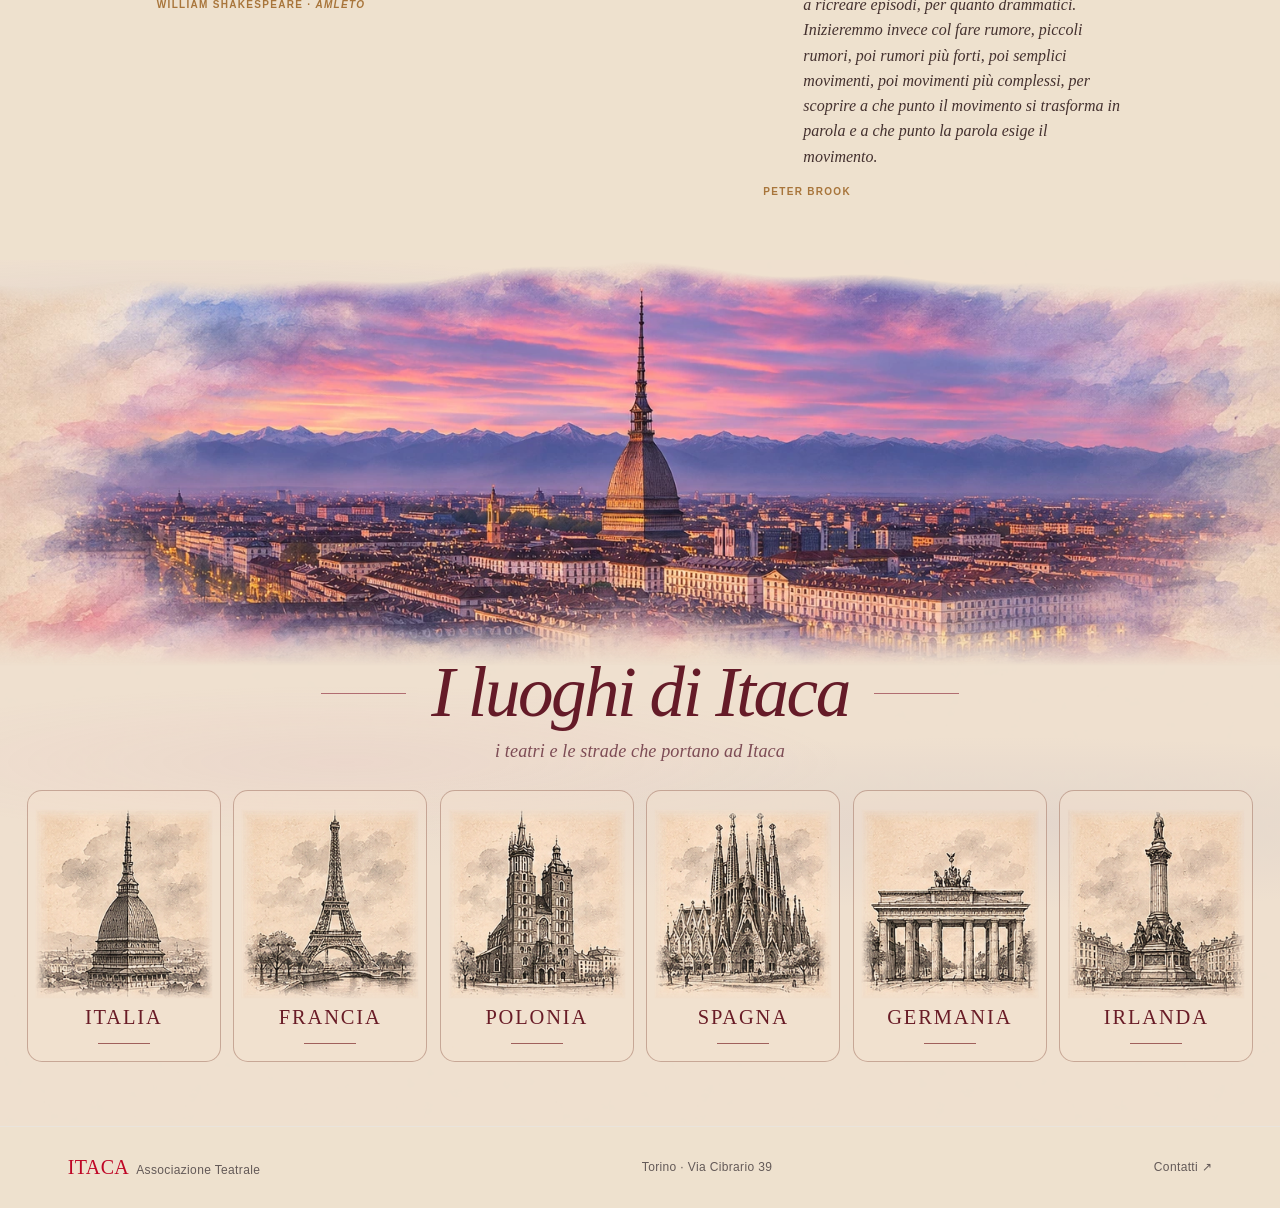
==== commit 46c67613: "Sposta la presentazione ITACA sopra lo slideshow della Home" ====
--- a/index.html
+++ b/index.html
@@ -14,7 +14,7 @@
   <meta property="og:url" content="https://itacateatro.github.io/" />
   <meta property="og:type" content="website" />
   <script type="application/ld+json">{"@context":"https://schema.org","@type":"PerformingGroup","@id":"https://itacateatro.github.io/#compagnia","name":"ITACA Associazione Teatrale","url":"https://itacateatro.github.io/","logo":"https://itacateatro.github.io/assets/logo-itaca-ufficiale.webp","description":"ITACA Associazione Teatrale, fondata a Torino e diretta da Marco Alotto: spettacoli, ricerca teatrale, formazione attoriale e progetti culturali.","address":{"@type":"PostalAddress","streetAddress":"Via Cibrario 39","addressLocality":"Torino","addressCountry":"IT"}}</script>
-  <link rel="stylesheet" href="styles.css?v=home-foto-libere-20261105" />
+  <link rel="stylesheet" href="styles.css?v=introduzione-prima-foto-20261105" />
   <link rel="stylesheet" href="itaca-atelier-v3.css?v=20261105-riferimento2" />
   <link rel="icon" type="image/svg+xml" href="assets/favicon.svg" />
 </head>
@@ -39,7 +39,14 @@
     <a class="main-link "  href="contatti.html">Contatti</a>
   </nav>
 </header>
-<main id="contenuto"><section class="hero-home" aria-label="Fotografie degli spettacoli di ITACA"><div class="hero-media" aria-hidden="true">
+<main id="contenuto">
+<section class="home-introduction" aria-label="Presentazione della compagnia">
+  <div class="home-introduction-inner">
+    <div class="home-introduction-goldline" aria-hidden="true"></div>
+    <div class="home-introduction-copy"><h1>ITACA Associazione Teatrale</h1> <p>è una compagnia fondata a Torino nel 2005 e diretta da Marco Alotto. I progetti artistici che porta avanti spaziano dal teatro classico al dramma contemporaneo, in una continua ricerca sperimentale.</p></div>
+  </div>
+</section>
+<section class="hero-home" aria-label="Fotografie degli spettacoli di ITACA"><div class="hero-media" aria-hidden="true">
   <img class="hero-slide is-active" src="assets/itaca-slider-01.webp" alt="" decoding="async" loading="eager" fetchpriority="high" style="--focus-desktop:52% 40%;--focus-landscape:53% 41%;--focus-portrait:53% 42%" />
   <img class="hero-slide" src="assets/itaca-slider-02.webp" alt="" decoding="async" loading="eager" style="--focus-desktop:50% 39%;--focus-landscape:50% 37%;--focus-portrait:57% 35%" />
   <img class="hero-slide" src="assets/itaca-slider-03.webp" alt="" decoding="async" loading="eager" style="--focus-desktop:50% 38%;--focus-landscape:50% 36%;--focus-portrait:55% 38%" />
@@ -48,12 +55,7 @@
   <img class="hero-slide" src="assets/itaca-slider-06.webp" alt="" decoding="async" loading="eager" style="--focus-desktop:51% 42%;--focus-landscape:51% 40%;--focus-portrait:54% 42%" />
   <img class="hero-slide" src="assets/itaca-slider-07.webp" alt="" decoding="async" loading="eager" style="--focus-desktop:51% 42%;--focus-landscape:51% 40%;--focus-portrait:51% 42%" />
 </div></section>
-<section class="home-introduction" aria-label="Presentazione della compagnia">
-  <div class="home-introduction-inner">
-    <div class="home-introduction-goldline" aria-hidden="true"></div>
-    <div class="home-introduction-copy"><h1>ITACA Associazione Teatrale</h1> <p>è una compagnia fondata a Torino nel 2005 e diretta da Marco Alotto. I progetti artistici che porta avanti spaziano dal teatro classico al dramma contemporaneo, in una continua ricerca sperimentale.</p></div>
-  </div>
-</section>
+
 <section class="landing-sections" aria-label="Esplora ITACA"><div class="landing-inner">
   <figure class="landing-quote landing-quote-kavafis"><blockquote><span class="kavafis-line">Itaca ti ha dato</span> <span class="kavafis-line">il bel viaggio.</span></blockquote><figcaption>Kavafis</figcaption></figure>
   <section class="landing-column landing-company" aria-labelledby="company-home-heading"><img src="assets/sagoma-itaca.png" class="decor-island" alt="" aria-hidden="true"/><h2 id="company-home-heading">La compagnia</h2><p class="landing-desc">Un teatro di ricerca che muove dai classici</p><div class="tile-grid three"><a class="tile red" href="spettacoli.html"><img src="assets/spettacoli.webp" alt="" loading="lazy" /><span class="tile-label">I nostri spettacoli</span><span class="tile-arrow" aria-hidden="true">→</span></a><a class="tile red" href="membri.html"><img src="assets/membri.webp" alt="" loading="lazy" /><span class="tile-label">I membri della compagnia</span><span class="tile-arrow" aria-hidden="true">→</span></a><a class="tile red" href="progetti.html"><img src="assets/progetti.webp" alt="" loading="lazy" /><span class="tile-label">Progetti e collaborazioni</span><span class="tile-arrow" aria-hidden="true">→</span></a></div><figure class="landing-quote landing-quote-company"><blockquote><span class="hamlet-line">Accordate</span><span class="hamlet-line">la parola al gesto</span><span class="hamlet-line">e il gesto alla parola.</span></blockquote><figcaption>William Shakespeare · <cite>Amleto</cite></figcaption></figure></section>
--- a/styles.css
+++ b/styles.css
@@ -1750,3 +1750,82 @@
   .places-twilight .places-twilight-card-name{font-size:clamp(22px,5.9vw,28px)}
   body[data-page="luoghi"] .places-country-top{min-height:196px}
 }
+
+
+/* Home — slideshow fotografico completamente libero; descrizione editoriale sotto. */
+body[data-page="index"] .hero-home{
+  position:relative;
+  min-height:0;
+  height:clamp(435px,38vw,620px);
+  background:transparent;
+}
+body[data-page="index"] .hero-home::before,
+body[data-page="index"] .hero-home::after{
+  display:none!important;
+  content:none!important;
+}
+body[data-page="index"] .hero-home .hero-media{
+  position:absolute;inset:0;width:100%;height:100%;
+  z-index:0;opacity:1;filter:none;
+  -webkit-mask-image:none;mask-image:none;
+}
+body[data-page="index"] .hero-home .hero-slide{
+  width:100%;height:100%;object-fit:cover;
+  filter:none;-webkit-mask-image:none;mask-image:none;
+}
+body[data-page="index"] .home-introduction{
+  padding:clamp(34px,4.2vw,64px) 24px clamp(10px,2.2vw,27px);
+  background:transparent;
+  color:#46332f;
+}
+body[data-page="index"] .home-introduction-inner{
+  width:min(100%,1080px);
+  margin:0 auto;
+  text-align:center;
+}
+body[data-page="index"] .home-introduction-goldline{
+  height:2px;width:clamp(74px,8vw,110px);
+  margin:0 auto clamp(20px,2vw,29px);
+  background:linear-gradient(to right,transparent,#c7954d 22%,#b7833b 78%,transparent);
+}
+body[data-page="index"] .home-introduction-copy{
+  font:400 clamp(21px,2.12vw,29px)/1.48 var(--serif);
+  letter-spacing:-.013em;
+  text-wrap:pretty;
+}
+body[data-page="index"] .home-introduction-copy h1{
+  display:inline;
+  font-family:inherit;
+  font-size:inherit;
+  line-height:inherit;
+  font-style:normal;
+  font-weight:600;
+  color:#a10c2b;
+  letter-spacing:-.028em;
+}
+body[data-page="index"] .home-introduction-copy p{
+  display:inline;
+  font:inherit;
+  color:#4c3734;
+}
+body[data-page="index"] .landing-inner{
+  padding-top:clamp(24px,3.5vw,49px);
+}
+@media (orientation:landscape) and (max-width:1200px) and (max-height:600px){
+  body[data-page="index"] .hero-home{height:clamp(270px,42vw,435px);min-height:0}
+  body[data-page="index"] .hero-home .hero-slide{object-position:var(--focus-landscape,center)}
+  body[data-page="index"] .home-introduction{padding:31px 6% 10px}
+  body[data-page="index"] .home-introduction-copy{font-size:clamp(19px,2.8vw,25px)}
+}
+@media(max-width:600px) and (orientation:portrait){
+  body[data-page="index"] .hero-home{height:clamp(360px,116vw,565px);min-height:0}
+  body[data-page="index"] .hero-home .hero-slide{object-position:var(--focus-portrait,center)}
+  body[data-page="index"] .home-introduction{padding:30px 6% 8px}
+  body[data-page="index"] .home-introduction-goldline{margin-bottom:18px}
+  body[data-page="index"] .home-introduction-copy{
+    font-size:clamp(19px,5.25vw,23px);
+    line-height:1.48;
+    letter-spacing:-.012em;
+  }
+  body[data-page="index"] .landing-inner{padding-top:30px}
+}
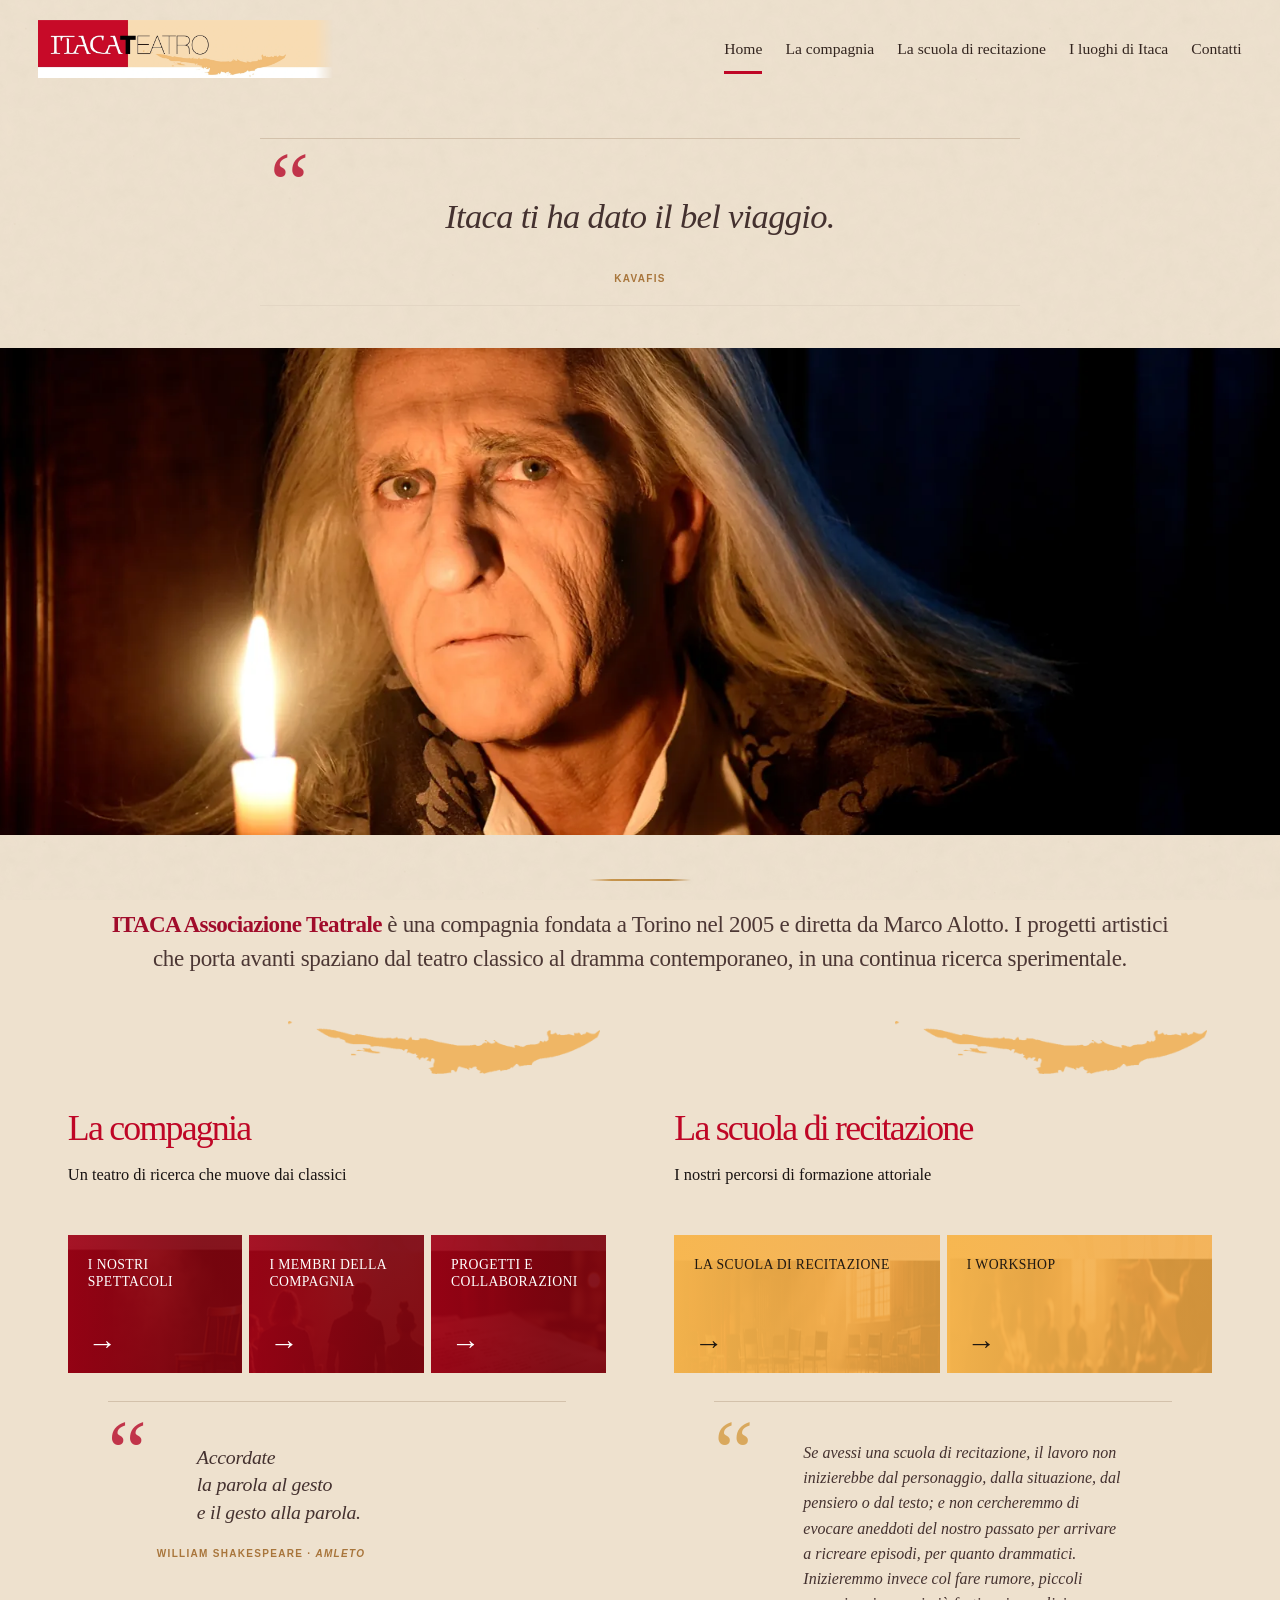
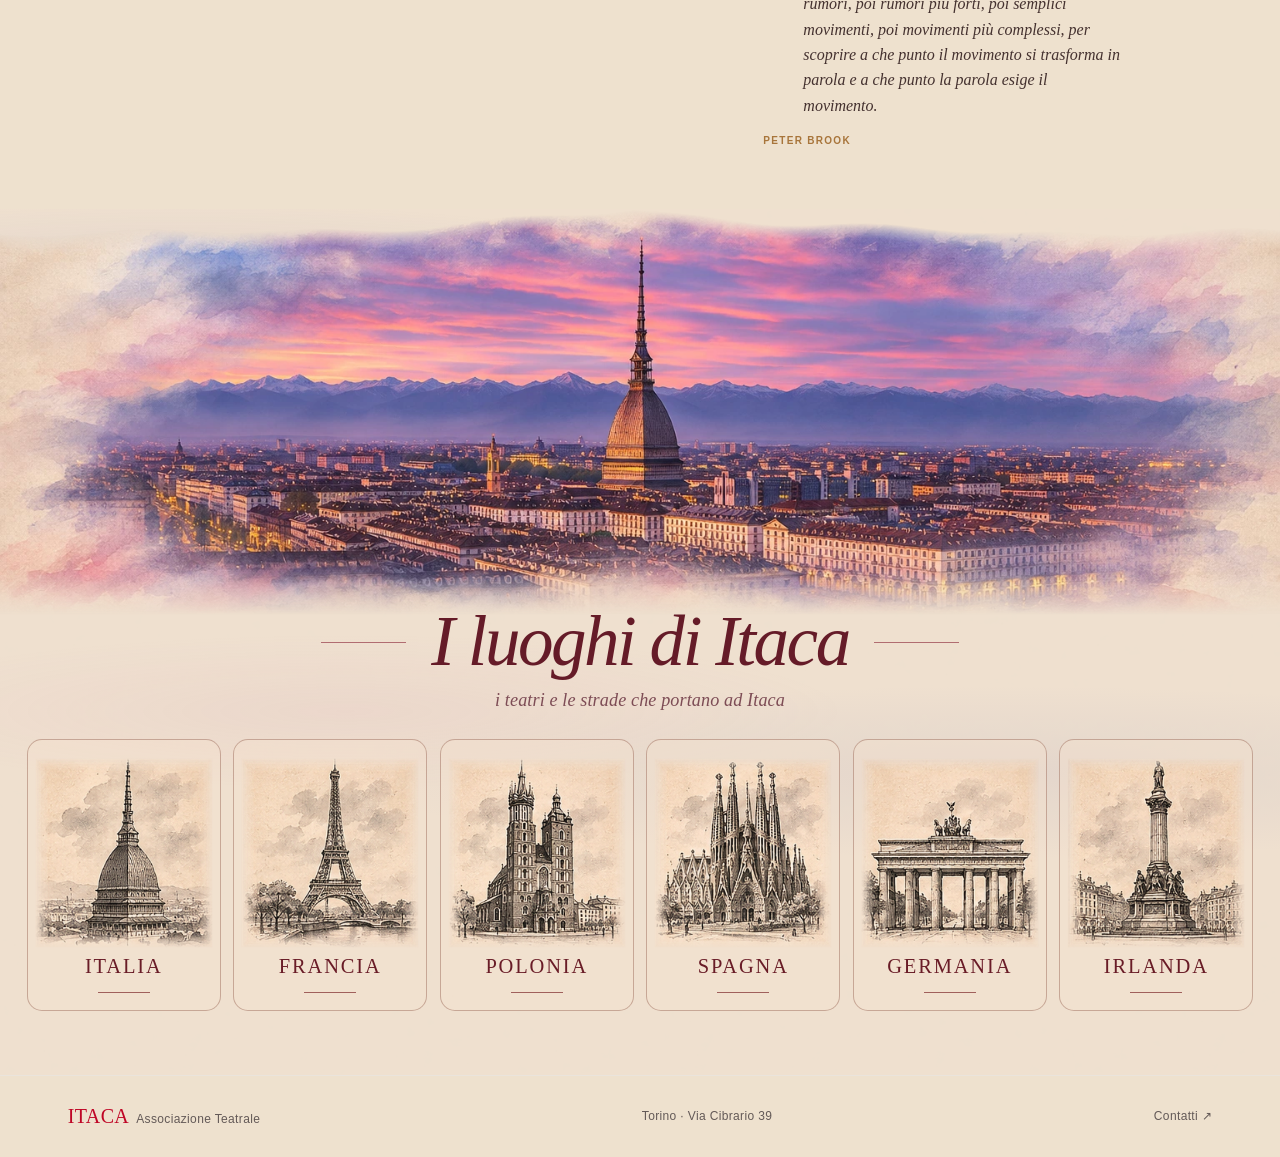
==== commit 8875f087: "Scambia citazione di Kavafis e presentazione della compagnia senza cambiare grafica" ====
--- a/index.html
+++ b/index.html
@@ -14,7 +14,7 @@
   <meta property="og:url" content="https://itacateatro.github.io/" />
   <meta property="og:type" content="website" />
   <script type="application/ld+json">{"@context":"https://schema.org","@type":"PerformingGroup","@id":"https://itacateatro.github.io/#compagnia","name":"ITACA Associazione Teatrale","url":"https://itacateatro.github.io/","logo":"https://itacateatro.github.io/assets/logo-itaca-ufficiale.webp","description":"ITACA Associazione Teatrale, fondata a Torino e diretta da Marco Alotto: spettacoli, ricerca teatrale, formazione attoriale e progetti culturali.","address":{"@type":"PostalAddress","streetAddress":"Via Cibrario 39","addressLocality":"Torino","addressCountry":"IT"}}</script>
-  <link rel="stylesheet" href="styles.css?v=introduzione-prima-foto-20261105" />
+  <link rel="stylesheet" href="styles.css?v=kavafis-prima-foto-20261106" />
   <link rel="stylesheet" href="itaca-atelier-v3.css?v=20261105-riferimento2" />
   <link rel="icon" type="image/svg+xml" href="assets/favicon.svg" />
 </head>
@@ -40,12 +40,8 @@
   </nav>
 </header>
 <main id="contenuto">
-<section class="home-introduction" aria-label="Presentazione della compagnia">
-  <div class="home-introduction-inner">
-    <div class="home-introduction-goldline" aria-hidden="true"></div>
-    <div class="home-introduction-copy"><h1>ITACA Associazione Teatrale</h1> <p>è una compagnia fondata a Torino nel 2005 e diretta da Marco Alotto. I progetti artistici che porta avanti spaziano dal teatro classico al dramma contemporaneo, in una continua ricerca sperimentale.</p></div>
-  </div>
-</section>
+<figure class="landing-quote landing-quote-kavafis"><blockquote><span class="kavafis-line">Itaca ti ha dato</span> <span class="kavafis-line">il bel viaggio.</span></blockquote><figcaption>Kavafis</figcaption></figure>
+
 <section class="hero-home" aria-label="Fotografie degli spettacoli di ITACA"><div class="hero-media" aria-hidden="true">
   <img class="hero-slide is-active" src="assets/itaca-slider-01.webp" alt="" decoding="async" loading="eager" fetchpriority="high" style="--focus-desktop:52% 40%;--focus-landscape:53% 41%;--focus-portrait:53% 42%" />
   <img class="hero-slide" src="assets/itaca-slider-02.webp" alt="" decoding="async" loading="eager" style="--focus-desktop:50% 39%;--focus-landscape:50% 37%;--focus-portrait:57% 35%" />
@@ -57,7 +53,12 @@
 </div></section>
 
 <section class="landing-sections" aria-label="Esplora ITACA"><div class="landing-inner">
-  <figure class="landing-quote landing-quote-kavafis"><blockquote><span class="kavafis-line">Itaca ti ha dato</span> <span class="kavafis-line">il bel viaggio.</span></blockquote><figcaption>Kavafis</figcaption></figure>
+  <section class="home-introduction" aria-label="Presentazione della compagnia">
+  <div class="home-introduction-inner">
+    <div class="home-introduction-goldline" aria-hidden="true"></div>
+    <div class="home-introduction-copy"><h1>ITACA Associazione Teatrale</h1> <p>è una compagnia fondata a Torino nel 2005 e diretta da Marco Alotto. I progetti artistici che porta avanti spaziano dal teatro classico al dramma contemporaneo, in una continua ricerca sperimentale.</p></div>
+  </div>
+</section>
   <section class="landing-column landing-company" aria-labelledby="company-home-heading"><img src="assets/sagoma-itaca.png" class="decor-island" alt="" aria-hidden="true"/><h2 id="company-home-heading">La compagnia</h2><p class="landing-desc">Un teatro di ricerca che muove dai classici</p><div class="tile-grid three"><a class="tile red" href="spettacoli.html"><img src="assets/spettacoli.webp" alt="" loading="lazy" /><span class="tile-label">I nostri spettacoli</span><span class="tile-arrow" aria-hidden="true">→</span></a><a class="tile red" href="membri.html"><img src="assets/membri.webp" alt="" loading="lazy" /><span class="tile-label">I membri della compagnia</span><span class="tile-arrow" aria-hidden="true">→</span></a><a class="tile red" href="progetti.html"><img src="assets/progetti.webp" alt="" loading="lazy" /><span class="tile-label">Progetti e collaborazioni</span><span class="tile-arrow" aria-hidden="true">→</span></a></div><figure class="landing-quote landing-quote-company"><blockquote><span class="hamlet-line">Accordate</span><span class="hamlet-line">la parola al gesto</span><span class="hamlet-line">e il gesto alla parola.</span></blockquote><figcaption>William Shakespeare · <cite>Amleto</cite></figcaption></figure></section>
   <section class="landing-column landing-school" aria-labelledby="school-home-heading"><img src="assets/sagoma-itaca.png" class="decor-island" alt="" aria-hidden="true"/><h2 id="school-home-heading">La scuola di recitazione</h2><p class="landing-desc">I nostri percorsi di formazione attoriale</p><div class="tile-grid two"><a class="tile yellow" href="formazione.html"><img src="assets/scuola.webp" alt="" loading="lazy" /><span class="tile-label">La scuola di recitazione</span><span class="tile-arrow" aria-hidden="true">→</span></a><a class="tile yellow" href="workshop.html"><img src="assets/workshop.webp" alt="" loading="lazy" /><span class="tile-label">I workshop</span><span class="tile-arrow" aria-hidden="true">→</span></a></div><figure class="landing-quote landing-quote-school"><blockquote>Se avessi una scuola di recitazione, il lavoro non inizierebbe dal personaggio, dalla situazione, dal pensiero o dal testo; e non cercheremmo di evocare aneddoti del nostro passato per arrivare a ricreare episodi, per quanto drammatici. Inizieremmo invece col fare rumore, piccoli rumori, poi rumori più forti, poi semplici movimenti, poi movimenti più complessi, per scoprire a che punto il movimento si trasforma in parola e a che punto la parola esige il movimento.</blockquote><figcaption>Peter Brook</figcaption></figure></section>
 
--- a/styles.css
+++ b/styles.css
@@ -1752,7 +1752,7 @@
 }
 
 
-/* Home — slideshow fotografico completamente libero; descrizione editoriale sotto. */
+/* Home — descrizione editoriale prima dello slideshow, fotografie completamente libere. */
 body[data-page="index"] .hero-home{
   position:relative;
   min-height:0;
@@ -1774,7 +1774,7 @@
   filter:none;-webkit-mask-image:none;mask-image:none;
 }
 body[data-page="index"] .home-introduction{
-  padding:clamp(34px,4.2vw,64px) 24px clamp(10px,2.2vw,27px);
+  padding:clamp(27px,3.1vw,45px) 24px clamp(29px,3.3vw,48px);
   background:transparent;
   color:#46332f;
 }
@@ -1789,7 +1789,7 @@
   background:linear-gradient(to right,transparent,#c7954d 22%,#b7833b 78%,transparent);
 }
 body[data-page="index"] .home-introduction-copy{
-  font:400 clamp(21px,2.12vw,29px)/1.48 var(--serif);
+  font:400 clamp(18px,1.8vw,24px)/1.48 var(--serif);
   letter-spacing:-.013em;
   text-wrap:pretty;
 }
@@ -1814,18 +1814,39 @@
 @media (orientation:landscape) and (max-width:1200px) and (max-height:600px){
   body[data-page="index"] .hero-home{height:clamp(270px,42vw,435px);min-height:0}
   body[data-page="index"] .hero-home .hero-slide{object-position:var(--focus-landscape,center)}
-  body[data-page="index"] .home-introduction{padding:31px 6% 10px}
-  body[data-page="index"] .home-introduction-copy{font-size:clamp(19px,2.8vw,25px)}
+  body[data-page="index"] .home-introduction{padding:29px 6% 27px}
+  body[data-page="index"] .home-introduction-copy{font-size:clamp(17px,2.25vw,21px)}
 }
 @media(max-width:600px) and (orientation:portrait){
   body[data-page="index"] .hero-home{height:clamp(360px,116vw,565px);min-height:0}
   body[data-page="index"] .hero-home .hero-slide{object-position:var(--focus-portrait,center)}
-  body[data-page="index"] .home-introduction{padding:30px 6% 8px}
+  body[data-page="index"] .home-introduction{padding:26px 6% 27px}
   body[data-page="index"] .home-introduction-goldline{margin-bottom:18px}
   body[data-page="index"] .home-introduction-copy{
-    font-size:clamp(19px,5.25vw,23px);
+    font-size:clamp(17px,4.65vw,20px);
     line-height:1.48;
     letter-spacing:-.012em;
   }
   body[data-page="index"] .landing-inner{padding-top:30px}
 }
+
+
+/* Home: scambio della posizione delle due sezioni, senza cambiarne font o contenuto. */
+body[data-page="index"] main > .landing-quote-kavafis{
+  width:min(calc(100% - 12%),760px);
+  max-width:760px;
+  margin:clamp(27px,3.1vw,45px) auto clamp(29px,3.3vw,48px);
+  justify-self:initial;
+}
+body[data-page="index"] .landing-inner > .home-introduction{
+  grid-column:1/-1;
+  width:100%;
+  min-width:0;
+  padding:0;
+}
+@media(orientation:landscape) and (max-width:1200px) and (max-height:600px){
+  body[data-page="index"] main > .landing-quote-kavafis{margin:29px auto 27px}
+}
+@media(max-width:600px) and (orientation:portrait){
+  body[data-page="index"] main > .landing-quote-kavafis{margin:26px auto 27px}
+}
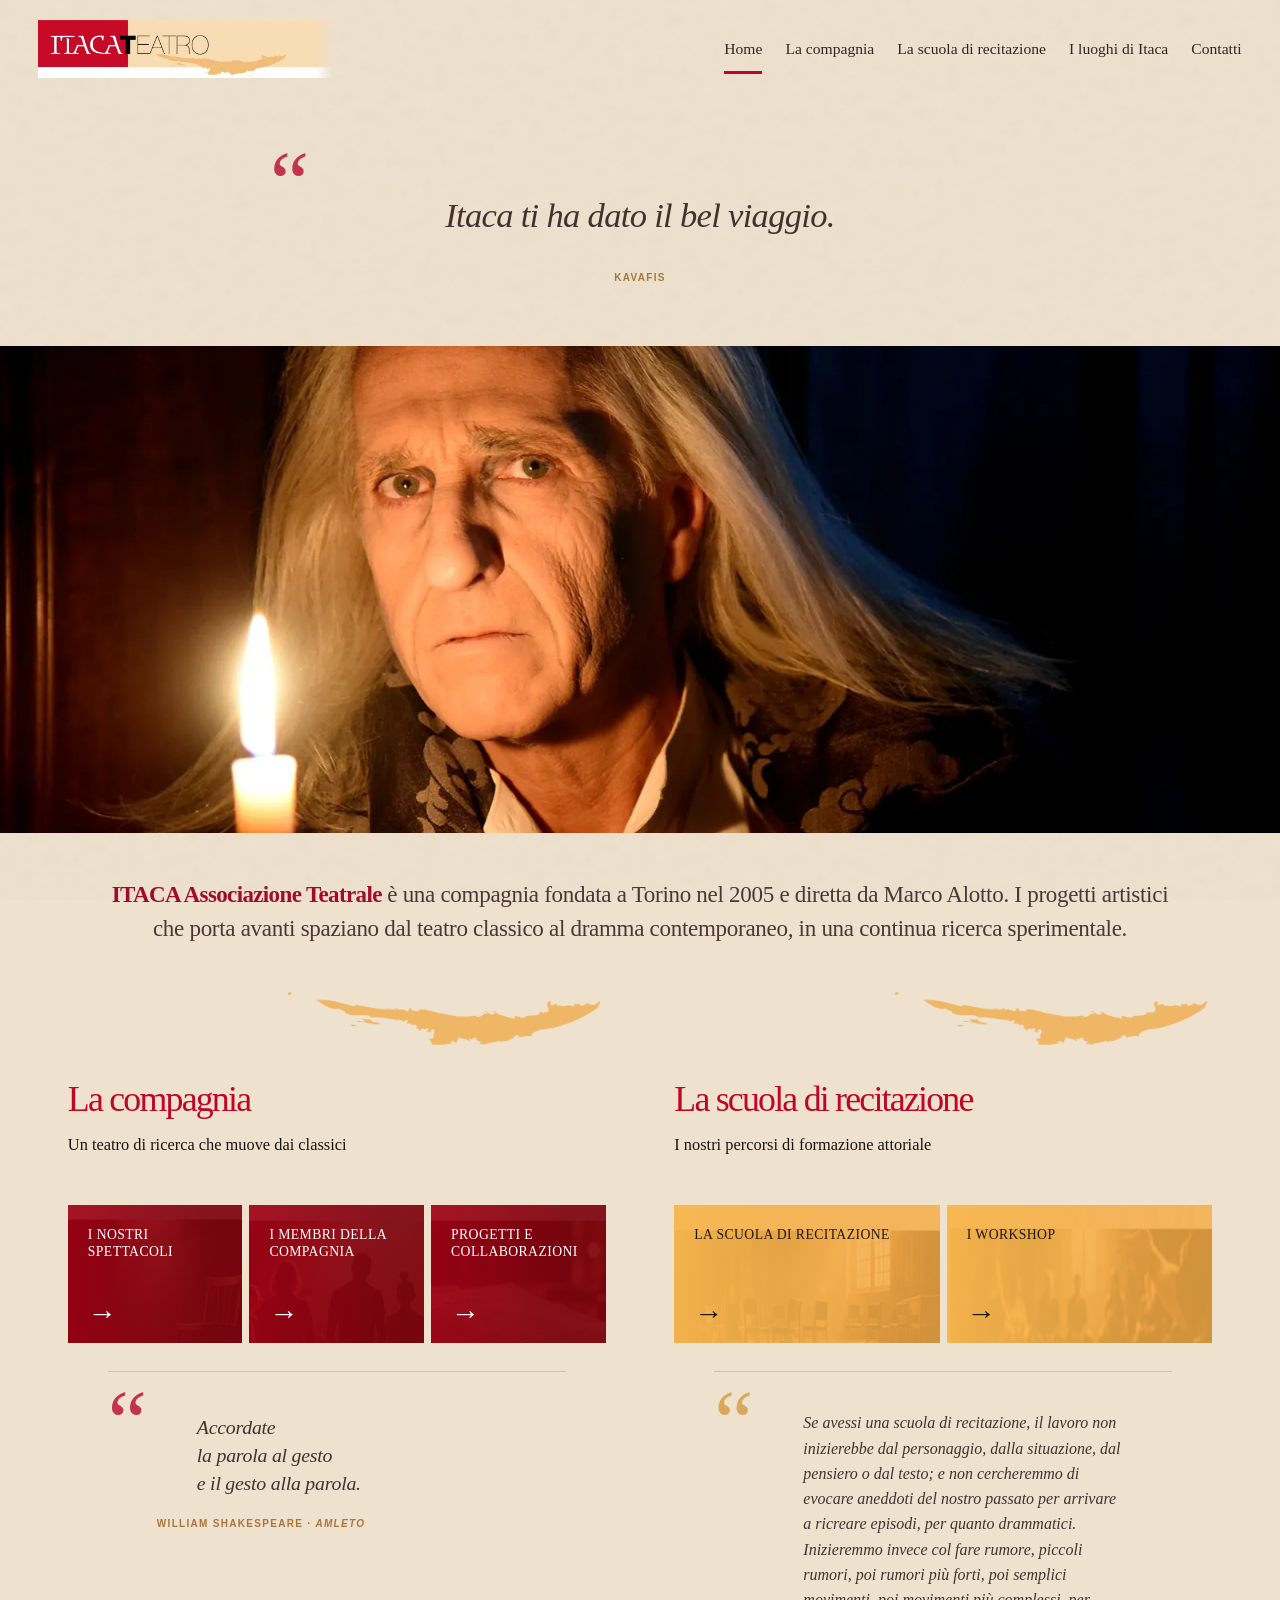
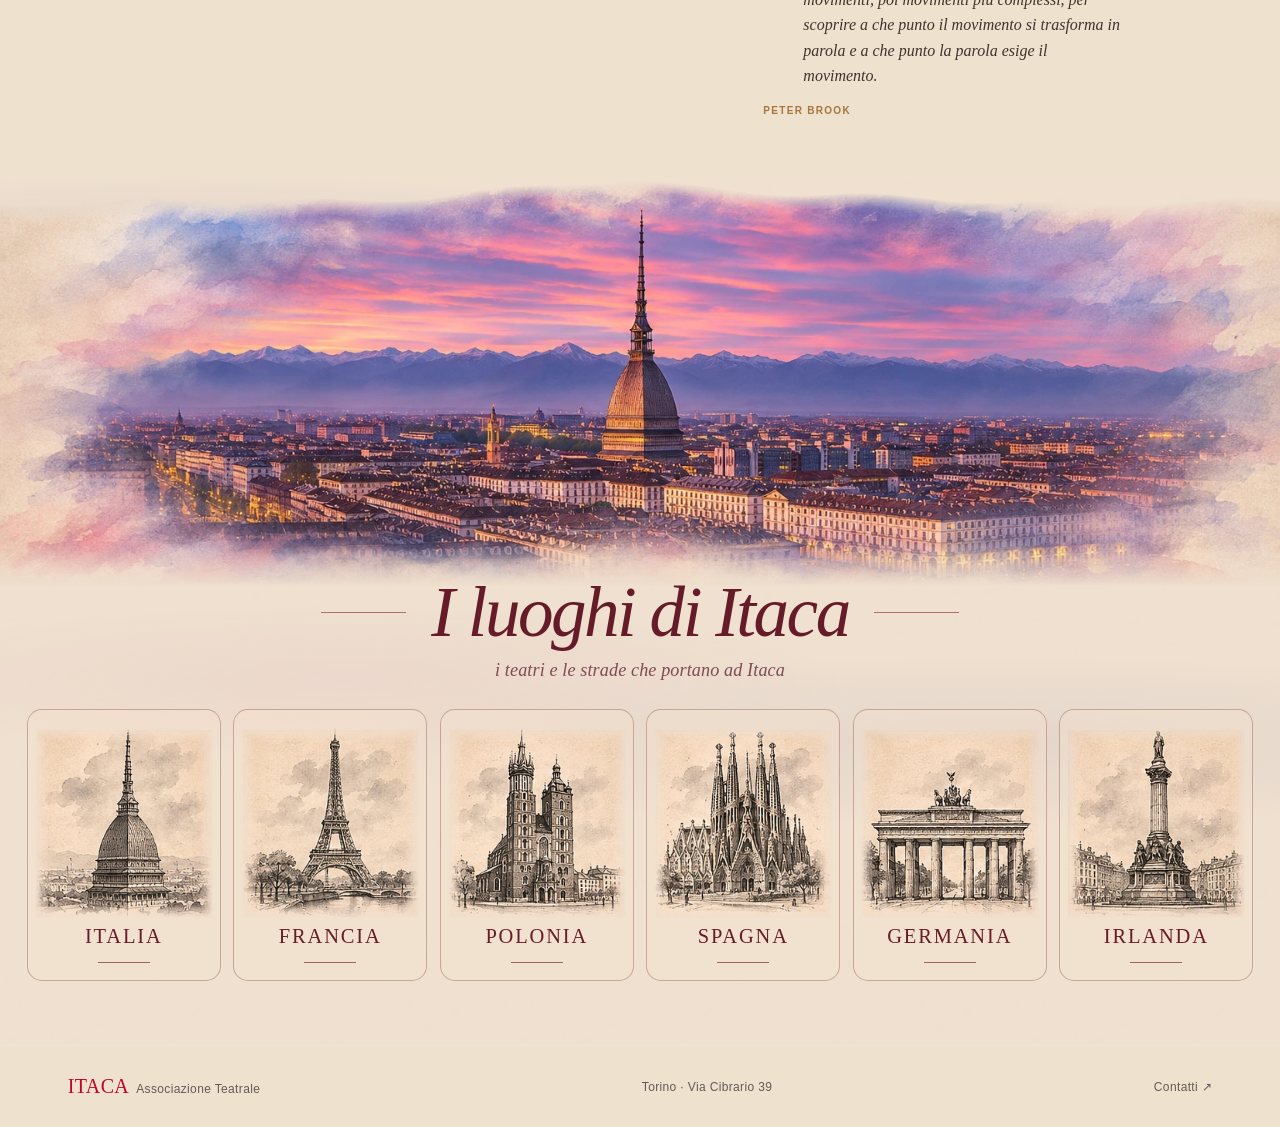
==== commit 0b13e687: "Rimuovi cornici Kavafis e filetto dorato prima della presentazione ITACA" ====
--- a/index.html
+++ b/index.html
@@ -14,7 +14,7 @@
   <meta property="og:url" content="https://itacateatro.github.io/" />
   <meta property="og:type" content="website" />
   <script type="application/ld+json">{"@context":"https://schema.org","@type":"PerformingGroup","@id":"https://itacateatro.github.io/#compagnia","name":"ITACA Associazione Teatrale","url":"https://itacateatro.github.io/","logo":"https://itacateatro.github.io/assets/logo-itaca-ufficiale.webp","description":"ITACA Associazione Teatrale, fondata a Torino e diretta da Marco Alotto: spettacoli, ricerca teatrale, formazione attoriale e progetti culturali.","address":{"@type":"PostalAddress","streetAddress":"Via Cibrario 39","addressLocality":"Torino","addressCountry":"IT"}}</script>
-  <link rel="stylesheet" href="styles.css?v=kavafis-prima-foto-20261106" />
+  <link rel="stylesheet" href="styles.css?v=kavafis-senza-righe-20261106" />
   <link rel="stylesheet" href="itaca-atelier-v3.css?v=20261105-riferimento2" />
   <link rel="icon" type="image/svg+xml" href="assets/favicon.svg" />
 </head>
@@ -55,7 +55,6 @@
 <section class="landing-sections" aria-label="Esplora ITACA"><div class="landing-inner">
   <section class="home-introduction" aria-label="Presentazione della compagnia">
   <div class="home-introduction-inner">
-    <div class="home-introduction-goldline" aria-hidden="true"></div>
     <div class="home-introduction-copy"><h1>ITACA Associazione Teatrale</h1> <p>è una compagnia fondata a Torino nel 2005 e diretta da Marco Alotto. I progetti artistici che porta avanti spaziano dal teatro classico al dramma contemporaneo, in una continua ricerca sperimentale.</p></div>
   </div>
 </section>
--- a/styles.css
+++ b/styles.css
@@ -99,7 +99,7 @@
 
 
 /* Kavafis epigraph: first element of Home, before the two balanced columns. */
-.landing-quote-kavafis{grid-column:1/-1;justify-self:center;width:min(100%,760px);max-width:none;margin:0;padding:22px 34px 19px;text-align:center;border-top:1px solid #d3c1ab;border-bottom:1px solid #e3d6c4}
+.landing-quote-kavafis{grid-column:1/-1;justify-self:center;width:min(100%,760px);max-width:none;margin:0;padding:22px 34px 19px;text-align:center;border-top:none;border-bottom:none}
 .landing-quote-kavafis::before{top:5px;left:10px}
 .landing-quote-kavafis blockquote{font-size:clamp(25px,2.7vw,40px);line-height:1.22;letter-spacing:-.02em}
 .landing-quote-kavafis figcaption{margin-top:14px}
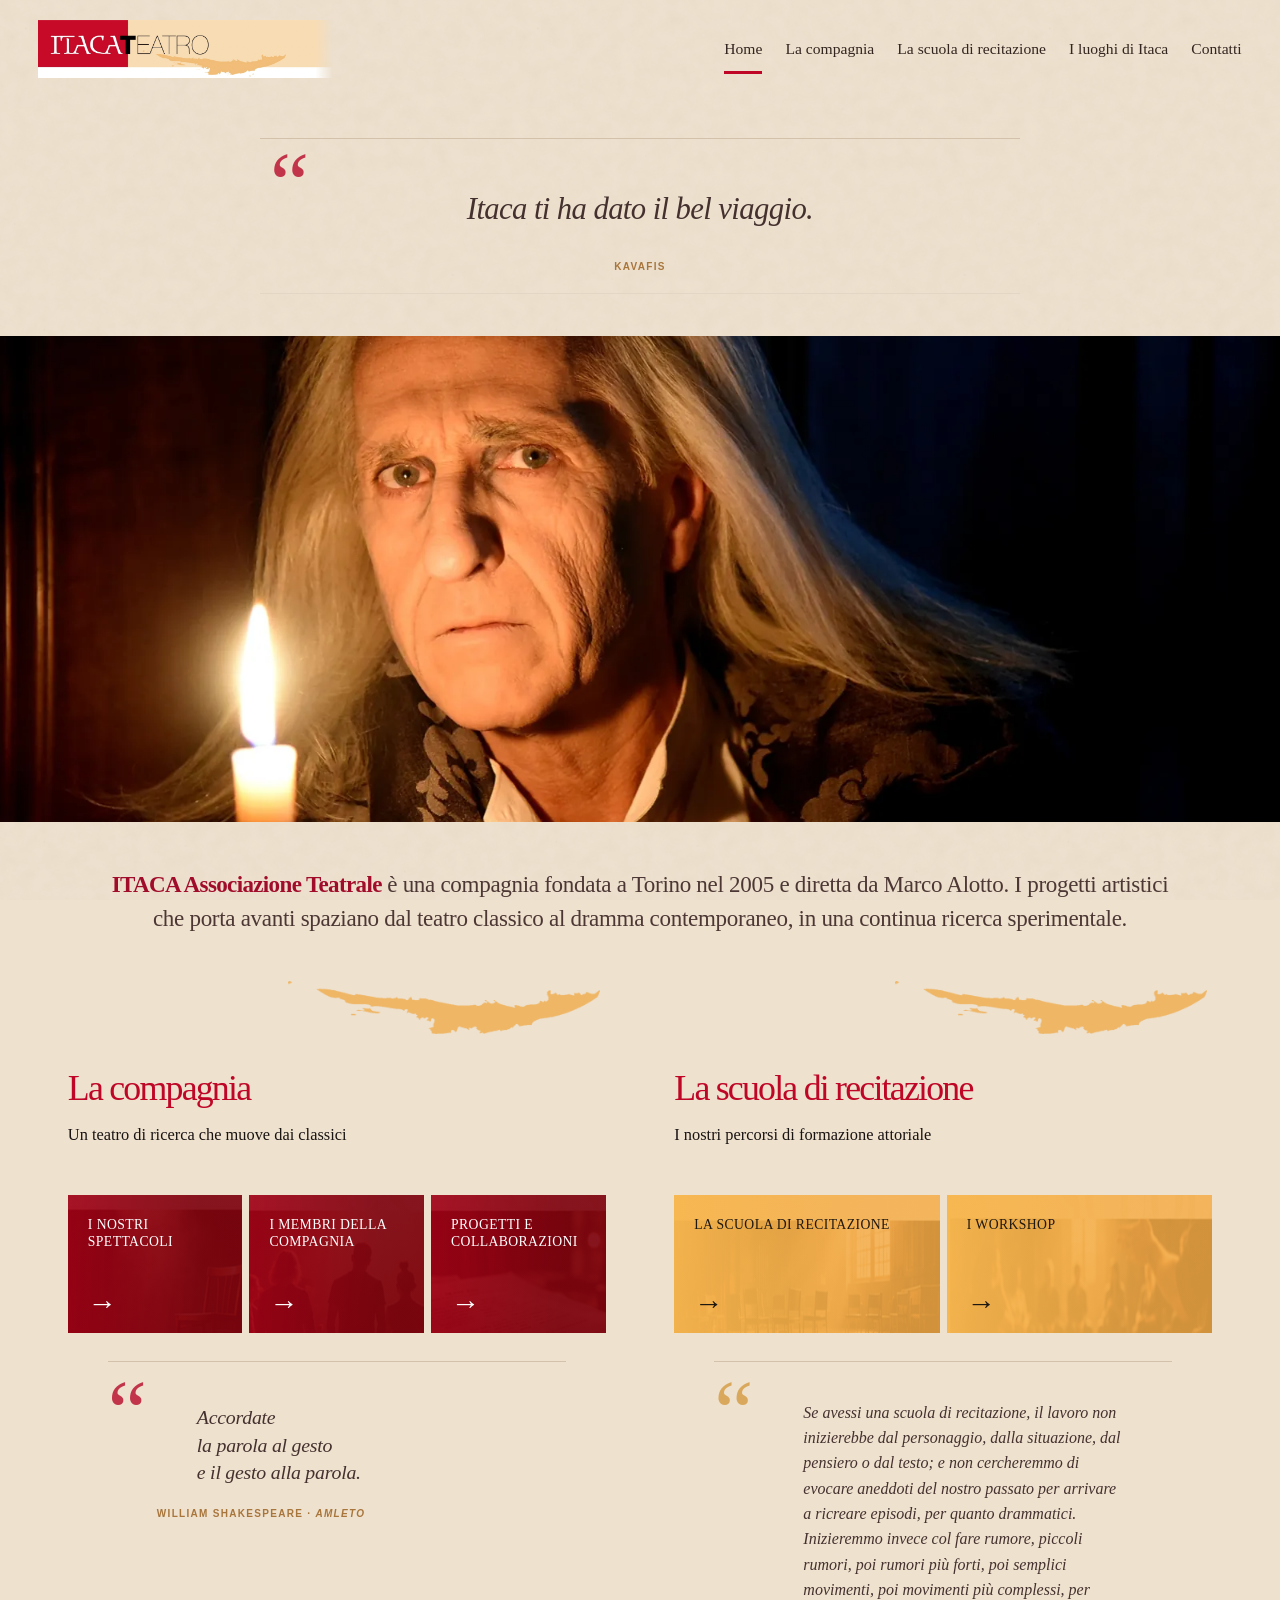
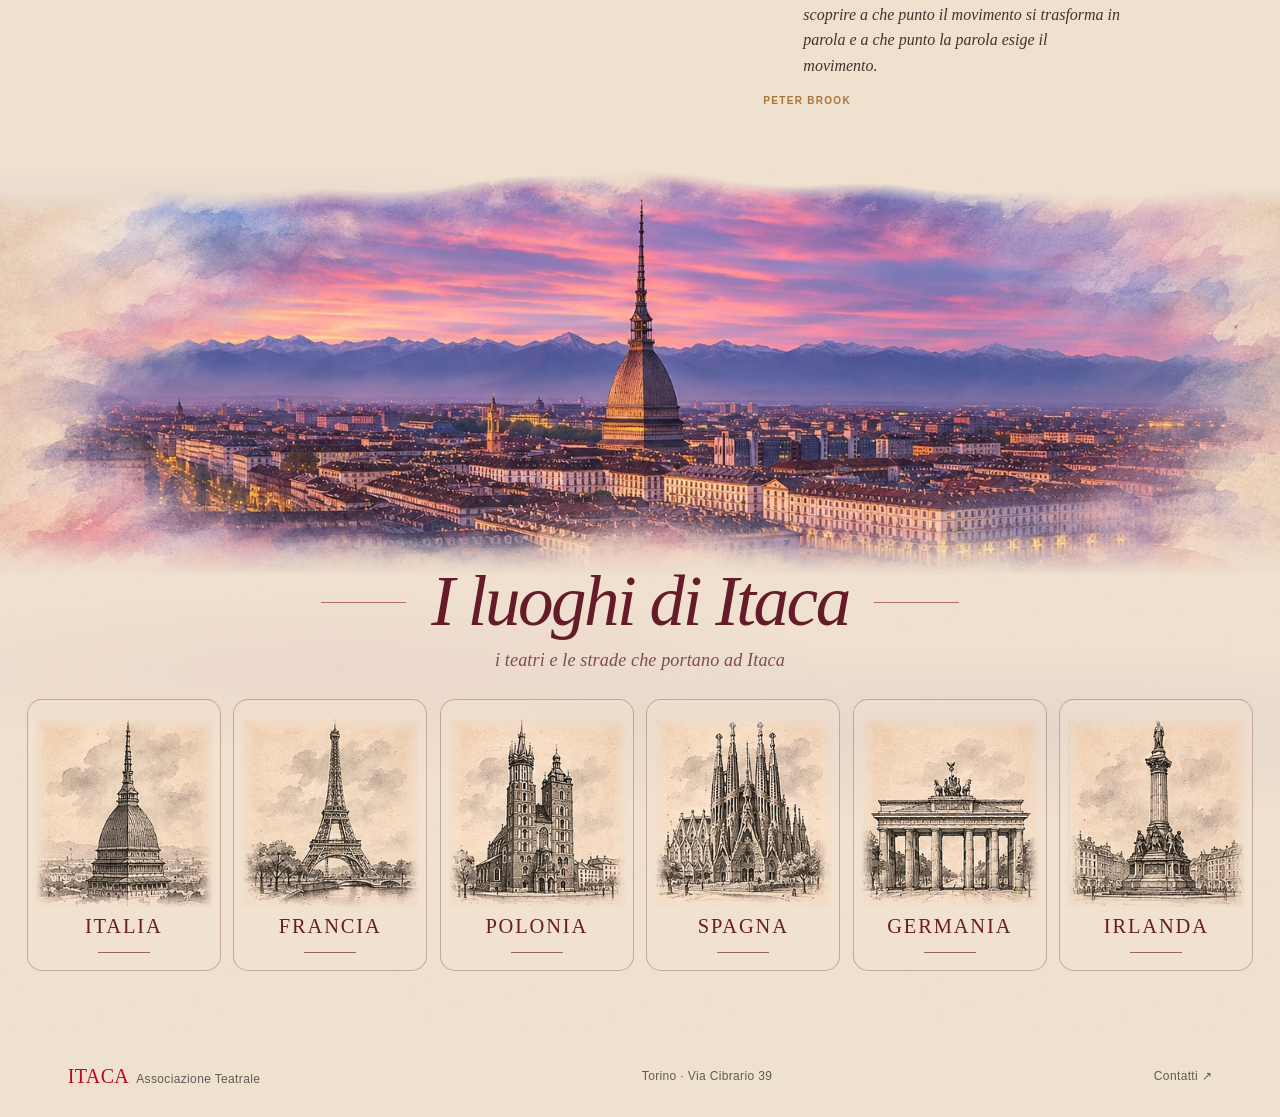
==== commit 422f3e63: "Ripristina le due linee a Kavafis e riduci lievemente il testo" ====
--- a/index.html
+++ b/index.html
@@ -16,6 +16,21 @@
   <script type="application/ld+json">{"@context":"https://schema.org","@type":"PerformingGroup","@id":"https://itacateatro.github.io/#compagnia","name":"ITACA Associazione Teatrale","url":"https://itacateatro.github.io/","logo":"https://itacateatro.github.io/assets/logo-itaca-ufficiale.webp","description":"ITACA Associazione Teatrale, fondata a Torino e diretta da Marco Alotto: spettacoli, ricerca teatrale, formazione attoriale e progetti culturali.","address":{"@type":"PostalAddress","streetAddress":"Via Cibrario 39","addressLocality":"Torino","addressCountry":"IT"}}</script>
   <link rel="stylesheet" href="styles.css?v=kavafis-senza-righe-20261106" />
   <link rel="stylesheet" href="itaca-atelier-v3.css?v=20261105-riferimento2" />
+  <style>
+    /* Kavafis: ripristino righe e carattere più piccolo — 2026-11-06 */
+    body[data-page="index"] main > .landing-quote-kavafis {
+      border-top: 1px solid #d3c1ab;
+      border-bottom: 1px solid #e3d6c4;
+    }
+    body[data-page="index"] main > .landing-quote-kavafis blockquote {
+      font-size: clamp(23px, 2.4vw, 35px);
+    }
+    @media (max-width:600px) {
+      body[data-page="index"] main > .landing-quote-kavafis blockquote {
+        font-size: clamp(22px, 5.4vw, 30px);
+      }
+    }
+  </style>
   <link rel="icon" type="image/svg+xml" href="assets/favicon.svg" />
 </head>
 <body data-page="index">
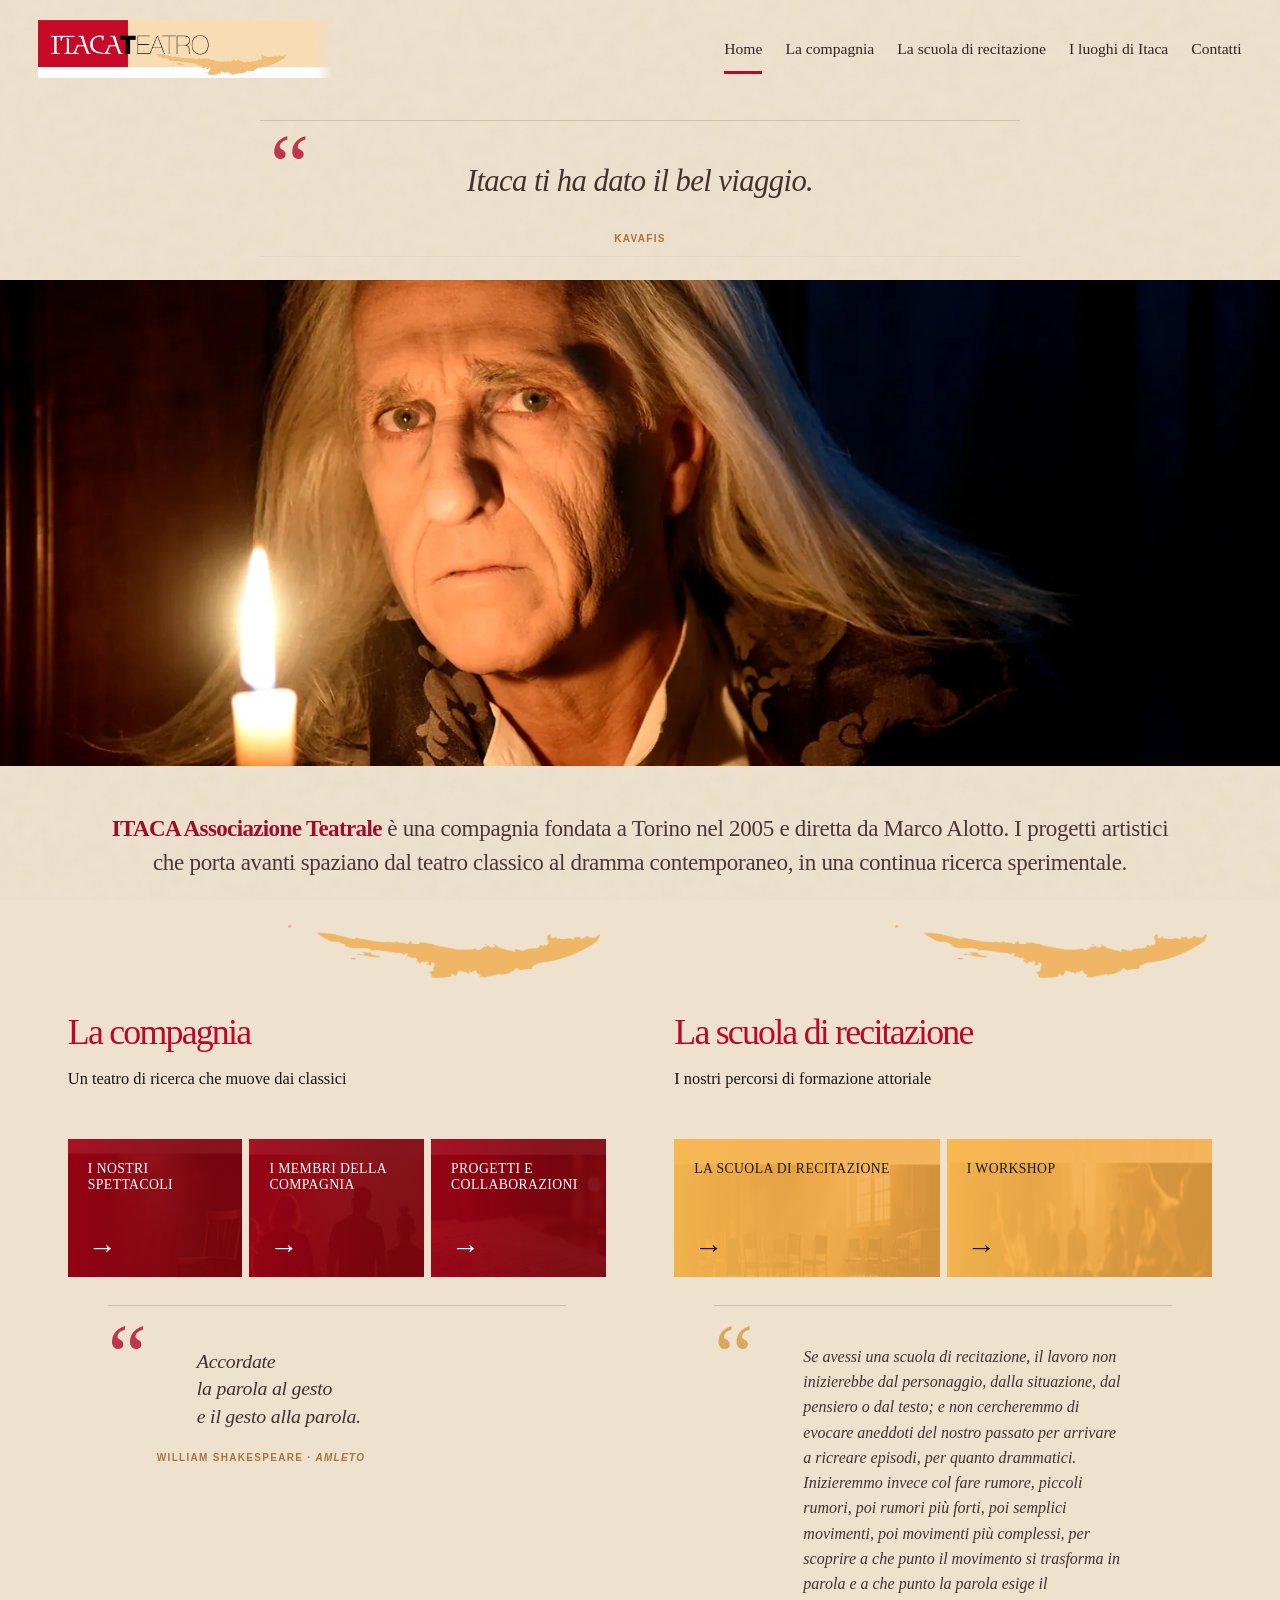
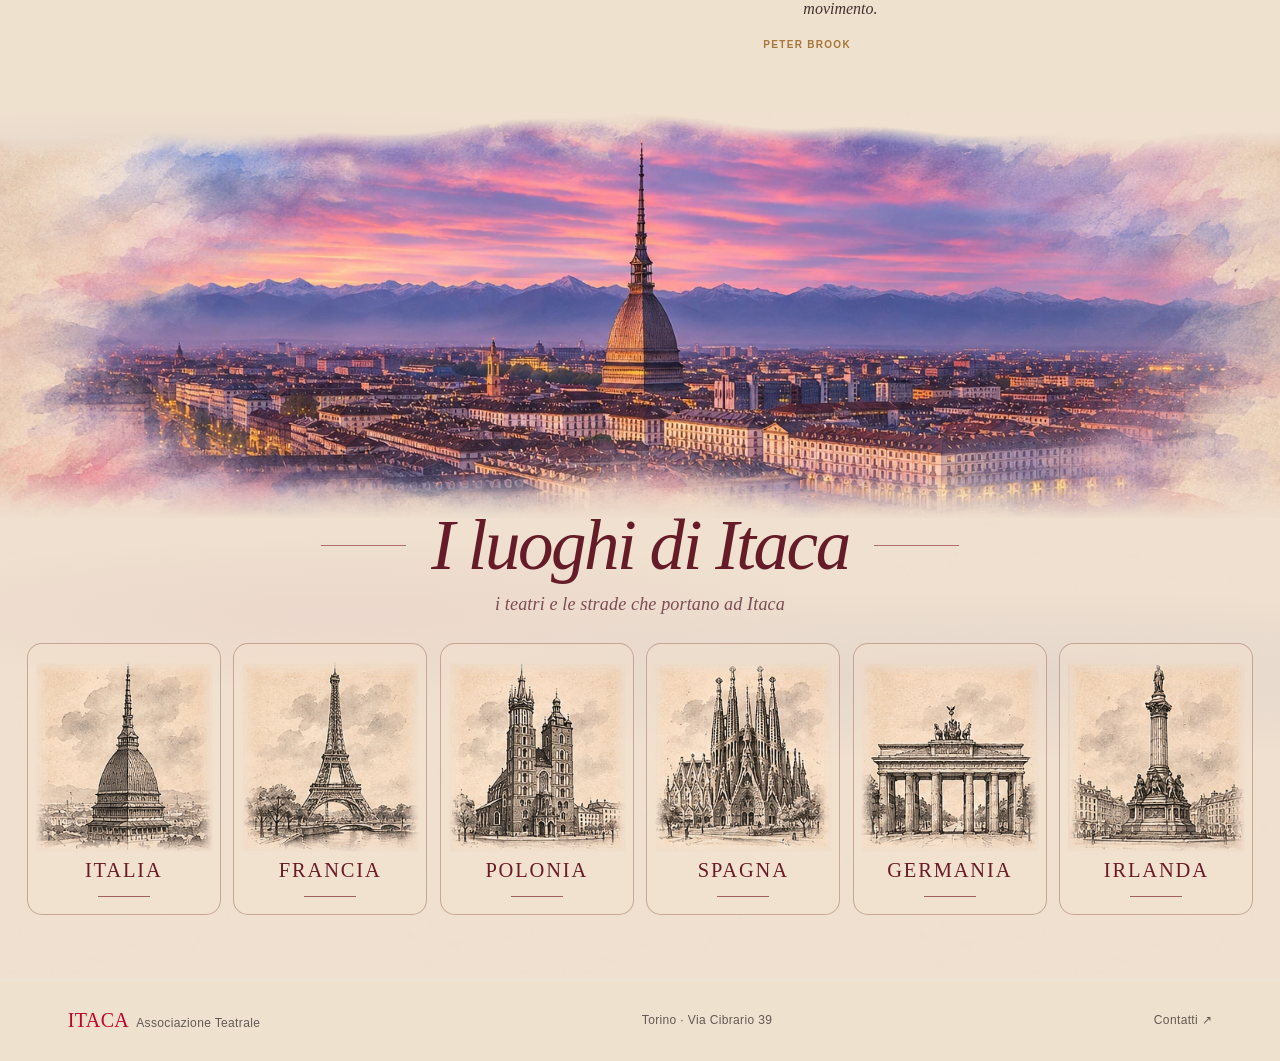
==== commit 41f7e584: "Riduci soltanto gli spazi sopra e sotto Kavafis in Home, mantenendo font e cornici" ====
--- a/index.html
+++ b/index.html
@@ -21,11 +21,17 @@
     body[data-page="index"] main > .landing-quote-kavafis {
       border-top: 1px solid #d3c1ab;
       border-bottom: 1px solid #e3d6c4;
+      margin: clamp(14px, 1.7vw, 23px) auto clamp(14px, 1.8vw, 23px);
+      padding: 12px 34px 10px;
     }
     body[data-page="index"] main > .landing-quote-kavafis blockquote {
       font-size: clamp(23px, 2.4vw, 35px);
     }
     @media (max-width:600px) {
+      body[data-page="index"] main > .landing-quote-kavafis {
+        margin: 13px auto 14px;
+        padding: 12px 27px 10px;
+      }
       body[data-page="index"] main > .landing-quote-kavafis blockquote {
         font-size: clamp(22px, 5.4vw, 30px);
       }
